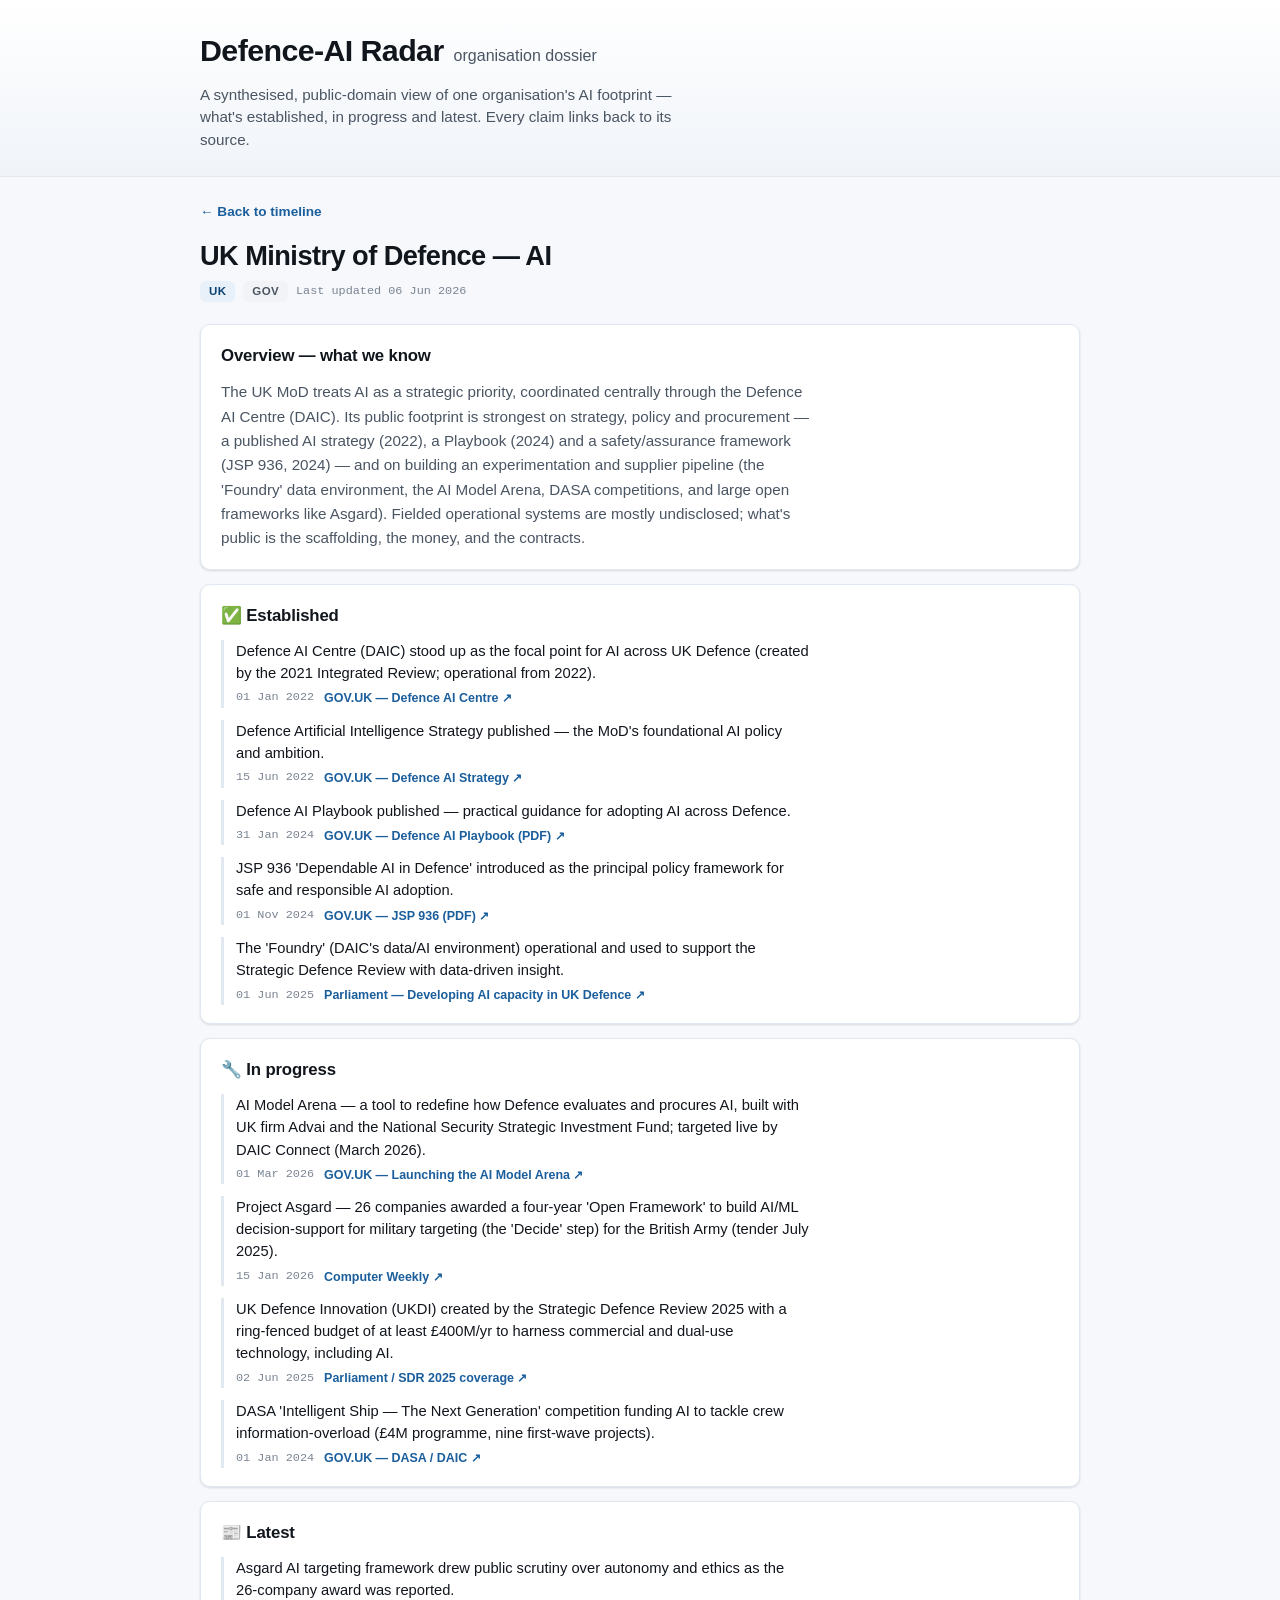
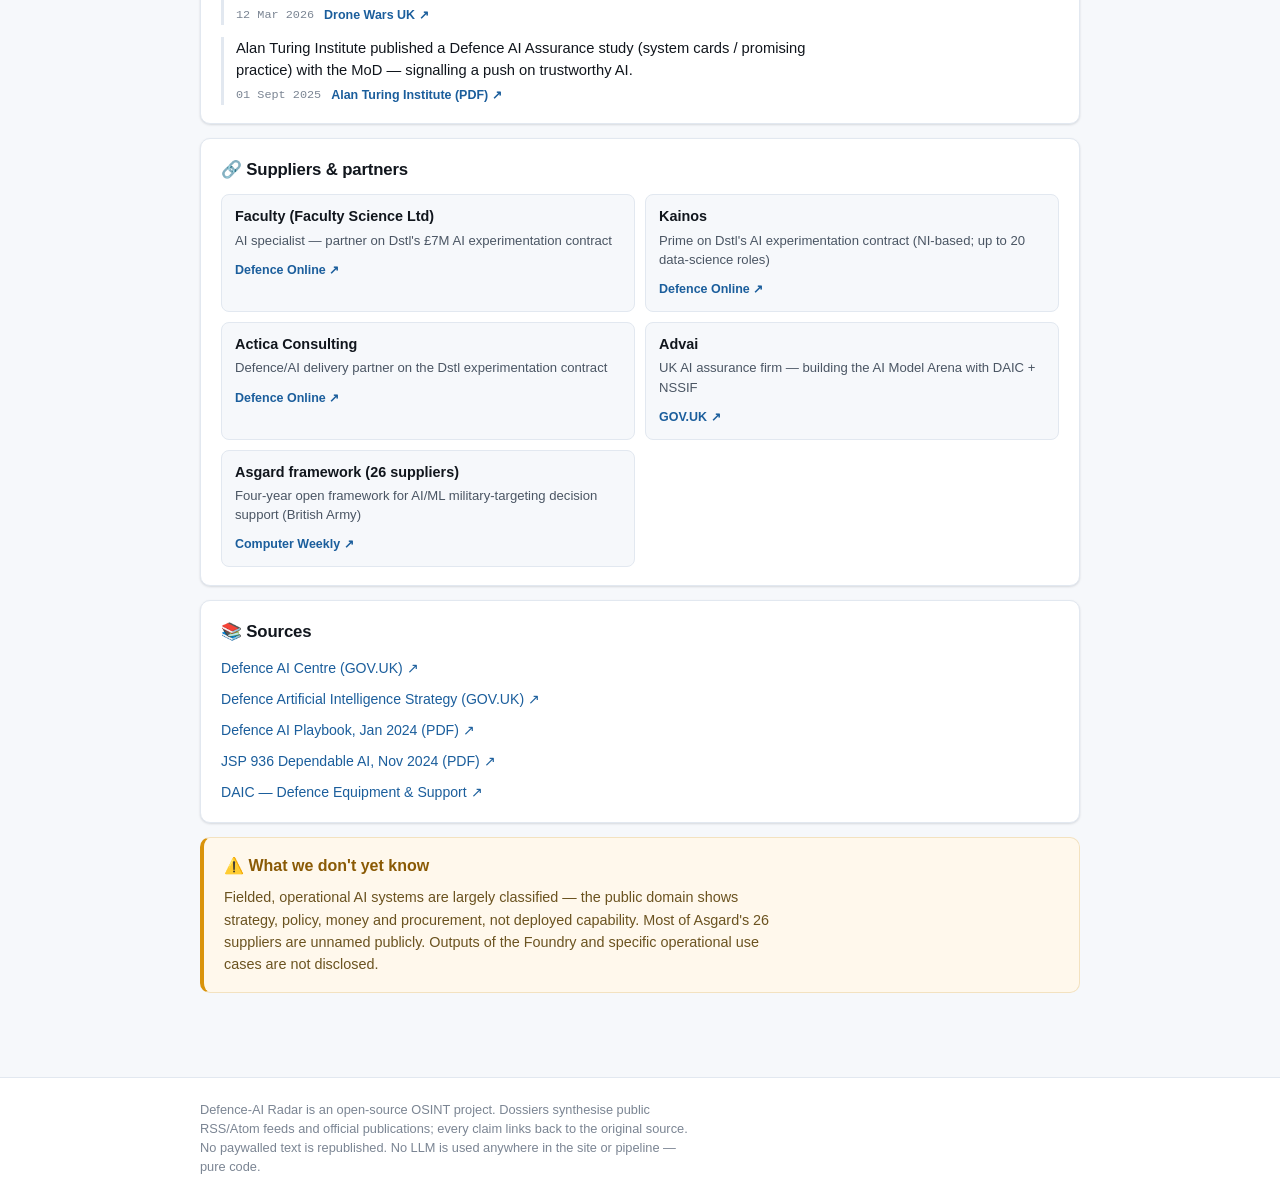
==== org.html @ b2585fba "feat: org dossier pages — synthesised per-org view (MoD first); link timeline org tags to dossiers" ====
<!doctype html>
<html lang="en">
  <head>
    <meta charset="utf-8" />
    <meta name="viewport" content="width=device-width, initial-scale=1" />
    <title>Org Dossier — Defence-AI Radar</title>
    <meta
      name="description"
      content="A synthesised per-organisation dossier — what's established, in progress and latest in defence AI, with public-domain sources."
    />
    <link rel="stylesheet" href="assets/styles.css" />
  </head>
  <body>
    <header class="site-header">
      <div class="wrap">
        <h1>
          Defence-AI Radar
          <span class="subtitle">organisation dossier</span>
        </h1>
        <p class="tagline">
          A synthesised, public-domain view of one organisation's AI footprint —
          what's established, in progress and latest. Every claim links back to
          its source.
        </p>
      </div>
    </header>

    <main class="wrap">
      <!-- The dossier is rendered here by assets/dossier.js -->
      <section id="dossier" class="dossier" aria-label="Organisation dossier"></section>
    </main>

    <footer class="site-footer">
      <div class="wrap">
        <p>
          Defence-AI Radar is an open-source OSINT project. Dossiers synthesise
          public RSS/Atom feeds and official publications; every claim links back
          to the original source. No paywalled text is republished. No LLM is
          used anywhere in the site or pipeline — pure code.
        </p>
      </div>
    </footer>

    <script src="assets/dossier.js" defer></script>
  </body>
</html>
---- assets/styles.css ----
/* Defence-AI Radar — crisp, light intel-dashboard styling.
   Vanilla CSS, no external deps. Mobile-first. */

:root {
  --bg: #f6f8fb;
  --surface: #ffffff;
  --ink: #11161d;
  --ink-soft: #4a5563;
  --ink-faint: #7b8593;
  --line: #e2e8f0;
  --accent: #1b5e9c; /* steel blue */
  --accent-soft: #e8f0f9;
  --accent-ink: #0d4373;
  --ok: #1f7a4d;
  --shadow: 0 1px 2px rgba(16, 24, 40, 0.06), 0 1px 3px rgba(16, 24, 40, 0.08);
  --radius: 10px;
  --mono: "SFMono-Regular", ui-monospace, "Menlo", monospace;
  --sans: -apple-system, BlinkMacSystemFont, "Segoe UI", Roboto, Helvetica,
    Arial, sans-serif;
}

* {
  box-sizing: border-box;
}

html {
  -webkit-text-size-adjust: 100%;
}

body {
  margin: 0;
  font-family: var(--sans);
  color: var(--ink);
  background: var(--bg);
  line-height: 1.5;
  font-size: 16px;
}

.wrap {
  width: 100%;
  max-width: 920px;
  margin: 0 auto;
  padding: 0 20px;
}

/* ---- Header ---- */
.site-header {
  background: linear-gradient(180deg, #ffffff 0%, #f0f4f9 100%);
  border-bottom: 1px solid var(--line);
  padding: 28px 0 24px;
}

.site-header h1 {
  margin: 0;
  font-size: 1.9rem;
  letter-spacing: -0.02em;
  display: flex;
  flex-wrap: wrap;
  align-items: baseline;
  gap: 10px;
}

.site-header .subtitle {
  font-size: 1rem;
  font-weight: 500;
  color: var(--ink-soft);
  letter-spacing: 0;
}

.tagline {
  margin: 10px 0 0;
  max-width: 60ch;
  color: var(--ink-soft);
  font-size: 0.95rem;
}

/* ---- Controls ---- */
.controls {
  display: grid;
  grid-template-columns: 1fr;
  gap: 12px;
  margin: 22px 0 14px;
}

@media (min-width: 680px) {
  .controls {
    grid-template-columns: 2fr 1fr 1.4fr 1.2fr;
    align-items: end;
  }
}

.control {
  display: flex;
  flex-direction: column;
  gap: 5px;
}

.control label {
  font-size: 0.72rem;
  text-transform: uppercase;
  letter-spacing: 0.06em;
  font-weight: 600;
  color: var(--ink-faint);
}

.control input,
.control select {
  font: inherit;
  font-size: 0.92rem;
  padding: 9px 11px;
  border: 1px solid var(--line);
  border-radius: 8px;
  background: var(--surface);
  color: var(--ink);
  width: 100%;
}

.control input:focus,
.control select:focus {
  outline: 2px solid var(--accent);
  outline-offset: 1px;
  border-color: var(--accent);
}

/* ---- Theme chips ---- */
.theme-filter {
  display: flex;
  align-items: center;
  flex-wrap: wrap;
  gap: 8px;
  margin: 4px 0 8px;
}

.theme-label {
  font-size: 0.72rem;
  text-transform: uppercase;
  letter-spacing: 0.06em;
  font-weight: 600;
  color: var(--ink-faint);
}

.chips {
  display: flex;
  flex-wrap: wrap;
  gap: 7px;
}

.chip {
  font: inherit;
  font-size: 0.78rem;
  padding: 4px 11px;
  border-radius: 999px;
  border: 1px solid var(--line);
  background: var(--surface);
  color: var(--ink-soft);
  cursor: pointer;
  transition: background 0.12s, color 0.12s, border-color 0.12s;
  user-select: none;
}

.chip:hover {
  border-color: var(--accent);
  color: var(--accent-ink);
}

.chip[aria-pressed="true"] {
  background: var(--accent);
  border-color: var(--accent);
  color: #fff;
}

/* ---- Counter ---- */
.counter {
  font-size: 0.85rem;
  color: var(--ink-faint);
  margin: 6px 0 16px;
  font-variant-numeric: tabular-nums;
}

/* ---- Timeline ---- */
.timeline {
  display: flex;
  flex-direction: column;
  gap: 12px;
  padding-bottom: 40px;
}

.event {
  background: var(--surface);
  border: 1px solid var(--line);
  border-left: 3px solid var(--accent);
  border-radius: var(--radius);
  padding: 14px 16px;
  box-shadow: var(--shadow);
}

.event-top {
  display: flex;
  flex-wrap: wrap;
  align-items: center;
  gap: 8px;
  margin-bottom: 6px;
}

.event-date {
  font-family: var(--mono);
  font-size: 0.78rem;
  color: var(--ink-faint);
  font-variant-numeric: tabular-nums;
}

.org-tag {
  font-size: 0.74rem;
  font-weight: 600;
  padding: 2px 9px;
  border-radius: 6px;
  background: var(--accent-soft);
  color: var(--accent-ink);
  white-space: nowrap;
}

.org-tag.unmapped {
  background: #f1f3f6;
  color: var(--ink-soft);
}

/* Org tag rendered as a link (timeline → dossier). Keep it visually
   identical to the plain tag; just add affordance on hover. */
a.org-tag {
  text-decoration: none;
  transition: background 0.12s, color 0.12s;
}

a.org-tag:hover,
a.org-tag:focus {
  background: var(--accent);
  color: #fff;
  outline: none;
}

.region-tag {
  font-size: 0.7rem;
  font-weight: 600;
  letter-spacing: 0.03em;
  padding: 2px 8px;
  border-radius: 6px;
  border: 1px solid var(--line);
  color: var(--ink-soft);
}

.event-headline {
  margin: 2px 0 5px;
  font-size: 1.02rem;
  font-weight: 600;
  line-height: 1.35;
}

.event-headline a {
  color: var(--ink);
  text-decoration: none;
}

.event-headline a:hover {
  color: var(--accent);
  text-decoration: underline;
}

.event-summary {
  margin: 0 0 9px;
  color: var(--ink-soft);
  font-size: 0.9rem;
}

.event-bottom {
  display: flex;
  flex-wrap: wrap;
  align-items: center;
  gap: 7px;
}

.theme-chip {
  font-size: 0.7rem;
  padding: 2px 8px;
  border-radius: 999px;
  background: #eef2f7;
  color: var(--ink-soft);
  text-transform: lowercase;
}

.source-name {
  margin-left: auto;
  font-size: 0.74rem;
  color: var(--ink-faint);
}

.source-name .badge {
  font-weight: 600;
  color: var(--ok);
}

.source-name .badge.press {
  color: var(--accent);
}

/* ---- Empty / loading ---- */
.empty {
  text-align: center;
  color: var(--ink-faint);
  padding: 36px 0;
  font-size: 0.95rem;
}

/* ---- Footer ---- */
.site-footer {
  border-top: 1px solid var(--line);
  background: var(--surface);
  padding: 22px 0;
  margin-top: 20px;
}

.site-footer p {
  margin: 0;
  max-width: 70ch;
  font-size: 0.8rem;
  color: var(--ink-faint);
}

/* ===================================================================
   Org dossier page (org.html)
   =================================================================== */

.dossier {
  padding: 22px 0 50px;
}

/* Back to timeline */
.back-link {
  display: inline-block;
  margin-bottom: 18px;
  font-size: 0.85rem;
  font-weight: 600;
  color: var(--accent);
  text-decoration: none;
}

.back-link:hover {
  text-decoration: underline;
}

/* ---- Dossier header ---- */
.dossier-header {
  margin-bottom: 22px;
}

.dossier-title {
  margin: 0 0 8px;
  font-size: 1.7rem;
  letter-spacing: -0.02em;
  line-height: 1.2;
}

.dossier-badges {
  display: flex;
  flex-wrap: wrap;
  align-items: center;
  gap: 8px;
}

.dossier-badge {
  font-size: 0.72rem;
  font-weight: 600;
  letter-spacing: 0.03em;
  padding: 2px 9px;
  border-radius: 6px;
  background: var(--accent-soft);
  color: var(--accent-ink);
  text-transform: uppercase;
}

.dossier-badge.type {
  background: #f1f3f6;
  color: var(--ink-soft);
}

.dossier-updated {
  font-family: var(--mono);
  font-size: 0.74rem;
  color: var(--ink-faint);
  font-variant-numeric: tabular-nums;
}

/* ---- Sections ---- */
.dossier-section {
  background: var(--surface);
  border: 1px solid var(--line);
  border-radius: var(--radius);
  box-shadow: var(--shadow);
  padding: 18px 20px;
  margin-bottom: 14px;
}

.dossier-h2 {
  margin: 0 0 12px;
  font-size: 1.05rem;
  font-weight: 700;
  letter-spacing: -0.01em;
}

/* Lead / overview paragraph — keep a readable line length. */
.dossier-lead {
  margin: 0;
  max-width: 70ch;
  color: var(--ink-soft);
  font-size: 0.95rem;
  line-height: 1.6;
}

/* ---- Claim lists (Established / In progress / Latest) ---- */
.claim-list {
  list-style: none;
  margin: 0;
  padding: 0;
  display: flex;
  flex-direction: column;
  gap: 12px;
}

.claim {
  padding-left: 12px;
  border-left: 3px solid var(--line);
}

.claim-text {
  margin: 0 0 5px;
  max-width: 70ch;
  font-size: 0.92rem;
  line-height: 1.5;
}

.claim-meta {
  display: flex;
  flex-wrap: wrap;
  align-items: center;
  gap: 10px;
}

.claim-date {
  font-family: var(--mono);
  font-size: 0.74rem;
  color: var(--ink-faint);
  font-variant-numeric: tabular-nums;
}

/* Shared "source ↗" link style. */
.dossier-source {
  font-size: 0.78rem;
  font-weight: 600;
  color: var(--accent);
  text-decoration: none;
  white-space: nowrap;
}

.dossier-source:hover {
  text-decoration: underline;
}

/* ---- Suppliers & partners ---- */
.supplier-grid {
  display: grid;
  grid-template-columns: 1fr;
  gap: 10px;
}

@media (min-width: 560px) {
  .supplier-grid {
    grid-template-columns: 1fr 1fr;
  }
}

.supplier-card {
  border: 1px solid var(--line);
  border-radius: 8px;
  padding: 11px 13px;
  background: var(--bg);
}

.supplier-name {
  margin: 0 0 3px;
  font-weight: 700;
  font-size: 0.9rem;
}

.supplier-role {
  margin: 0 0 7px;
  color: var(--ink-soft);
  font-size: 0.82rem;
  line-height: 1.45;
}

/* ---- Sources list ---- */
.source-list {
  list-style: none;
  margin: 0;
  padding: 0;
  display: flex;
  flex-direction: column;
  gap: 7px;
}

.source-list a {
  font-size: 0.88rem;
  color: var(--accent);
  text-decoration: none;
}

.source-list a:hover {
  text-decoration: underline;
}

/* ---- "What we don't know" callout (visually distinct, amber) ---- */
.unknowns-box {
  background: #fff8ec;
  border: 1px solid #f3e2c0;
  border-left: 4px solid #d9930b;
  border-radius: var(--radius);
  padding: 16px 20px;
  margin-bottom: 14px;
}

.unknowns-h2 {
  margin: 0 0 8px;
  font-size: 1rem;
  font-weight: 700;
  color: #8a5a05;
}

.unknowns-box p {
  margin: 0;
  max-width: 70ch;
  font-size: 0.9rem;
  line-height: 1.55;
  color: #6b5320;
}

/* ---- Recent events list ---- */
.recent-list {
  list-style: none;
  margin: 0;
  padding: 0;
  display: flex;
  flex-direction: column;
  gap: 9px;
}

.recent-event {
  display: flex;
  flex-wrap: wrap;
  align-items: baseline;
  gap: 10px;
}

.recent-date {
  font-family: var(--mono);
  font-size: 0.74rem;
  color: var(--ink-faint);
  font-variant-numeric: tabular-nums;
  white-space: nowrap;
}

.recent-event a {
  font-size: 0.9rem;
  color: var(--ink);
  text-decoration: none;
}

.recent-event a:hover {
  color: var(--accent);
  text-decoration: underline;
}
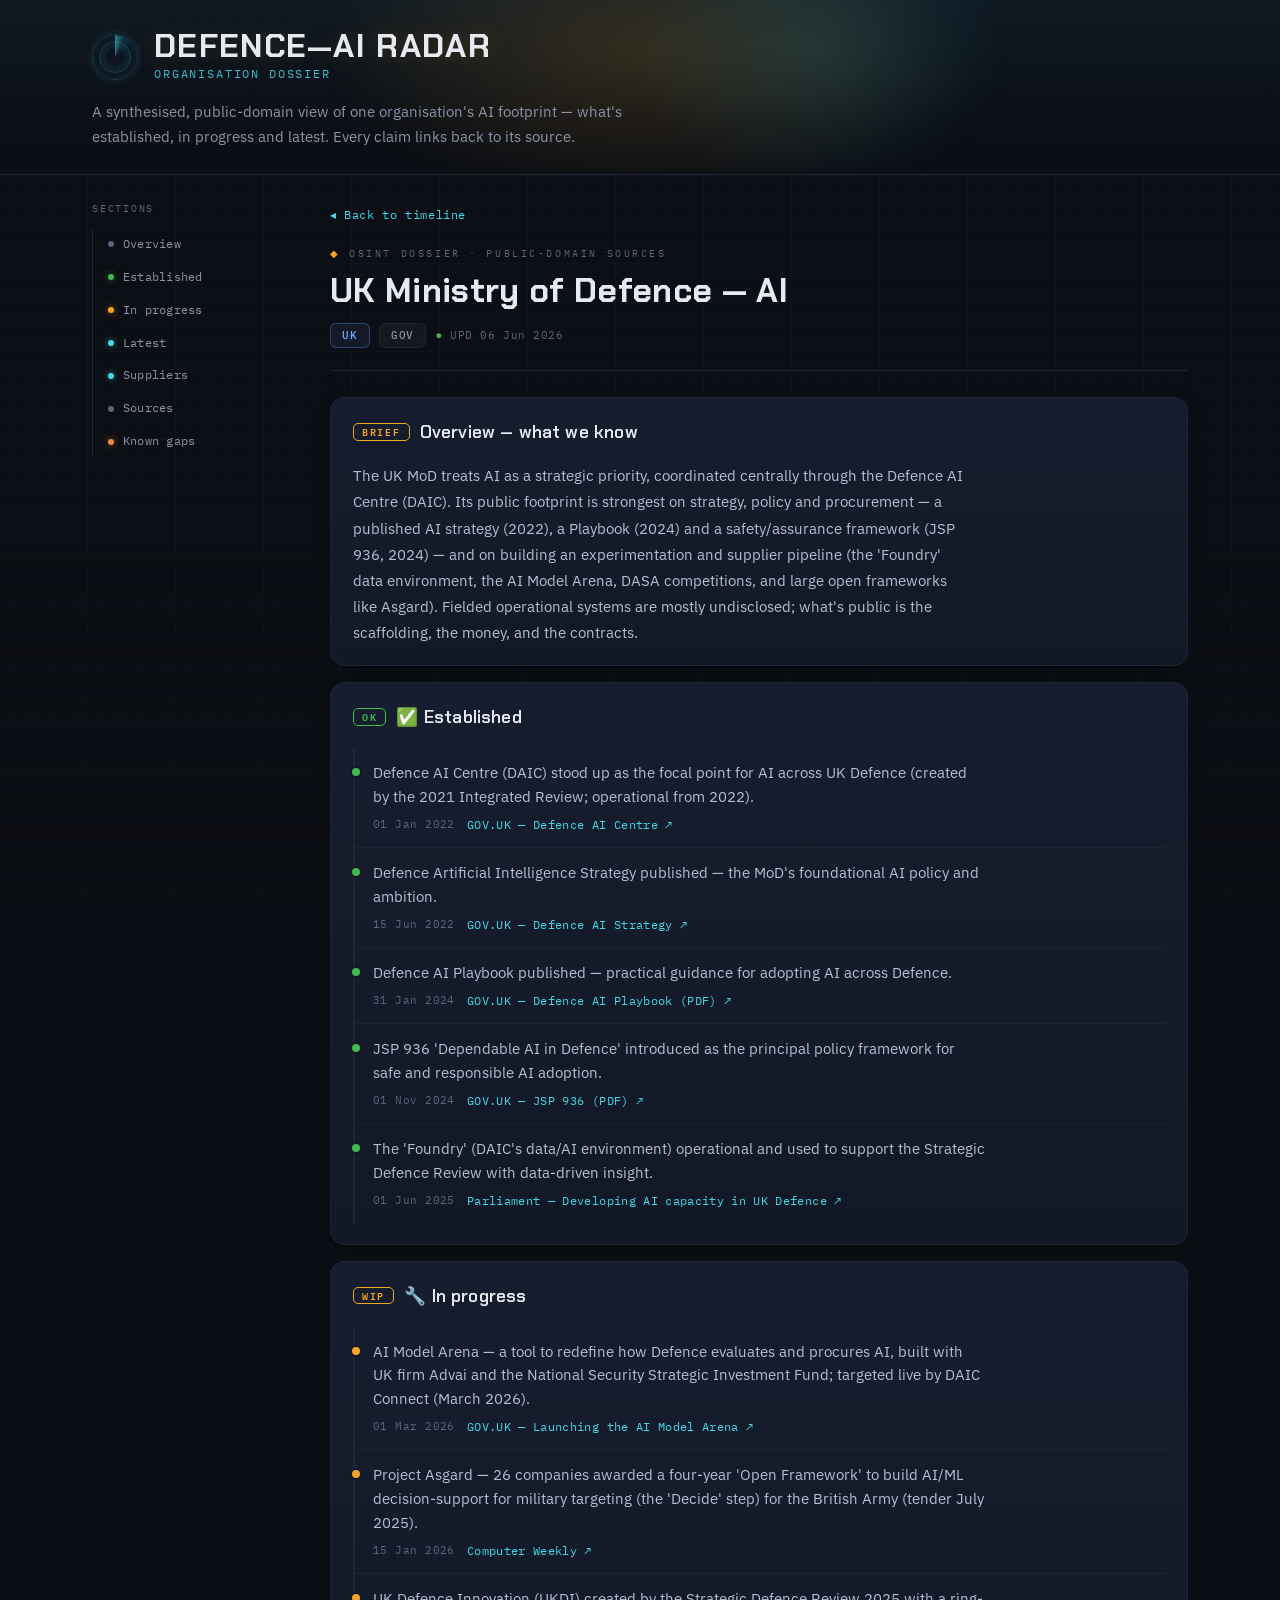
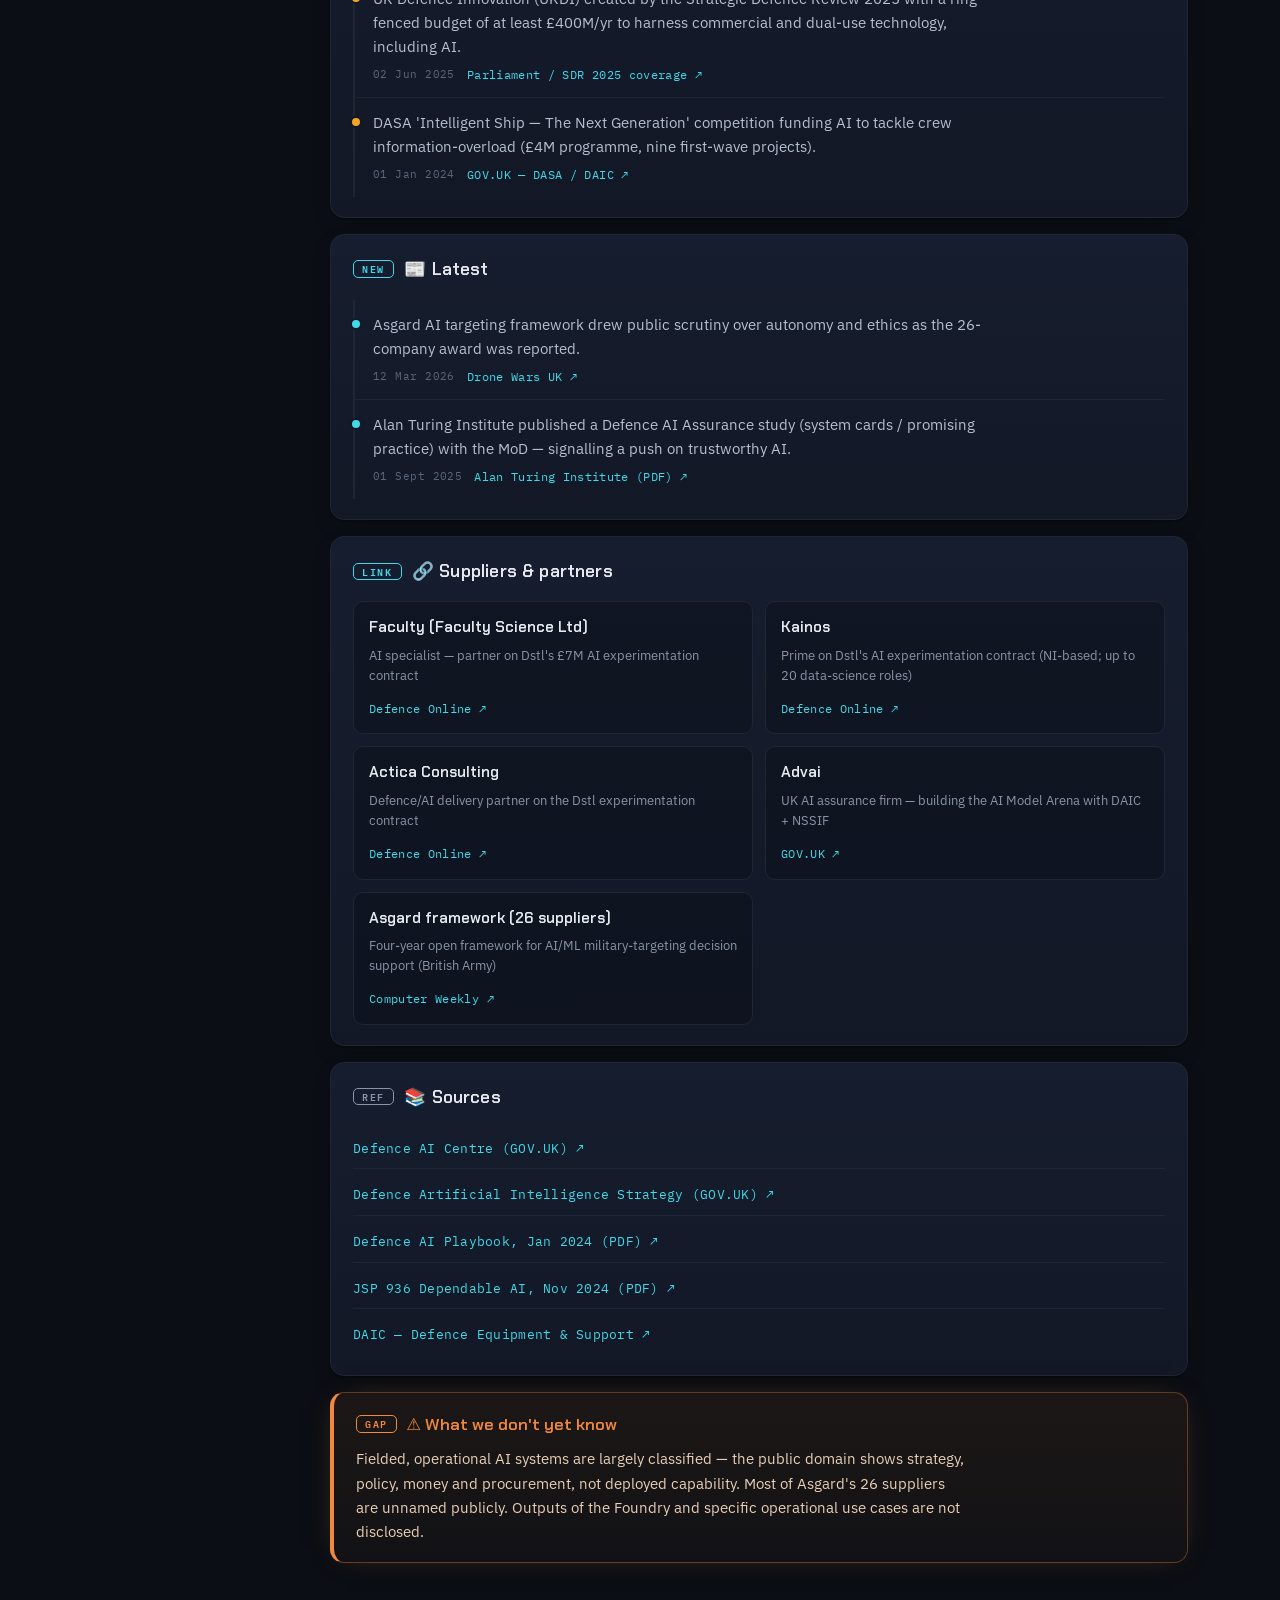
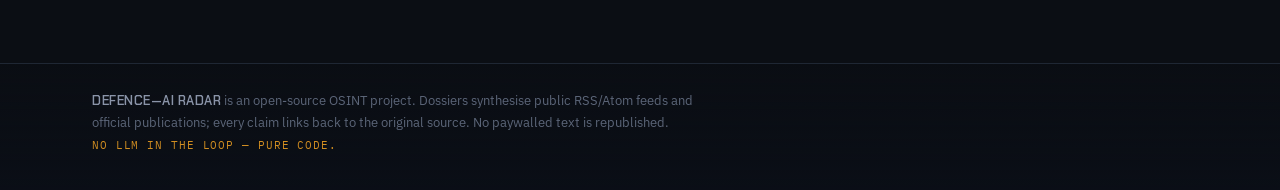
==== commit 28dac975: "design: operations-deck visual redesign — dark signals-intelligence aesthetic (timeline + dossier)" ====
--- a/org.html
+++ b/org.html
@@ -8,15 +8,34 @@
       name="description"
       content="A synthesised per-organisation dossier — what's established, in progress and latest in defence AI, with public-domain sources."
     />
+    <meta name="theme-color" content="#0b0e14" />
+    <link rel="preconnect" href="https://fonts.googleapis.com" />
+    <link rel="preconnect" href="https://fonts.gstatic.com" crossorigin />
+    <link
+      href="https://fonts.googleapis.com/css2?family=Chakra+Petch:wght@500;600;700&family=IBM+Plex+Mono:wght@400;500;600&family=IBM+Plex+Sans:wght@400;500;600;700&display=swap"
+      rel="stylesheet"
+    />
     <link rel="stylesheet" href="assets/styles.css" />
   </head>
-  <body>
-    <header class="site-header">
-      <div class="wrap">
-        <h1>
-          Defence-AI Radar
-          <span class="subtitle">organisation dossier</span>
-        </h1>
+  <body class="dossier-page">
+    <div class="bg-grid" aria-hidden="true"></div>
+    <div class="bg-scan" aria-hidden="true"></div>
+
+    <header class="site-header" role="banner">
+      <div class="signal-glow" aria-hidden="true"></div>
+      <div class="wrap header-inner">
+        <a class="brand brand-link" href="index.html" aria-label="Defence-AI Radar home">
+          <span class="radar" aria-hidden="true">
+            <span class="radar-sweep"></span>
+            <span class="radar-blip blip-1"></span>
+            <span class="radar-blip blip-2"></span>
+          </span>
+          <span class="wordmark">
+            <span class="wordmark-main">DEFENCE&#8209;AI&nbsp;RADAR</span>
+            <span class="wordmark-sub">organisation dossier</span>
+          </span>
+        </a>
+
         <p class="tagline">
           A synthesised, public-domain view of one organisation's AI footprint —
           what's established, in progress and latest. Every claim links back to
@@ -25,7 +44,7 @@
       </div>
     </header>
 
-    <main class="wrap">
+    <main class="wrap" id="main">
       <!-- The dossier is rendered here by assets/dossier.js -->
       <section id="dossier" class="dossier" aria-label="Organisation dossier"></section>
     </main>
@@ -33,10 +52,11 @@
     <footer class="site-footer">
       <div class="wrap">
         <p>
-          Defence-AI Radar is an open-source OSINT project. Dossiers synthesise
-          public RSS/Atom feeds and official publications; every claim links back
-          to the original source. No paywalled text is republished. No LLM is
-          used anywhere in the site or pipeline — pure code.
+          <span class="footer-mark">DEFENCE&#8209;AI&nbsp;RADAR</span> is an
+          open-source OSINT project. Dossiers synthesise public RSS/Atom feeds
+          and official publications; every claim links back to the original
+          source. No paywalled text is republished.
+          <span class="footer-tag">NO&nbsp;LLM&nbsp;IN&nbsp;THE&nbsp;LOOP — PURE&nbsp;CODE.</span>
         </p>
       </div>
     </footer>
--- a/assets/styles.css
+++ b/assets/styles.css
@@ -1,22 +1,54 @@
-/* Defence-AI Radar — crisp, light intel-dashboard styling.
-   Vanilla CSS, no external deps. Mobile-first. */
+/* ===================================================================
+   DEFENCE-AI RADAR  ·  "Operations Deck" theme
+   Dark signals-intelligence aesthetic. Vanilla CSS, no deps, mobile-first.
+   Fonts (Google): Chakra Petch (display/HUD), IBM Plex Sans (body),
+   IBM Plex Mono (all metadata).
+   =================================================================== */
 
 :root {
-  --bg: #f6f8fb;
-  --surface: #ffffff;
-  --ink: #11161d;
-  --ink-soft: #4a5563;
-  --ink-faint: #7b8593;
-  --line: #e2e8f0;
-  --accent: #1b5e9c; /* steel blue */
-  --accent-soft: #e8f0f9;
-  --accent-ink: #0d4373;
-  --ok: #1f7a4d;
-  --shadow: 0 1px 2px rgba(16, 24, 40, 0.06), 0 1px 3px rgba(16, 24, 40, 0.08);
+  /* ---- Base ink palette (not pure black) ---- */
+  --bg: #0b0e14;
+  --bg-2: #0d121b;
+  --panel: #121826;
+  --panel-2: #161d2e;
+  --panel-hi: #1a2336;
+  --ink: #e6e9ef;
+  --ink-soft: #b6bfd0;
+  --muted: #8a94a8;
+  --faint: #5c6679;
+  --line: #1f2734;
+  --line-2: #28324380;
+
+  /* ---- Accent system ---- */
+  --amber: #f5a524; /* signal primary */
+  --amber-dim: #b9791a;
+  --cyan: #43d9e8; /* signal secondary */
+  --cyan-dim: #2a97a3;
+
+  /* ---- Status colour coding ---- */
+  --green: #3fb950; /* established */
+  --status-amber: #f5a524; /* in progress */
+  --status-cyan: #43d9e8; /* latest */
+  --warn: #f0883e; /* what we don't know */
+  --warn-red: #e8616b;
+
+  /* ---- Region tints ---- */
+  --uk: #6ea8ff;
+  --eu: #c08cff;
+  --us: #43d9e8;
+
+  /* ---- Type ---- */
+  --display: "Chakra Petch", system-ui, sans-serif;
+  --sans: "IBM Plex Sans", system-ui, sans-serif;
+  --mono: "IBM Plex Mono", ui-monospace, "SFMono-Regular", monospace;
+
   --radius: 10px;
-  --mono: "SFMono-Regular", ui-monospace, "Menlo", monospace;
-  --sans: -apple-system, BlinkMacSystemFont, "Segoe UI", Roboto, Helvetica,
-    Arial, sans-serif;
+  --radius-lg: 14px;
+  --shadow: 0 1px 2px rgba(0, 0, 0, 0.4), 0 8px 24px -12px rgba(0, 0, 0, 0.55);
+  --shadow-hi: 0 2px 4px rgba(0, 0, 0, 0.45),
+    0 18px 40px -18px rgba(0, 0, 0, 0.7);
+  --ring: 0 0 0 1px var(--line);
+  --content: 920px;
 }
 
 * {
@@ -25,6 +57,7 @@
 
 html {
   -webkit-text-size-adjust: 100%;
+  scroll-behavior: smooth;
 }
 
 body {
@@ -32,59 +65,287 @@
   font-family: var(--sans);
   color: var(--ink);
   background: var(--bg);
-  line-height: 1.5;
+  line-height: 1.6;
   font-size: 16px;
+  position: relative;
+  min-height: 100vh;
+  overflow-x: hidden;
+  -webkit-font-smoothing: antialiased;
+  text-rendering: optimizeLegibility;
+}
+
+/* ---- Atmosphere: fixed dot/line grid + faint scanline texture ---- */
+.bg-grid {
+  position: fixed;
+  inset: 0;
+  z-index: -3;
+  pointer-events: none;
+  background-color: var(--bg);
+  background-image:
+    radial-gradient(rgba(120, 140, 180, 0.07) 1px, transparent 1px),
+    linear-gradient(rgba(255, 255, 255, 0.018) 1px, transparent 1px),
+    linear-gradient(90deg, rgba(255, 255, 255, 0.018) 1px, transparent 1px);
+  background-size: 22px 22px, 88px 88px, 88px 88px;
+  background-position: -1px -1px, -1px -1px, -1px -1px;
+  /* fade the grid toward the bottom for depth */
+  -webkit-mask-image: linear-gradient(180deg, #000 0%, #000 60%, rgba(0, 0, 0, 0.4) 100%);
+          mask-image: linear-gradient(180deg, #000 0%, #000 60%, rgba(0, 0, 0, 0.4) 100%);
+}
+
+.bg-scan {
+  position: fixed;
+  inset: 0;
+  z-index: -2;
+  pointer-events: none;
+  opacity: 0.5;
+  background: repeating-linear-gradient(
+    180deg,
+    rgba(255, 255, 255, 0.012) 0px,
+    rgba(255, 255, 255, 0.012) 1px,
+    transparent 1px,
+    transparent 3px
+  );
+  mix-blend-mode: overlay;
 }
 
 .wrap {
   width: 100%;
-  max-width: 920px;
+  max-width: var(--content);
   margin: 0 auto;
-  padding: 0 20px;
-}
-
-/* ---- Header ---- */
+  padding: 0 22px;
+}
+
+::selection {
+  background: rgba(245, 165, 36, 0.28);
+  color: #fff;
+}
+
+a {
+  color: var(--cyan);
+}
+
+/* ===================================================================
+   HEADER  ·  wordmark + radar sweep + status readout
+   =================================================================== */
 .site-header {
-  background: linear-gradient(180deg, #ffffff 0%, #f0f4f9 100%);
+  position: relative;
+  overflow: hidden;
   border-bottom: 1px solid var(--line);
-  padding: 28px 0 24px;
-}
-
-.site-header h1 {
-  margin: 0;
-  font-size: 1.9rem;
-  letter-spacing: -0.02em;
-  display: flex;
-  flex-wrap: wrap;
-  align-items: baseline;
+  padding: 30px 0 26px;
+  background:
+    linear-gradient(180deg, rgba(67, 217, 232, 0.04) 0%, transparent 70%),
+    linear-gradient(180deg, var(--bg-2) 0%, var(--bg) 100%);
+}
+
+/* Soft radial signal glow behind the header */
+.signal-glow {
+  position: absolute;
+  top: -160px;
+  left: 50%;
+  transform: translateX(-50%);
+  width: min(900px, 120%);
+  height: 420px;
+  pointer-events: none;
+  background:
+    radial-gradient(closest-side, rgba(245, 165, 36, 0.16), transparent 72%),
+    radial-gradient(closest-side at 70% 50%, rgba(67, 217, 232, 0.12), transparent 70%);
+  filter: blur(8px);
+  z-index: 0;
+}
+
+/* thin amber rule under the whole header */
+.site-header::after {
+  content: "";
+  position: absolute;
+  left: 0;
+  right: 0;
+  bottom: -1px;
+  height: 1px;
+  background: linear-gradient(
+    90deg,
+    transparent,
+    rgba(245, 165, 36, 0.55) 18%,
+    rgba(67, 217, 232, 0.5) 82%,
+    transparent
+  );
+}
+
+.header-inner {
+  position: relative;
+  z-index: 1;
+}
+
+.brand {
+  display: flex;
+  align-items: center;
+  gap: 16px;
+  text-decoration: none;
+  color: inherit;
+}
+
+.brand-link {
+  transition: transform 0.18s ease;
+}
+.brand-link:hover {
+  transform: translateX(2px);
+}
+
+/* ---- Radar dial with animated sweep ---- */
+.radar {
+  position: relative;
+  flex: none;
+  width: 46px;
+  height: 46px;
+  border-radius: 50%;
+  background: radial-gradient(circle at center, #0e1422 0%, #0a0f18 100%);
+  border: 1px solid #243049;
+  box-shadow:
+    inset 0 0 14px rgba(67, 217, 232, 0.12),
+    0 0 0 4px rgba(67, 217, 232, 0.04);
+  overflow: hidden;
+}
+/* concentric range rings + crosshair */
+.radar::before {
+  content: "";
+  position: absolute;
+  inset: 6px;
+  border-radius: 50%;
+  border: 1px solid rgba(67, 217, 232, 0.22);
+  box-shadow: inset 0 0 0 6px rgba(67, 217, 232, 0.06);
+}
+.radar::after {
+  content: "";
+  position: absolute;
+  inset: 0;
+  background:
+    linear-gradient(transparent 49%, rgba(67, 217, 232, 0.16) 50%, transparent 51%),
+    linear-gradient(90deg, transparent 49%, rgba(67, 217, 232, 0.16) 50%, transparent 51%);
+}
+.radar-sweep {
+  position: absolute;
+  inset: 0;
+  border-radius: 50%;
+  background: conic-gradient(
+    from 0deg,
+    rgba(67, 217, 232, 0.55) 0deg,
+    rgba(67, 217, 232, 0.12) 26deg,
+    transparent 60deg,
+    transparent 360deg
+  );
+  -webkit-mask: radial-gradient(circle, transparent 0, #000 1px);
+          mask: radial-gradient(circle, transparent 0, #000 1px);
+  animation: sweep 3.6s linear infinite;
+  transform-origin: center;
+}
+.radar-blip {
+  position: absolute;
+  width: 3px;
+  height: 3px;
+  border-radius: 50%;
+  background: var(--amber);
+  box-shadow: 0 0 6px 1px rgba(245, 165, 36, 0.8);
+  opacity: 0;
+}
+.blip-1 { top: 14px; left: 30px; animation: blip 3.6s linear infinite 0.4s; }
+.blip-2 { top: 28px; left: 16px; animation: blip 3.6s linear infinite 1.8s; }
+.blip-3 { top: 19px; left: 24px; animation: blip 3.6s linear infinite 2.9s; }
+
+@keyframes sweep {
+  to { transform: rotate(360deg); }
+}
+@keyframes blip {
+  0%, 8% { opacity: 0; }
+  10% { opacity: 1; }
+  55% { opacity: 0.55; }
+  85%, 100% { opacity: 0; }
+}
+
+.wordmark {
+  display: flex;
+  flex-direction: column;
+  gap: 2px;
+}
+.wordmark-main {
+  font-family: var(--display);
+  font-weight: 700;
+  font-size: clamp(1.5rem, 5.4vw, 2.05rem);
+  letter-spacing: 0.04em;
+  line-height: 1;
+  color: var(--ink);
+  text-shadow: 0 0 22px rgba(245, 165, 36, 0.18);
+}
+.wordmark-sub {
+  font-family: var(--mono);
+  font-size: 0.72rem;
+  letter-spacing: 0.16em;
+  text-transform: uppercase;
+  color: var(--cyan);
+  opacity: 0.85;
+}
+
+.tagline {
+  margin: 16px 0 0;
+  max-width: 62ch;
+  color: var(--muted);
+  font-size: 0.95rem;
+}
+.tagline .hl {
+  color: var(--ink-soft);
+  font-weight: 600;
+}
+
+/* ---- Terminal status readout ---- */
+.status-readout {
+  display: inline-flex;
+  align-items: center;
   gap: 10px;
-}
-
-.site-header .subtitle {
-  font-size: 1rem;
-  font-weight: 500;
+  margin-top: 18px;
+  padding: 7px 14px;
+  font-family: var(--mono);
+  font-size: 0.74rem;
+  letter-spacing: 0.08em;
   color: var(--ink-soft);
-  letter-spacing: 0;
-}
-
-.tagline {
-  margin: 10px 0 0;
-  max-width: 60ch;
-  color: var(--ink-soft);
-  font-size: 0.95rem;
-}
-
-/* ---- Controls ---- */
+  background: rgba(10, 15, 24, 0.7);
+  border: 1px solid var(--line);
+  border-radius: 999px;
+  box-shadow: inset 0 0 18px rgba(0, 0, 0, 0.35);
+  backdrop-filter: blur(3px);
+}
+.status-readout .status-text {
+  white-space: nowrap;
+  overflow: hidden;
+  text-overflow: ellipsis;
+}
+.status-readout .hot { color: var(--amber); font-weight: 600; }
+.status-readout .cool { color: var(--cyan); font-weight: 600; }
+.status-readout .dim { color: var(--faint); }
+.status-dot {
+  flex: none;
+  width: 7px;
+  height: 7px;
+  border-radius: 50%;
+  background: var(--green);
+  box-shadow: 0 0 0 0 rgba(63, 185, 80, 0.6);
+  animation: pulse 2.4s ease-out infinite;
+}
+@keyframes pulse {
+  0% { box-shadow: 0 0 0 0 rgba(63, 185, 80, 0.55); }
+  70% { box-shadow: 0 0 0 7px rgba(63, 185, 80, 0); }
+  100% { box-shadow: 0 0 0 0 rgba(63, 185, 80, 0); }
+}
+
+/* ===================================================================
+   CONTROLS
+   =================================================================== */
 .controls {
   display: grid;
   grid-template-columns: 1fr;
-  gap: 12px;
-  margin: 22px 0 14px;
-}
-
-@media (min-width: 680px) {
+  gap: 14px;
+  margin: 28px 0 16px;
+}
+@media (min-width: 700px) {
   .controls {
-    grid-template-columns: 2fr 1fr 1.4fr 1.2fr;
+    grid-template-columns: 2fr 1fr 1.5fr 1.2fr;
     align-items: end;
   }
 }
@@ -92,34 +353,80 @@
 .control {
   display: flex;
   flex-direction: column;
-  gap: 5px;
+  gap: 7px;
 }
 
 .control label {
-  font-size: 0.72rem;
+  font-family: var(--mono);
+  font-size: 0.66rem;
   text-transform: uppercase;
-  letter-spacing: 0.06em;
-  font-weight: 600;
-  color: var(--ink-faint);
+  letter-spacing: 0.16em;
+  font-weight: 500;
+  color: var(--faint);
+}
+
+.input-shell {
+  position: relative;
+  display: flex;
+  align-items: center;
+  border: 1px solid var(--line);
+  border-radius: 9px;
+  background: linear-gradient(180deg, var(--panel-2), var(--panel));
+  transition: border-color 0.15s, box-shadow 0.15s;
+}
+.input-shell:focus-within {
+  border-color: var(--cyan-dim);
+  box-shadow: 0 0 0 3px rgba(67, 217, 232, 0.14);
+}
+
+.input-glyph {
+  padding-left: 12px;
+  color: var(--faint);
+  font-size: 1rem;
+  line-height: 1;
+  pointer-events: none;
 }
 
 .control input,
 .control select {
   font: inherit;
   font-size: 0.92rem;
-  padding: 9px 11px;
-  border: 1px solid var(--line);
-  border-radius: 8px;
-  background: var(--surface);
+  padding: 11px 12px;
+  border: none;
+  background: transparent;
   color: var(--ink);
   width: 100%;
-}
-
+  border-radius: 9px;
+}
 .control input:focus,
 .control select:focus {
-  outline: 2px solid var(--accent);
-  outline-offset: 1px;
-  border-color: var(--accent);
+  outline: none;
+}
+.control input::placeholder {
+  color: var(--faint);
+}
+.search .input-glyph + input {
+  padding-left: 8px;
+}
+
+/* Native select arrow restyle */
+.control select {
+  -webkit-appearance: none;
+  appearance: none;
+  cursor: pointer;
+  background-image:
+    linear-gradient(45deg, transparent 50%, var(--muted) 50%),
+    linear-gradient(135deg, var(--muted) 50%, transparent 50%);
+  background-position:
+    calc(100% - 17px) calc(50% + 1px),
+    calc(100% - 12px) calc(50% + 1px);
+  background-size: 5px 5px, 5px 5px;
+  background-repeat: no-repeat;
+  padding-right: 30px;
+}
+.control select option {
+  background: var(--panel);
+  color: var(--ink);
 }
 
 /* ---- Theme chips ---- */
@@ -127,374 +434,618 @@
   display: flex;
   align-items: center;
   flex-wrap: wrap;
+  gap: 9px;
+  margin: 8px 0 10px;
+}
+.theme-label {
+  font-family: var(--mono);
+  font-size: 0.66rem;
+  text-transform: uppercase;
+  letter-spacing: 0.16em;
+  color: var(--faint);
+}
+.theme-label::after {
+  content: " ▸";
+  color: var(--amber);
+}
+.chips {
+  display: flex;
+  flex-wrap: wrap;
   gap: 8px;
-  margin: 4px 0 8px;
-}
-
-.theme-label {
-  font-size: 0.72rem;
-  text-transform: uppercase;
-  letter-spacing: 0.06em;
-  font-weight: 600;
-  color: var(--ink-faint);
-}
-
-.chips {
-  display: flex;
-  flex-wrap: wrap;
-  gap: 7px;
-}
-
+}
 .chip {
-  font: inherit;
-  font-size: 0.78rem;
-  padding: 4px 11px;
+  font-family: var(--mono);
+  font-size: 0.74rem;
+  letter-spacing: 0.02em;
+  padding: 5px 12px;
   border-radius: 999px;
   border: 1px solid var(--line);
-  background: var(--surface);
-  color: var(--ink-soft);
+  background: var(--panel);
+  color: var(--muted);
   cursor: pointer;
-  transition: background 0.12s, color 0.12s, border-color 0.12s;
+  transition: color 0.14s, border-color 0.14s, background 0.14s,
+    box-shadow 0.14s;
   user-select: none;
 }
-
 .chip:hover {
-  border-color: var(--accent);
-  color: var(--accent-ink);
-}
-
+  border-color: var(--cyan-dim);
+  color: var(--cyan);
+}
 .chip[aria-pressed="true"] {
-  background: var(--accent);
-  border-color: var(--accent);
-  color: #fff;
+  background: rgba(245, 165, 36, 0.14);
+  border-color: var(--amber);
+  color: var(--amber);
+  box-shadow: 0 0 14px -4px rgba(245, 165, 36, 0.5);
 }
 
 /* ---- Counter ---- */
 .counter {
-  font-size: 0.85rem;
-  color: var(--ink-faint);
-  margin: 6px 0 16px;
+  font-family: var(--mono);
+  font-size: 0.78rem;
+  letter-spacing: 0.05em;
+  color: var(--muted);
+  margin: 8px 0 18px;
   font-variant-numeric: tabular-nums;
 }
-
-/* ---- Timeline ---- */
+.counter::before {
+  content: "// ";
+  color: var(--amber);
+}
+
+/* ===================================================================
+   TIMELINE
+   =================================================================== */
 .timeline {
+  position: relative;
   display: flex;
   flex-direction: column;
-  gap: 12px;
-  padding-bottom: 40px;
+  gap: 14px;
+  padding-bottom: 48px;
 }
 
 .event {
-  background: var(--surface);
+  position: relative;
+  background: linear-gradient(180deg, var(--panel-2), var(--panel));
   border: 1px solid var(--line);
-  border-left: 3px solid var(--accent);
-  border-radius: var(--radius);
-  padding: 14px 16px;
+  border-radius: var(--radius-lg);
+  padding: 16px 18px 15px 20px;
   box-shadow: var(--shadow);
+  overflow: hidden;
+  transition: transform 0.18s ease, border-color 0.18s ease,
+    box-shadow 0.18s ease;
+}
+/* accent edge — a thin signal stripe that lights up on hover */
+.event::before {
+  content: "";
+  position: absolute;
+  left: 0;
+  top: 0;
+  bottom: 0;
+  width: 3px;
+  background: linear-gradient(180deg, var(--amber), var(--amber-dim));
+  opacity: 0.5;
+  transition: opacity 0.18s ease, box-shadow 0.18s ease;
+}
+.event:hover {
+  transform: translateY(-2px);
+  border-color: #2a3550;
+  box-shadow: var(--shadow-hi);
+}
+.event:hover::before {
+  opacity: 1;
+  box-shadow: 0 0 18px 0 rgba(245, 165, 36, 0.45);
 }
 
 .event-top {
+  display: flex;
+  flex-wrap: wrap;
+  align-items: center;
+  gap: 9px;
+  margin-bottom: 8px;
+}
+
+.event-date {
+  font-family: var(--mono);
+  font-size: 0.74rem;
+  letter-spacing: 0.04em;
+  color: var(--amber);
+  font-variant-numeric: tabular-nums;
+  white-space: nowrap;
+}
+
+/* Org tag (link → dossier) */
+.org-tag {
+  font-family: var(--mono);
+  font-size: 0.72rem;
+  font-weight: 500;
+  letter-spacing: 0.02em;
+  padding: 3px 10px;
+  border-radius: 6px;
+  background: rgba(67, 217, 232, 0.1);
+  border: 1px solid rgba(67, 217, 232, 0.28);
+  color: var(--cyan);
+  white-space: nowrap;
+}
+.org-tag.unmapped {
+  background: rgba(138, 148, 168, 0.08);
+  border-color: var(--line);
+  color: var(--muted);
+}
+a.org-tag {
+  text-decoration: none;
+  transition: background 0.14s, color 0.14s, border-color 0.14s,
+    box-shadow 0.14s;
+}
+a.org-tag:hover,
+a.org-tag:focus {
+  background: rgba(67, 217, 232, 0.2);
+  border-color: var(--cyan);
+  color: #d6fbff;
+  box-shadow: 0 0 14px -4px rgba(67, 217, 232, 0.6);
+  outline: none;
+}
+
+/* Region tag, subtly tinted per region */
+.region-tag {
+  font-family: var(--mono);
+  font-size: 0.66rem;
+  font-weight: 500;
+  letter-spacing: 0.1em;
+  text-transform: uppercase;
+  padding: 3px 9px;
+  border-radius: 6px;
+  border: 1px solid var(--line);
+  color: var(--muted);
+}
+.region-tag[data-region="UK"] {
+  color: var(--uk);
+  border-color: rgba(110, 168, 255, 0.32);
+  background: rgba(110, 168, 255, 0.07);
+}
+.region-tag[data-region="Europe"] {
+  color: var(--eu);
+  border-color: rgba(192, 140, 255, 0.32);
+  background: rgba(192, 140, 255, 0.07);
+}
+.region-tag[data-region="US"] {
+  color: var(--us);
+  border-color: rgba(67, 217, 232, 0.32);
+  background: rgba(67, 217, 232, 0.07);
+}
+
+.event-headline {
+  margin: 2px 0 7px;
+  font-family: var(--display);
+  font-size: 1.08rem;
+  font-weight: 600;
+  letter-spacing: 0.005em;
+  line-height: 1.34;
+}
+.event-headline a {
+  color: var(--ink);
+  text-decoration: none;
+  background-image: linear-gradient(var(--cyan), var(--cyan));
+  background-repeat: no-repeat;
+  background-position: 0 100%;
+  background-size: 0% 1.5px;
+  transition: background-size 0.28s ease, color 0.18s ease;
+  padding-bottom: 1px;
+}
+.event-headline a:hover,
+.event-headline a:focus {
+  color: #f3f6fb;
+  background-size: 100% 1.5px;
+  outline: none;
+}
+
+.event-summary {
+  margin: 0 0 11px;
+  color: var(--ink-soft);
+  font-size: 0.9rem;
+  line-height: 1.58;
+  max-width: 72ch;
+}
+
+.event-bottom {
   display: flex;
   flex-wrap: wrap;
   align-items: center;
   gap: 8px;
-  margin-bottom: 6px;
-}
-
-.event-date {
-  font-family: var(--mono);
-  font-size: 0.78rem;
-  color: var(--ink-faint);
-  font-variant-numeric: tabular-nums;
-}
-
-.org-tag {
+}
+
+.theme-chip {
+  font-family: var(--mono);
+  font-size: 0.66rem;
+  letter-spacing: 0.03em;
+  padding: 2px 9px;
+  border-radius: 999px;
+  background: rgba(138, 148, 168, 0.08);
+  border: 1px solid var(--line);
+  color: var(--muted);
+  text-transform: lowercase;
+}
+
+/* "↗ SOURCE" mono tag */
+.source-name {
+  margin-left: auto;
+  display: inline-flex;
+  align-items: center;
+  gap: 6px;
+  font-family: var(--mono);
+  font-size: 0.68rem;
+  letter-spacing: 0.04em;
+  color: var(--faint);
+  text-transform: uppercase;
+}
+.source-name .badge {
+  font-weight: 600;
+  color: var(--green);
+}
+.source-name .badge.press {
+  color: var(--cyan);
+}
+
+/* ===================================================================
+   EMPTY / FOOTER
+   =================================================================== */
+.empty {
+  text-align: center;
+  color: var(--muted);
+  padding: 44px 0;
+  font-size: 0.95rem;
+  font-family: var(--mono);
+  letter-spacing: 0.02em;
+}
+
+.site-footer {
+  border-top: 1px solid var(--line);
+  background: linear-gradient(180deg, transparent, rgba(10, 15, 24, 0.6));
+  padding: 26px 0 34px;
+  margin-top: 28px;
+}
+.site-footer p {
+  margin: 0;
+  max-width: 78ch;
+  font-size: 0.8rem;
+  color: var(--faint);
+  line-height: 1.7;
+}
+.footer-mark {
+  font-family: var(--display);
+  font-weight: 600;
+  letter-spacing: 0.04em;
+  color: var(--muted);
+}
+.footer-tag {
+  display: inline-block;
+  font-family: var(--mono);
+  font-size: 0.7rem;
+  letter-spacing: 0.08em;
+  color: var(--amber);
+  opacity: 0.85;
+}
+
+/* ===================================================================
+   DOSSIER PAGE  ·  classified briefing
+   =================================================================== */
+.dossier {
+  position: relative;
+  padding: 26px 0 56px;
+}
+
+/* On wide screens: sticky status rail to the left of the content */
+@media (min-width: 1040px) {
+  .dossier-page .wrap {
+    max-width: 1140px;
+  }
+  .dossier-layout {
+    display: grid;
+    grid-template-columns: 200px minmax(0, 1fr);
+    gap: 38px;
+    align-items: start;
+  }
+  .dossier-rail {
+    position: sticky;
+    top: 26px;
+  }
+}
+
+/* hide rail on narrow screens (still in DOM for wide) */
+.dossier-rail {
+  display: none;
+}
+@media (min-width: 1040px) {
+  .dossier-rail { display: block; }
+}
+
+.rail-kicker {
+  font-family: var(--mono);
+  font-size: 0.62rem;
+  letter-spacing: 0.18em;
+  text-transform: uppercase;
+  color: var(--faint);
+  margin: 0 0 12px;
+}
+.rail-list {
+  list-style: none;
+  margin: 0 0 22px;
+  padding: 0;
+  display: flex;
+  flex-direction: column;
+  gap: 2px;
+  border-left: 1px solid var(--line);
+}
+.rail-list a {
+  display: flex;
+  align-items: center;
+  gap: 9px;
+  padding: 6px 0 6px 14px;
+  margin-left: -1px;
+  border-left: 2px solid transparent;
+  font-family: var(--mono);
   font-size: 0.74rem;
-  font-weight: 600;
-  padding: 2px 9px;
-  border-radius: 6px;
-  background: var(--accent-soft);
-  color: var(--accent-ink);
-  white-space: nowrap;
-}
-
-.org-tag.unmapped {
-  background: #f1f3f6;
-  color: var(--ink-soft);
-}
-
-/* Org tag rendered as a link (timeline → dossier). Keep it visually
-   identical to the plain tag; just add affordance on hover. */
-a.org-tag {
+  letter-spacing: 0.02em;
+  color: var(--muted);
   text-decoration: none;
-  transition: background 0.12s, color 0.12s;
-}
-
-a.org-tag:hover,
-a.org-tag:focus {
-  background: var(--accent);
-  color: #fff;
-  outline: none;
-}
-
-.region-tag {
-  font-size: 0.7rem;
-  font-weight: 600;
-  letter-spacing: 0.03em;
-  padding: 2px 8px;
-  border-radius: 6px;
-  border: 1px solid var(--line);
-  color: var(--ink-soft);
-}
-
-.event-headline {
-  margin: 2px 0 5px;
-  font-size: 1.02rem;
-  font-weight: 600;
-  line-height: 1.35;
-}
-
-.event-headline a {
+  transition: color 0.14s, border-color 0.14s;
+}
+.rail-list a:hover {
   color: var(--ink);
+  border-left-color: var(--amber);
+}
+.rail-dot {
+  width: 6px;
+  height: 6px;
+  border-radius: 50%;
+  flex: none;
+  background: var(--faint);
+}
+.rail-dot.green { background: var(--green); box-shadow: 0 0 7px rgba(63, 185, 80, 0.6); }
+.rail-dot.amber { background: var(--status-amber); box-shadow: 0 0 7px rgba(245, 165, 36, 0.6); }
+.rail-dot.cyan { background: var(--status-cyan); box-shadow: 0 0 7px rgba(67, 217, 232, 0.6); }
+.rail-dot.warn { background: var(--warn); box-shadow: 0 0 7px rgba(240, 136, 62, 0.6); }
+
+.back-link {
+  display: inline-flex;
+  align-items: center;
+  gap: 8px;
+  margin-bottom: 22px;
+  font-family: var(--mono);
+  font-size: 0.76rem;
+  letter-spacing: 0.05em;
+  color: var(--cyan);
   text-decoration: none;
-}
-
-.event-headline a:hover {
-  color: var(--accent);
-  text-decoration: underline;
-}
-
-.event-summary {
-  margin: 0 0 9px;
-  color: var(--ink-soft);
-  font-size: 0.9rem;
-}
-
-.event-bottom {
+  transition: gap 0.15s ease, color 0.15s ease;
+}
+.back-link:hover {
+  gap: 12px;
+  color: #d6fbff;
+}
+
+/* ---- Dossier header ---- */
+.dossier-header {
+  margin-bottom: 26px;
+  padding-bottom: 22px;
+  border-bottom: 1px solid var(--line);
+  position: relative;
+}
+.dossier-classmark {
+  font-family: var(--mono);
+  font-size: 0.62rem;
+  letter-spacing: 0.26em;
+  text-transform: uppercase;
+  color: var(--faint);
+  margin: 0 0 10px;
+}
+.dossier-classmark::before {
+  content: "◆ ";
+  color: var(--amber);
+}
+.dossier-title {
+  margin: 0 0 12px;
+  font-family: var(--display);
+  font-weight: 700;
+  font-size: clamp(1.55rem, 4.4vw, 2.1rem);
+  letter-spacing: 0.01em;
+  line-height: 1.15;
+  color: var(--ink);
+}
+.dossier-badges {
   display: flex;
   flex-wrap: wrap;
   align-items: center;
-  gap: 7px;
-}
-
-.theme-chip {
+  gap: 9px;
+}
+.dossier-badge {
+  font-family: var(--mono);
+  font-size: 0.68rem;
+  font-weight: 500;
+  letter-spacing: 0.08em;
+  padding: 3px 11px;
+  border-radius: 6px;
+  background: rgba(67, 217, 232, 0.1);
+  border: 1px solid rgba(67, 217, 232, 0.28);
+  color: var(--cyan);
+  text-transform: uppercase;
+}
+.dossier-badge[data-region="UK"] { color: var(--uk); border-color: rgba(110,168,255,0.32); background: rgba(110,168,255,0.08); }
+.dossier-badge[data-region="Europe"] { color: var(--eu); border-color: rgba(192,140,255,0.32); background: rgba(192,140,255,0.08); }
+.dossier-badge[data-region="US"] { color: var(--us); border-color: rgba(67,217,232,0.32); background: rgba(67,217,232,0.08); }
+.dossier-badge.type {
+  background: rgba(138, 148, 168, 0.08);
+  border-color: var(--line);
+  color: var(--muted);
+}
+.dossier-updated {
+  font-family: var(--mono);
   font-size: 0.7rem;
-  padding: 2px 8px;
-  border-radius: 999px;
-  background: #eef2f7;
-  color: var(--ink-soft);
-  text-transform: lowercase;
-}
-
-.source-name {
-  margin-left: auto;
-  font-size: 0.74rem;
-  color: var(--ink-faint);
-}
-
-.source-name .badge {
-  font-weight: 600;
-  color: var(--ok);
-}
-
-.source-name .badge.press {
-  color: var(--accent);
-}
-
-/* ---- Empty / loading ---- */
-.empty {
-  text-align: center;
-  color: var(--ink-faint);
-  padding: 36px 0;
-  font-size: 0.95rem;
-}
-
-/* ---- Footer ---- */
-.site-footer {
-  border-top: 1px solid var(--line);
-  background: var(--surface);
-  padding: 22px 0;
-  margin-top: 20px;
-}
-
-.site-footer p {
-  margin: 0;
-  max-width: 70ch;
-  font-size: 0.8rem;
-  color: var(--ink-faint);
-}
-
-/* ===================================================================
-   Org dossier page (org.html)
-   =================================================================== */
-
-.dossier {
-  padding: 22px 0 50px;
-}
-
-/* Back to timeline */
-.back-link {
-  display: inline-block;
-  margin-bottom: 18px;
-  font-size: 0.85rem;
-  font-weight: 600;
-  color: var(--accent);
-  text-decoration: none;
-}
-
-.back-link:hover {
-  text-decoration: underline;
-}
-
-/* ---- Dossier header ---- */
-.dossier-header {
-  margin-bottom: 22px;
-}
-
-.dossier-title {
-  margin: 0 0 8px;
-  font-size: 1.7rem;
-  letter-spacing: -0.02em;
-  line-height: 1.2;
-}
-
-.dossier-badges {
-  display: flex;
-  flex-wrap: wrap;
-  align-items: center;
-  gap: 8px;
-}
-
-.dossier-badge {
-  font-size: 0.72rem;
-  font-weight: 600;
-  letter-spacing: 0.03em;
-  padding: 2px 9px;
-  border-radius: 6px;
-  background: var(--accent-soft);
-  color: var(--accent-ink);
-  text-transform: uppercase;
-}
-
-.dossier-badge.type {
-  background: #f1f3f6;
-  color: var(--ink-soft);
-}
-
-.dossier-updated {
-  font-family: var(--mono);
-  font-size: 0.74rem;
-  color: var(--ink-faint);
+  letter-spacing: 0.05em;
+  color: var(--faint);
   font-variant-numeric: tabular-nums;
+}
+.dossier-updated::before {
+  content: "● ";
+  color: var(--green);
 }
 
 /* ---- Sections ---- */
 .dossier-section {
-  background: var(--surface);
+  scroll-margin-top: 24px;
+  background: linear-gradient(180deg, var(--panel-2), var(--panel));
   border: 1px solid var(--line);
-  border-radius: var(--radius);
+  border-radius: var(--radius-lg);
   box-shadow: var(--shadow);
-  padding: 18px 20px;
-  margin-bottom: 14px;
-}
-
+  padding: 20px 22px;
+  margin-bottom: 16px;
+}
+
+/* mono kicker + status-coloured heading */
 .dossier-h2 {
-  margin: 0 0 12px;
-  font-size: 1.05rem;
-  font-weight: 700;
-  letter-spacing: -0.01em;
-}
-
-/* Lead / overview paragraph — keep a readable line length. */
+  margin: 0 0 16px;
+  font-family: var(--display);
+  font-size: 1.1rem;
+  font-weight: 600;
+  letter-spacing: 0.01em;
+  display: flex;
+  align-items: center;
+  gap: 10px;
+}
+.h2-kicker {
+  font-family: var(--mono);
+  font-size: 0.6rem;
+  letter-spacing: 0.18em;
+  text-transform: uppercase;
+  padding: 3px 8px;
+  border-radius: 5px;
+  border: 1px solid currentColor;
+  line-height: 1;
+}
+/* status colour variants on the section head */
+.sec-established .h2-kicker { color: var(--green); }
+.sec-progress .h2-kicker { color: var(--status-amber); }
+.sec-latest .h2-kicker { color: var(--status-cyan); }
+.sec-suppliers .h2-kicker { color: var(--cyan); }
+.sec-sources .h2-kicker { color: var(--muted); }
+.sec-recent .h2-kicker { color: var(--muted); }
+.sec-overview .h2-kicker { color: var(--amber); }
+
 .dossier-lead {
   margin: 0;
-  max-width: 70ch;
+  max-width: 68ch;
   color: var(--ink-soft);
-  font-size: 0.95rem;
-  line-height: 1.6;
-}
-
-/* ---- Claim lists (Established / In progress / Latest) ---- */
+  font-size: 0.96rem;
+  line-height: 1.7;
+}
+
+/* ---- Claim lists ---- */
 .claim-list {
   list-style: none;
   margin: 0;
   padding: 0;
   display: flex;
   flex-direction: column;
-  gap: 12px;
-}
-
+  gap: 0;
+}
 .claim {
-  padding-left: 12px;
-  border-left: 3px solid var(--line);
-}
+  position: relative;
+  padding: 13px 0 13px 18px;
+  border-left: 2px solid var(--line);
+  border-top: 1px solid transparent;
+  transition: border-color 0.15s, background 0.15s;
+}
+.claim + .claim {
+  border-top: 1px solid var(--line-2);
+}
+.claim::before {
+  content: "";
+  position: absolute;
+  left: -5px;
+  top: 18px;
+  width: 8px;
+  height: 8px;
+  border-radius: 50%;
+  background: var(--faint);
+  border: 2px solid var(--panel);
+}
+.sec-established .claim:hover { border-left-color: var(--green); }
+.sec-progress .claim:hover { border-left-color: var(--status-amber); }
+.sec-latest .claim:hover { border-left-color: var(--status-cyan); }
+.sec-established .claim::before { background: var(--green); }
+.sec-progress .claim::before { background: var(--status-amber); }
+.sec-latest .claim::before { background: var(--status-cyan); }
 
 .claim-text {
-  margin: 0 0 5px;
-  max-width: 70ch;
-  font-size: 0.92rem;
-  line-height: 1.5;
-}
-
+  margin: 0 0 7px;
+  max-width: 68ch;
+  font-size: 0.93rem;
+  line-height: 1.6;
+  color: var(--ink-soft);
+}
 .claim-meta {
   display: flex;
   flex-wrap: wrap;
   align-items: center;
-  gap: 10px;
-}
-
+  gap: 12px;
+}
 .claim-date {
   font-family: var(--mono);
-  font-size: 0.74rem;
-  color: var(--ink-faint);
+  font-size: 0.7rem;
+  letter-spacing: 0.04em;
+  color: var(--faint);
   font-variant-numeric: tabular-nums;
 }
 
-/* Shared "source ↗" link style. */
+/* Shared "source ↗" link */
 .dossier-source {
-  font-size: 0.78rem;
-  font-weight: 600;
-  color: var(--accent);
+  font-family: var(--mono);
+  font-size: 0.72rem;
+  letter-spacing: 0.03em;
+  color: var(--cyan);
   text-decoration: none;
   white-space: nowrap;
-}
-
+  transition: color 0.14s;
+}
 .dossier-source:hover {
+  color: #d6fbff;
   text-decoration: underline;
-}
-
-/* ---- Suppliers & partners ---- */
+  text-underline-offset: 3px;
+}
+
+/* ---- Suppliers grid ---- */
 .supplier-grid {
   display: grid;
   grid-template-columns: 1fr;
-  gap: 10px;
-}
-
+  gap: 12px;
+}
 @media (min-width: 560px) {
   .supplier-grid {
     grid-template-columns: 1fr 1fr;
   }
 }
-
 .supplier-card {
   border: 1px solid var(--line);
-  border-radius: 8px;
-  padding: 11px 13px;
-  background: var(--bg);
-}
-
+  border-radius: 10px;
+  padding: 13px 15px;
+  background: rgba(10, 15, 24, 0.45);
+  transition: border-color 0.15s, transform 0.15s, box-shadow 0.15s;
+}
+.supplier-card:hover {
+  border-color: rgba(67, 217, 232, 0.4);
+  transform: translateY(-2px);
+  box-shadow: var(--shadow);
+}
 .supplier-name {
-  margin: 0 0 3px;
-  font-weight: 700;
-  font-size: 0.9rem;
-}
-
+  margin: 0 0 5px;
+  font-family: var(--display);
+  font-weight: 600;
+  font-size: 0.95rem;
+  color: var(--ink);
+}
 .supplier-role {
-  margin: 0 0 7px;
-  color: var(--ink-soft);
-  font-size: 0.82rem;
-  line-height: 1.45;
+  margin: 0 0 9px;
+  color: var(--muted);
+  font-size: 0.83rem;
+  line-height: 1.55;
 }
 
 /* ---- Sources list ---- */
@@ -504,42 +1055,60 @@
   padding: 0;
   display: flex;
   flex-direction: column;
-  gap: 7px;
-}
-
+  gap: 4px;
+}
+.source-list li {
+  border-bottom: 1px solid var(--line-2);
+  padding: 8px 0;
+}
+.source-list li:last-child {
+  border-bottom: none;
+}
 .source-list a {
-  font-size: 0.88rem;
-  color: var(--accent);
+  font-family: var(--mono);
+  font-size: 0.82rem;
+  letter-spacing: 0.02em;
+  color: var(--cyan);
   text-decoration: none;
-}
-
+  transition: color 0.14s, padding-left 0.14s;
+}
 .source-list a:hover {
-  text-decoration: underline;
-}
-
-/* ---- "What we don't know" callout (visually distinct, amber) ---- */
+  color: #d6fbff;
+  padding-left: 4px;
+}
+
+/* ---- "What we don't yet know" — amber callout ---- */
 .unknowns-box {
-  background: #fff8ec;
-  border: 1px solid #f3e2c0;
-  border-left: 4px solid #d9930b;
-  border-radius: var(--radius);
-  padding: 16px 20px;
-  margin-bottom: 14px;
-}
-
+  scroll-margin-top: 24px;
+  position: relative;
+  background:
+    linear-gradient(180deg, rgba(240, 136, 62, 0.08), rgba(240, 136, 62, 0.03));
+  border: 1px solid rgba(240, 136, 62, 0.35);
+  border-left: 4px solid var(--warn);
+  border-radius: var(--radius-lg);
+  padding: 18px 22px;
+  margin-bottom: 16px;
+  box-shadow: 0 0 30px -16px rgba(240, 136, 62, 0.5);
+}
 .unknowns-h2 {
-  margin: 0 0 8px;
-  font-size: 1rem;
-  font-weight: 700;
-  color: #8a5a05;
-}
-
+  margin: 0 0 10px;
+  font-family: var(--display);
+  font-size: 1.04rem;
+  font-weight: 600;
+  color: var(--warn);
+  display: flex;
+  align-items: center;
+  gap: 9px;
+}
+.unknowns-h2 .h2-kicker {
+  color: var(--warn);
+}
 .unknowns-box p {
   margin: 0;
-  max-width: 70ch;
-  font-size: 0.9rem;
-  line-height: 1.55;
-  color: #6b5320;
+  max-width: 68ch;
+  font-size: 0.92rem;
+  line-height: 1.65;
+  color: #e8cfb6;
 }
 
 /* ---- Recent events list ---- */
@@ -549,31 +1118,94 @@
   padding: 0;
   display: flex;
   flex-direction: column;
-  gap: 9px;
-}
-
+  gap: 0;
+}
 .recent-event {
   display: flex;
   flex-wrap: wrap;
   align-items: baseline;
-  gap: 10px;
-}
-
+  gap: 12px;
+  padding: 10px 0;
+  border-bottom: 1px solid var(--line-2);
+}
+.recent-event:last-child {
+  border-bottom: none;
+}
 .recent-date {
   font-family: var(--mono);
-  font-size: 0.74rem;
-  color: var(--ink-faint);
+  font-size: 0.7rem;
+  letter-spacing: 0.04em;
+  color: var(--amber);
   font-variant-numeric: tabular-nums;
   white-space: nowrap;
 }
-
 .recent-event a {
   font-size: 0.9rem;
+  color: var(--ink-soft);
+  text-decoration: none;
+  line-height: 1.5;
+  background-image: linear-gradient(var(--cyan), var(--cyan));
+  background-repeat: no-repeat;
+  background-position: 0 100%;
+  background-size: 0% 1px;
+  transition: background-size 0.26s ease, color 0.16s ease;
+}
+.recent-event a:hover {
   color: var(--ink);
-  text-decoration: none;
-}
-
-.recent-event a:hover {
-  color: var(--accent);
-  text-decoration: underline;
-}
+  background-size: 100% 1px;
+}
+
+/* ===================================================================
+   MOTION  ·  staggered page-load reveals
+   =================================================================== */
+@keyframes rise {
+  from {
+    opacity: 0;
+    transform: translateY(14px);
+  }
+  to {
+    opacity: 1;
+    transform: translateY(0);
+  }
+}
+
+.reveal,
+.timeline .event,
+.dossier-main > * {
+  animation: rise 0.55s cubic-bezier(0.22, 0.61, 0.36, 1) both;
+}
+
+/* stagger the header/control reveals */
+.controls.reveal { animation-delay: 0.04s; }
+.theme-filter.reveal { animation-delay: 0.1s; }
+.counter.reveal { animation-delay: 0.16s; }
+
+/* timeline + dossier stagger handled inline via --i (set by JS) */
+.timeline .event {
+  animation-delay: calc(0.05s + var(--i, 0) * 0.045s);
+}
+.dossier-main > * {
+  animation-delay: calc(var(--i, 0) * 0.06s);
+}
+
+@media (prefers-reduced-motion: reduce) {
+  html { scroll-behavior: auto; }
+  *,
+  *::before,
+  *::after {
+    animation: none !important;
+    transition: none !important;
+  }
+  .radar-sweep,
+  .status-dot,
+  .radar-blip {
+    animation: none !important;
+  }
+}
+
+/* ---- Focus visibility (keyboard) ---- */
+:focus-visible {
+  outline: 2px solid var(--cyan);
+  outline-offset: 2px;
+  border-radius: 4px;
+}
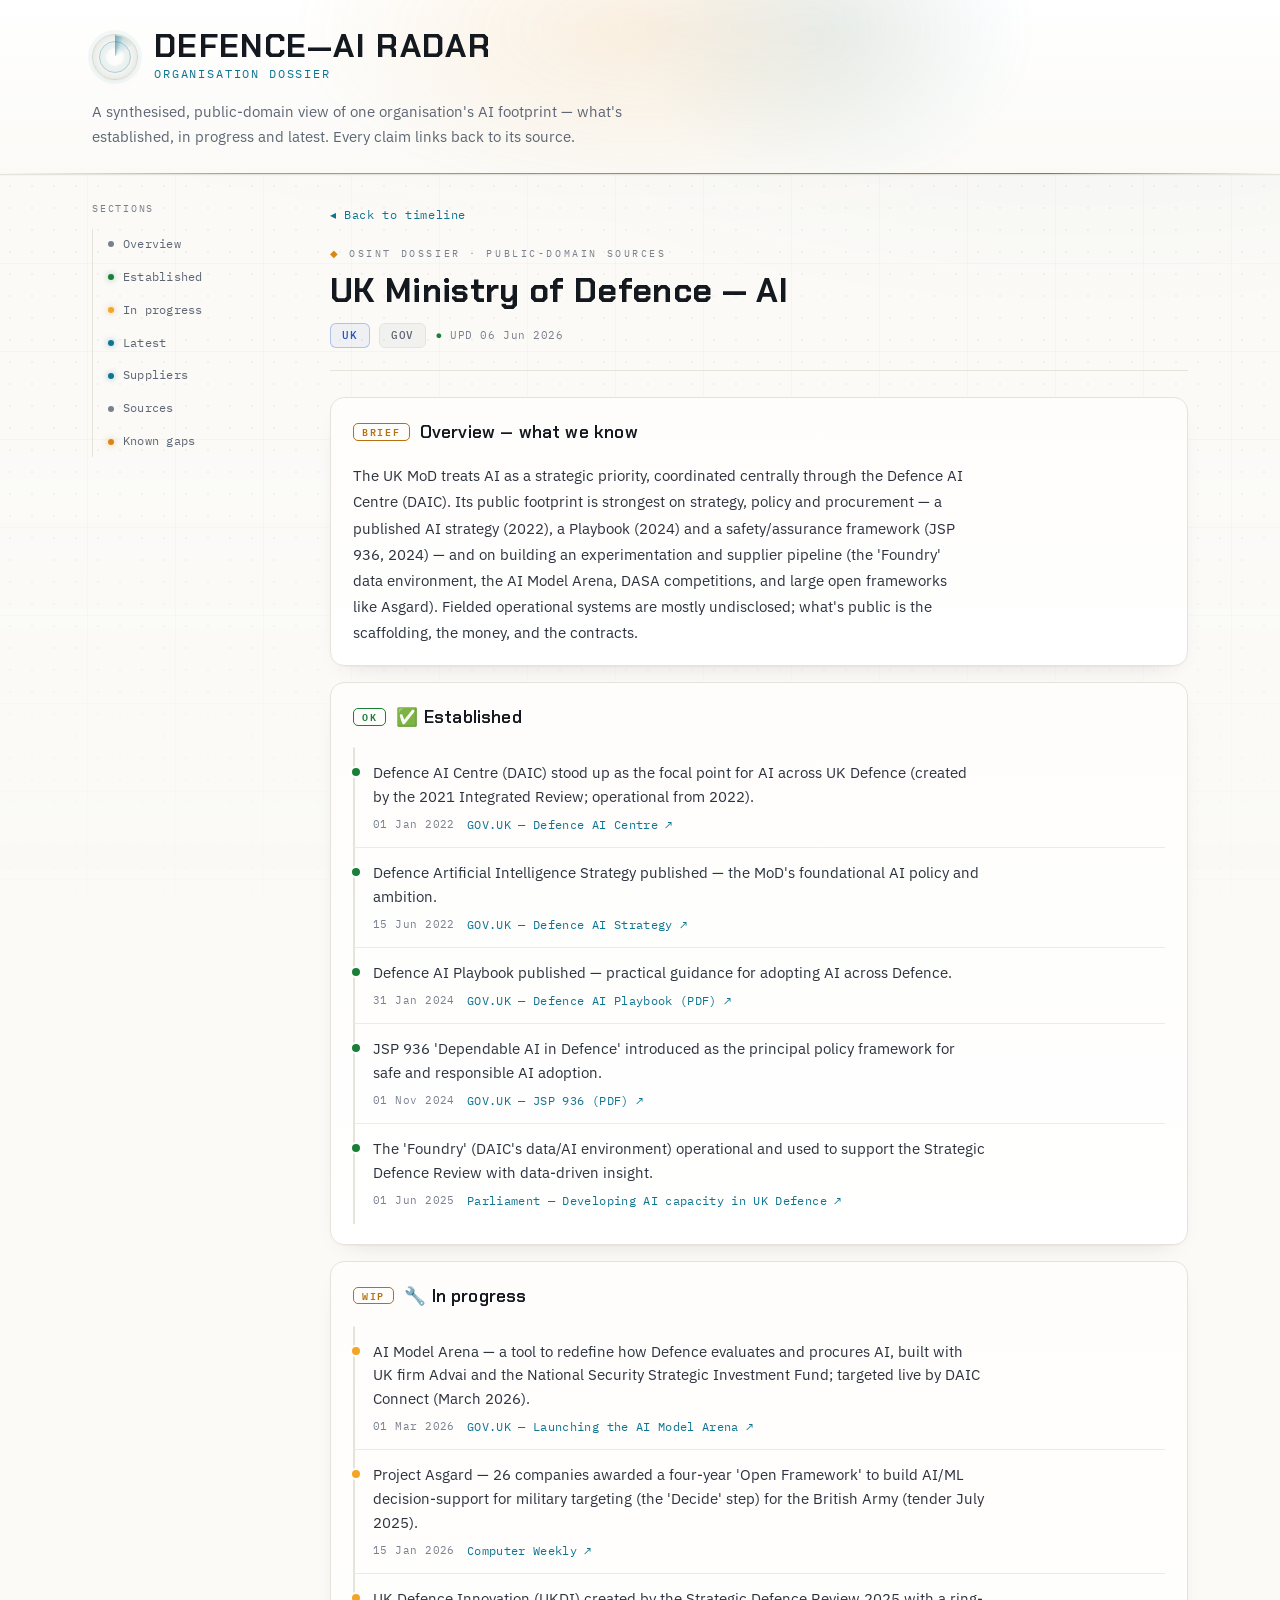
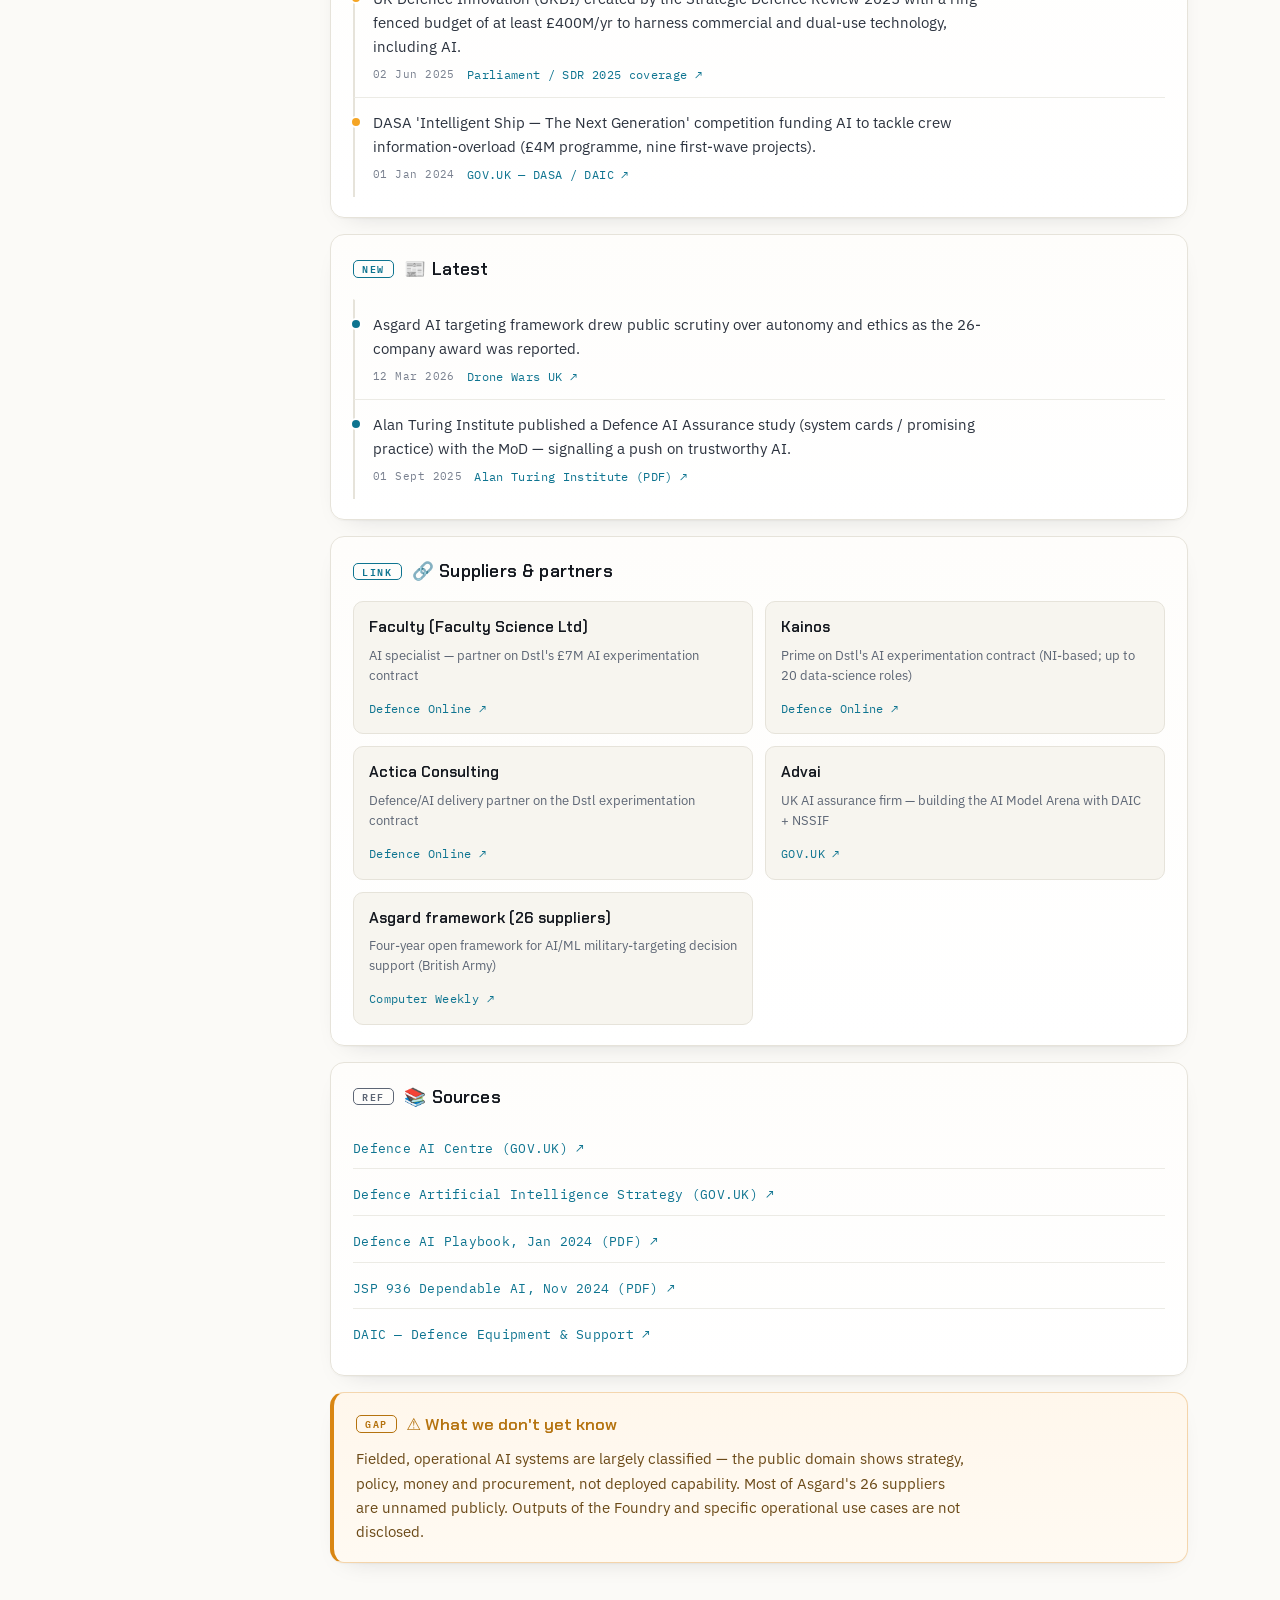
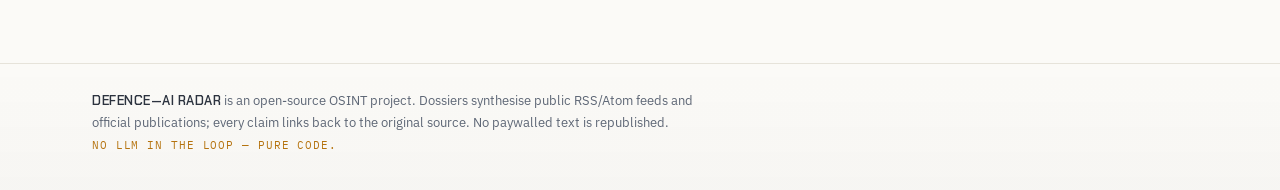
==== commit 5c5c4f0f: "design: light 'intelligence briefing' theme — white background, same identity + status system" ====
--- a/org.html
+++ b/org.html
@@ -8,7 +8,7 @@
       name="description"
       content="A synthesised per-organisation dossier — what's established, in progress and latest in defence AI, with public-domain sources."
     />
-    <meta name="theme-color" content="#0b0e14" />
+    <meta name="theme-color" content="#fbfaf7" />
     <link rel="preconnect" href="https://fonts.googleapis.com" />
     <link rel="preconnect" href="https://fonts.gstatic.com" crossorigin />
     <link
--- a/assets/styles.css
+++ b/assets/styles.css
@@ -1,41 +1,46 @@
 /* ===================================================================
-   DEFENCE-AI RADAR  ·  "Operations Deck" theme
-   Dark signals-intelligence aesthetic. Vanilla CSS, no deps, mobile-first.
+   DEFENCE-AI RADAR  ·  "Intelligence Briefing" theme (light)
+   Refined white / warm-paper signals-intelligence aesthetic.
+   Vanilla CSS, no deps, mobile-first.
    Fonts (Google): Chakra Petch (display/HUD), IBM Plex Sans (body),
    IBM Plex Mono (all metadata).
    =================================================================== */
 
 :root {
-  /* ---- Base ink palette (not pure black) ---- */
-  --bg: #0b0e14;
-  --bg-2: #0d121b;
-  --panel: #121826;
-  --panel-2: #161d2e;
-  --panel-hi: #1a2336;
-  --ink: #e6e9ef;
-  --ink-soft: #b6bfd0;
-  --muted: #8a94a8;
-  --faint: #5c6679;
-  --line: #1f2734;
-  --line-2: #28324380;
-
-  /* ---- Accent system ---- */
-  --amber: #f5a524; /* signal primary */
-  --amber-dim: #b9791a;
-  --cyan: #43d9e8; /* signal secondary */
-  --cyan-dim: #2a97a3;
-
-  /* ---- Status colour coding ---- */
-  --green: #3fb950; /* established */
-  --status-amber: #f5a524; /* in progress */
-  --status-cyan: #43d9e8; /* latest */
-  --warn: #f0883e; /* what we don't know */
-  --warn-red: #e8616b;
-
-  /* ---- Region tints ---- */
-  --uk: #6ea8ff;
-  --eu: #c08cff;
-  --us: #43d9e8;
+  /* ---- Base paper palette (warm white, not flat) ---- */
+  --bg: #fbfaf7;       /* soft warm paper canvas */
+  --bg-2: #ffffff;     /* header upper wash */
+  --panel: #ffffff;    /* card surface */
+  --panel-2: #fefdfb;  /* card top of gradient — barely warm */
+  --panel-hi: #f7f5ef; /* inset / nested surfaces */
+  --ink: #14181f;      /* primary text */
+  --ink-soft: #2c333f; /* body / claim text */
+  --muted: #5d6675;    /* secondary text — AA on white */
+  --faint: #79808f;    /* metadata labels — AA on white */
+  --line: #e6e3da;     /* warm hairline border */
+  --line-2: #ecebe5;   /* faint inner divider */
+  --line-cool: #e7e9ee;/* cool hairline (panels) */
+
+  /* ---- Accent system — the two signals, legible on white ---- */
+  --amber: #d98613;     /* signal primary */
+  --amber-dim: #b5730f; /* darker amber for AA text on white */
+  --amber-soft: #f5a524;/* brighter amber for fills/glows */
+  --cyan: #0e7490;      /* signal secondary (cyan-blue) */
+  --cyan-dim: #0c627a;  /* hover / deeper */
+
+  /* ---- Status colour coding (tuned for contrast on paper) ---- */
+  --green: #1a7f37;        /* established — AA on white */
+  --status-amber: #b5730f; /* in progress — AA on white */
+  --status-amber-soft: #f5a524;
+  --status-cyan: #0e7490;  /* latest — AA on white */
+  --warn: #b5730f;         /* what we don't know — warm amber */
+  --warn-soft: #d98613;
+  --warn-red: #c2333d;
+
+  /* ---- Region tints (subtle, AA-legible on white) ---- */
+  --uk: #2156c9;
+  --eu: #7a3fd1;
+  --us: #0e7490;
 
   /* ---- Type ---- */
   --display: "Chakra Petch", system-ui, sans-serif;
@@ -44,9 +49,11 @@
 
   --radius: 10px;
   --radius-lg: 14px;
-  --shadow: 0 1px 2px rgba(0, 0, 0, 0.4), 0 8px 24px -12px rgba(0, 0, 0, 0.55);
-  --shadow-hi: 0 2px 4px rgba(0, 0, 0, 0.45),
-    0 18px 40px -18px rgba(0, 0, 0, 0.7);
+  /* soft, airy shadows — premium not heavy */
+  --shadow: 0 1px 2px rgba(20, 24, 31, 0.04),
+    0 10px 26px -18px rgba(20, 24, 31, 0.22);
+  --shadow-hi: 0 2px 6px rgba(20, 24, 31, 0.06),
+    0 22px 46px -22px rgba(20, 24, 31, 0.28);
   --ring: 0 0 0 1px var(--line);
   --content: 920px;
 }
@@ -74,7 +81,7 @@
   text-rendering: optimizeLegibility;
 }
 
-/* ---- Atmosphere: fixed dot/line grid + faint scanline texture ---- */
+/* ---- Atmosphere: faint ink dot/line grid, fades toward the bottom ---- */
 .bg-grid {
   position: fixed;
   inset: 0;
@@ -82,30 +89,25 @@
   pointer-events: none;
   background-color: var(--bg);
   background-image:
-    radial-gradient(rgba(120, 140, 180, 0.07) 1px, transparent 1px),
-    linear-gradient(rgba(255, 255, 255, 0.018) 1px, transparent 1px),
-    linear-gradient(90deg, rgba(255, 255, 255, 0.018) 1px, transparent 1px);
+    radial-gradient(rgba(20, 24, 31, 0.045) 1px, transparent 1px),
+    linear-gradient(rgba(20, 24, 31, 0.022) 1px, transparent 1px),
+    linear-gradient(90deg, rgba(20, 24, 31, 0.022) 1px, transparent 1px);
   background-size: 22px 22px, 88px 88px, 88px 88px;
   background-position: -1px -1px, -1px -1px, -1px -1px;
-  /* fade the grid toward the bottom for depth */
-  -webkit-mask-image: linear-gradient(180deg, #000 0%, #000 60%, rgba(0, 0, 0, 0.4) 100%);
-          mask-image: linear-gradient(180deg, #000 0%, #000 60%, rgba(0, 0, 0, 0.4) 100%);
-}
-
+  /* fade the grid toward the bottom for depth + airiness */
+  -webkit-mask-image: linear-gradient(180deg, #000 0%, #000 46%, rgba(0, 0, 0, 0.25) 100%);
+          mask-image: linear-gradient(180deg, #000 0%, #000 46%, rgba(0, 0, 0, 0.25) 100%);
+}
+
+/* very faint warm paper wash for atmosphere (not sterile flat white) */
 .bg-scan {
   position: fixed;
   inset: 0;
   z-index: -2;
   pointer-events: none;
-  opacity: 0.5;
-  background: repeating-linear-gradient(
-    180deg,
-    rgba(255, 255, 255, 0.012) 0px,
-    rgba(255, 255, 255, 0.012) 1px,
-    transparent 1px,
-    transparent 3px
-  );
-  mix-blend-mode: overlay;
+  background:
+    radial-gradient(120% 60% at 50% -10%, rgba(217, 134, 19, 0.05), transparent 60%),
+    radial-gradient(90% 50% at 85% 4%, rgba(14, 116, 144, 0.035), transparent 62%);
 }
 
 .wrap {
@@ -116,8 +118,8 @@
 }
 
 ::selection {
-  background: rgba(245, 165, 36, 0.28);
-  color: #fff;
+  background: rgba(217, 134, 19, 0.20);
+  color: var(--ink);
 }
 
 a {
@@ -133,39 +135,38 @@
   border-bottom: 1px solid var(--line);
   padding: 30px 0 26px;
   background:
-    linear-gradient(180deg, rgba(67, 217, 232, 0.04) 0%, transparent 70%),
-    linear-gradient(180deg, var(--bg-2) 0%, var(--bg) 100%);
-}
-
-/* Soft radial signal glow behind the header */
+    linear-gradient(180deg, #ffffff 0%, var(--bg) 100%);
+}
+
+/* Soft warm radial wash behind the header (replaces the dark glow) */
 .signal-glow {
   position: absolute;
-  top: -160px;
+  top: -200px;
   left: 50%;
   transform: translateX(-50%);
-  width: min(900px, 120%);
-  height: 420px;
+  width: min(960px, 124%);
+  height: 460px;
   pointer-events: none;
   background:
-    radial-gradient(closest-side, rgba(245, 165, 36, 0.16), transparent 72%),
-    radial-gradient(closest-side at 70% 50%, rgba(67, 217, 232, 0.12), transparent 70%);
-  filter: blur(8px);
+    radial-gradient(closest-side, rgba(217, 134, 19, 0.13), transparent 72%),
+    radial-gradient(closest-side at 70% 50%, rgba(14, 116, 144, 0.09), transparent 70%);
+  filter: blur(10px);
   z-index: 0;
 }
 
-/* thin amber rule under the whole header */
+/* thin amber→cyan rule under the whole header */
 .site-header::after {
   content: "";
   position: absolute;
   left: 0;
   right: 0;
   bottom: -1px;
-  height: 1px;
+  height: 2px;
   background: linear-gradient(
     90deg,
     transparent,
-    rgba(245, 165, 36, 0.55) 18%,
-    rgba(67, 217, 232, 0.5) 82%,
+    rgba(217, 134, 19, 0.85) 18%,
+    rgba(14, 116, 144, 0.8) 82%,
     transparent
   );
 }
@@ -190,18 +191,19 @@
   transform: translateX(2px);
 }
 
-/* ---- Radar dial with animated sweep ---- */
+/* ---- Radar dial with animated sweep (re-tuned: visible on a light disc) ---- */
 .radar {
   position: relative;
   flex: none;
   width: 46px;
   height: 46px;
   border-radius: 50%;
-  background: radial-gradient(circle at center, #0e1422 0%, #0a0f18 100%);
-  border: 1px solid #243049;
+  background: radial-gradient(circle at center, #ffffff 0%, #f1efe8 100%);
+  border: 1px solid #d9d5c9;
   box-shadow:
-    inset 0 0 14px rgba(67, 217, 232, 0.12),
-    0 0 0 4px rgba(67, 217, 232, 0.04);
+    inset 0 0 12px rgba(14, 116, 144, 0.10),
+    0 0 0 4px rgba(14, 116, 144, 0.05),
+    var(--shadow);
   overflow: hidden;
 }
 /* concentric range rings + crosshair */
@@ -210,16 +212,16 @@
   position: absolute;
   inset: 6px;
   border-radius: 50%;
-  border: 1px solid rgba(67, 217, 232, 0.22);
-  box-shadow: inset 0 0 0 6px rgba(67, 217, 232, 0.06);
+  border: 1px solid rgba(14, 116, 144, 0.30);
+  box-shadow: inset 0 0 0 6px rgba(14, 116, 144, 0.05);
 }
 .radar::after {
   content: "";
   position: absolute;
   inset: 0;
   background:
-    linear-gradient(transparent 49%, rgba(67, 217, 232, 0.16) 50%, transparent 51%),
-    linear-gradient(90deg, transparent 49%, rgba(67, 217, 232, 0.16) 50%, transparent 51%);
+    linear-gradient(transparent 49%, rgba(14, 116, 144, 0.22) 50%, transparent 51%),
+    linear-gradient(90deg, transparent 49%, rgba(14, 116, 144, 0.22) 50%, transparent 51%);
 }
 .radar-sweep {
   position: absolute;
@@ -227,8 +229,8 @@
   border-radius: 50%;
   background: conic-gradient(
     from 0deg,
-    rgba(67, 217, 232, 0.55) 0deg,
-    rgba(67, 217, 232, 0.12) 26deg,
+    rgba(14, 116, 144, 0.55) 0deg,
+    rgba(14, 116, 144, 0.14) 26deg,
     transparent 60deg,
     transparent 360deg
   );
@@ -243,7 +245,7 @@
   height: 3px;
   border-radius: 50%;
   background: var(--amber);
-  box-shadow: 0 0 6px 1px rgba(245, 165, 36, 0.8);
+  box-shadow: 0 0 6px 1px rgba(217, 134, 19, 0.7);
   opacity: 0;
 }
 .blip-1 { top: 14px; left: 30px; animation: blip 3.6s linear infinite 0.4s; }
@@ -272,7 +274,6 @@
   letter-spacing: 0.04em;
   line-height: 1;
   color: var(--ink);
-  text-shadow: 0 0 22px rgba(245, 165, 36, 0.18);
 }
 .wordmark-sub {
   font-family: var(--mono);
@@ -280,7 +281,6 @@
   letter-spacing: 0.16em;
   text-transform: uppercase;
   color: var(--cyan);
-  opacity: 0.85;
 }
 
 .tagline {
@@ -290,11 +290,11 @@
   font-size: 0.95rem;
 }
 .tagline .hl {
-  color: var(--ink-soft);
+  color: var(--ink);
   font-weight: 600;
 }
 
-/* ---- Terminal status readout ---- */
+/* ---- Terminal status readout (mono, on light) ---- */
 .status-readout {
   display: inline-flex;
   align-items: center;
@@ -304,19 +304,18 @@
   font-family: var(--mono);
   font-size: 0.74rem;
   letter-spacing: 0.08em;
-  color: var(--ink-soft);
-  background: rgba(10, 15, 24, 0.7);
+  color: var(--muted);
+  background: #ffffff;
   border: 1px solid var(--line);
   border-radius: 999px;
-  box-shadow: inset 0 0 18px rgba(0, 0, 0, 0.35);
-  backdrop-filter: blur(3px);
+  box-shadow: var(--shadow);
 }
 .status-readout .status-text {
   white-space: nowrap;
   overflow: hidden;
   text-overflow: ellipsis;
 }
-.status-readout .hot { color: var(--amber); font-weight: 600; }
+.status-readout .hot { color: var(--amber-dim); font-weight: 600; }
 .status-readout .cool { color: var(--cyan); font-weight: 600; }
 .status-readout .dim { color: var(--faint); }
 .status-dot {
@@ -325,13 +324,13 @@
   height: 7px;
   border-radius: 50%;
   background: var(--green);
-  box-shadow: 0 0 0 0 rgba(63, 185, 80, 0.6);
+  box-shadow: 0 0 0 0 rgba(26, 127, 55, 0.5);
   animation: pulse 2.4s ease-out infinite;
 }
 @keyframes pulse {
-  0% { box-shadow: 0 0 0 0 rgba(63, 185, 80, 0.55); }
-  70% { box-shadow: 0 0 0 7px rgba(63, 185, 80, 0); }
-  100% { box-shadow: 0 0 0 0 rgba(63, 185, 80, 0); }
+  0% { box-shadow: 0 0 0 0 rgba(26, 127, 55, 0.45); }
+  70% { box-shadow: 0 0 0 7px rgba(26, 127, 55, 0); }
+  100% { box-shadow: 0 0 0 0 rgba(26, 127, 55, 0); }
 }
 
 /* ===================================================================
@@ -369,14 +368,15 @@
   position: relative;
   display: flex;
   align-items: center;
-  border: 1px solid var(--line);
+  border: 1px solid var(--line-cool);
   border-radius: 9px;
-  background: linear-gradient(180deg, var(--panel-2), var(--panel));
+  background: #ffffff;
+  box-shadow: var(--shadow);
   transition: border-color 0.15s, box-shadow 0.15s;
 }
 .input-shell:focus-within {
-  border-color: var(--cyan-dim);
-  box-shadow: 0 0 0 3px rgba(67, 217, 232, 0.14);
+  border-color: var(--cyan);
+  box-shadow: 0 0 0 3px rgba(14, 116, 144, 0.14);
 }
 
 .input-glyph {
@@ -460,7 +460,7 @@
   padding: 5px 12px;
   border-radius: 999px;
   border: 1px solid var(--line);
-  background: var(--panel);
+  background: #ffffff;
   color: var(--muted);
   cursor: pointer;
   transition: color 0.14s, border-color 0.14s, background 0.14s,
@@ -468,14 +468,14 @@
   user-select: none;
 }
 .chip:hover {
-  border-color: var(--cyan-dim);
+  border-color: var(--cyan);
   color: var(--cyan);
 }
 .chip[aria-pressed="true"] {
-  background: rgba(245, 165, 36, 0.14);
+  background: rgba(217, 134, 19, 0.10);
   border-color: var(--amber);
-  color: var(--amber);
-  box-shadow: 0 0 14px -4px rgba(245, 165, 36, 0.5);
+  color: var(--amber-dim);
+  box-shadow: 0 1px 8px -3px rgba(217, 134, 19, 0.55);
 }
 
 /* ---- Counter ---- */
@@ -489,7 +489,7 @@
 }
 .counter::before {
   content: "// ";
-  color: var(--amber);
+  color: var(--amber-dim);
 }
 
 /* ===================================================================
@@ -522,18 +522,18 @@
   top: 0;
   bottom: 0;
   width: 3px;
-  background: linear-gradient(180deg, var(--amber), var(--amber-dim));
-  opacity: 0.5;
+  background: linear-gradient(180deg, var(--amber-soft), var(--amber));
+  opacity: 0.55;
   transition: opacity 0.18s ease, box-shadow 0.18s ease;
 }
 .event:hover {
   transform: translateY(-2px);
-  border-color: #2a3550;
+  border-color: #d8d4c8;
   box-shadow: var(--shadow-hi);
 }
 .event:hover::before {
   opacity: 1;
-  box-shadow: 0 0 18px 0 rgba(245, 165, 36, 0.45);
+  box-shadow: 0 0 16px 0 rgba(217, 134, 19, 0.4);
 }
 
 .event-top {
@@ -548,7 +548,7 @@
   font-family: var(--mono);
   font-size: 0.74rem;
   letter-spacing: 0.04em;
-  color: var(--amber);
+  color: var(--amber-dim);
   font-variant-numeric: tabular-nums;
   white-space: nowrap;
 }
@@ -561,13 +561,13 @@
   letter-spacing: 0.02em;
   padding: 3px 10px;
   border-radius: 6px;
-  background: rgba(67, 217, 232, 0.1);
-  border: 1px solid rgba(67, 217, 232, 0.28);
+  background: rgba(14, 116, 144, 0.08);
+  border: 1px solid rgba(14, 116, 144, 0.26);
   color: var(--cyan);
   white-space: nowrap;
 }
 .org-tag.unmapped {
-  background: rgba(138, 148, 168, 0.08);
+  background: rgba(93, 102, 117, 0.06);
   border-color: var(--line);
   color: var(--muted);
 }
@@ -578,10 +578,10 @@
 }
 a.org-tag:hover,
 a.org-tag:focus {
-  background: rgba(67, 217, 232, 0.2);
+  background: rgba(14, 116, 144, 0.14);
   border-color: var(--cyan);
-  color: #d6fbff;
-  box-shadow: 0 0 14px -4px rgba(67, 217, 232, 0.6);
+  color: var(--cyan-dim);
+  box-shadow: 0 1px 10px -3px rgba(14, 116, 144, 0.45);
   outline: none;
 }
 
@@ -599,18 +599,18 @@
 }
 .region-tag[data-region="UK"] {
   color: var(--uk);
-  border-color: rgba(110, 168, 255, 0.32);
-  background: rgba(110, 168, 255, 0.07);
+  border-color: rgba(33, 86, 201, 0.30);
+  background: rgba(33, 86, 201, 0.06);
 }
 .region-tag[data-region="Europe"] {
   color: var(--eu);
-  border-color: rgba(192, 140, 255, 0.32);
-  background: rgba(192, 140, 255, 0.07);
+  border-color: rgba(122, 63, 209, 0.30);
+  background: rgba(122, 63, 209, 0.06);
 }
 .region-tag[data-region="US"] {
   color: var(--us);
-  border-color: rgba(67, 217, 232, 0.32);
-  background: rgba(67, 217, 232, 0.07);
+  border-color: rgba(14, 116, 144, 0.30);
+  background: rgba(14, 116, 144, 0.06);
 }
 
 .event-headline {
@@ -633,7 +633,7 @@
 }
 .event-headline a:hover,
 .event-headline a:focus {
-  color: #f3f6fb;
+  color: var(--cyan-dim);
   background-size: 100% 1.5px;
   outline: none;
 }
@@ -659,7 +659,7 @@
   letter-spacing: 0.03em;
   padding: 2px 9px;
   border-radius: 999px;
-  background: rgba(138, 148, 168, 0.08);
+  background: var(--panel-hi);
   border: 1px solid var(--line);
   color: var(--muted);
   text-transform: lowercase;
@@ -699,7 +699,7 @@
 
 .site-footer {
   border-top: 1px solid var(--line);
-  background: linear-gradient(180deg, transparent, rgba(10, 15, 24, 0.6));
+  background: linear-gradient(180deg, transparent, rgba(20, 24, 31, 0.02));
   padding: 26px 0 34px;
   margin-top: 28px;
 }
@@ -707,26 +707,25 @@
   margin: 0;
   max-width: 78ch;
   font-size: 0.8rem;
-  color: var(--faint);
+  color: var(--muted);
   line-height: 1.7;
 }
 .footer-mark {
   font-family: var(--display);
   font-weight: 600;
   letter-spacing: 0.04em;
-  color: var(--muted);
+  color: var(--ink-soft);
 }
 .footer-tag {
   display: inline-block;
   font-family: var(--mono);
   font-size: 0.7rem;
   letter-spacing: 0.08em;
-  color: var(--amber);
-  opacity: 0.85;
+  color: var(--amber-dim);
 }
 
 /* ===================================================================
-   DOSSIER PAGE  ·  classified briefing
+   DOSSIER PAGE  ·  classified briefing on paper
    =================================================================== */
 .dossier {
   position: relative;
@@ -800,10 +799,10 @@
   flex: none;
   background: var(--faint);
 }
-.rail-dot.green { background: var(--green); box-shadow: 0 0 7px rgba(63, 185, 80, 0.6); }
-.rail-dot.amber { background: var(--status-amber); box-shadow: 0 0 7px rgba(245, 165, 36, 0.6); }
-.rail-dot.cyan { background: var(--status-cyan); box-shadow: 0 0 7px rgba(67, 217, 232, 0.6); }
-.rail-dot.warn { background: var(--warn); box-shadow: 0 0 7px rgba(240, 136, 62, 0.6); }
+.rail-dot.green { background: var(--green); box-shadow: 0 0 6px rgba(26, 127, 55, 0.45); }
+.rail-dot.amber { background: var(--status-amber-soft); box-shadow: 0 0 6px rgba(217, 134, 19, 0.5); }
+.rail-dot.cyan { background: var(--status-cyan); box-shadow: 0 0 6px rgba(14, 116, 144, 0.45); }
+.rail-dot.warn { background: var(--warn-soft); box-shadow: 0 0 6px rgba(217, 134, 19, 0.5); }
 
 .back-link {
   display: inline-flex;
@@ -819,7 +818,7 @@
 }
 .back-link:hover {
   gap: 12px;
-  color: #d6fbff;
+  color: var(--cyan-dim);
 }
 
 /* ---- Dossier header ---- */
@@ -863,16 +862,16 @@
   letter-spacing: 0.08em;
   padding: 3px 11px;
   border-radius: 6px;
-  background: rgba(67, 217, 232, 0.1);
-  border: 1px solid rgba(67, 217, 232, 0.28);
+  background: rgba(14, 116, 144, 0.08);
+  border: 1px solid rgba(14, 116, 144, 0.26);
   color: var(--cyan);
   text-transform: uppercase;
 }
-.dossier-badge[data-region="UK"] { color: var(--uk); border-color: rgba(110,168,255,0.32); background: rgba(110,168,255,0.08); }
-.dossier-badge[data-region="Europe"] { color: var(--eu); border-color: rgba(192,140,255,0.32); background: rgba(192,140,255,0.08); }
-.dossier-badge[data-region="US"] { color: var(--us); border-color: rgba(67,217,232,0.32); background: rgba(67,217,232,0.08); }
+.dossier-badge[data-region="UK"] { color: var(--uk); border-color: rgba(33,86,201,0.30); background: rgba(33,86,201,0.06); }
+.dossier-badge[data-region="Europe"] { color: var(--eu); border-color: rgba(122,63,209,0.30); background: rgba(122,63,209,0.06); }
+.dossier-badge[data-region="US"] { color: var(--us); border-color: rgba(14,116,144,0.30); background: rgba(14,116,144,0.06); }
 .dossier-badge.type {
-  background: rgba(138, 148, 168, 0.08);
+  background: rgba(93, 102, 117, 0.06);
   border-color: var(--line);
   color: var(--muted);
 }
@@ -909,6 +908,7 @@
   display: flex;
   align-items: center;
   gap: 10px;
+  color: var(--ink);
 }
 .h2-kicker {
   font-family: var(--mono);
@@ -927,7 +927,7 @@
 .sec-suppliers .h2-kicker { color: var(--cyan); }
 .sec-sources .h2-kicker { color: var(--muted); }
 .sec-recent .h2-kicker { color: var(--muted); }
-.sec-overview .h2-kicker { color: var(--amber); }
+.sec-overview .h2-kicker { color: var(--amber-dim); }
 
 .dossier-lead {
   margin: 0;
@@ -968,10 +968,10 @@
   border: 2px solid var(--panel);
 }
 .sec-established .claim:hover { border-left-color: var(--green); }
-.sec-progress .claim:hover { border-left-color: var(--status-amber); }
+.sec-progress .claim:hover { border-left-color: var(--status-amber-soft); }
 .sec-latest .claim:hover { border-left-color: var(--status-cyan); }
 .sec-established .claim::before { background: var(--green); }
-.sec-progress .claim::before { background: var(--status-amber); }
+.sec-progress .claim::before { background: var(--status-amber-soft); }
 .sec-latest .claim::before { background: var(--status-cyan); }
 
 .claim-text {
@@ -1006,7 +1006,7 @@
   transition: color 0.14s;
 }
 .dossier-source:hover {
-  color: #d6fbff;
+  color: var(--cyan-dim);
   text-decoration: underline;
   text-underline-offset: 3px;
 }
@@ -1026,11 +1026,11 @@
   border: 1px solid var(--line);
   border-radius: 10px;
   padding: 13px 15px;
-  background: rgba(10, 15, 24, 0.45);
+  background: var(--panel-hi);
   transition: border-color 0.15s, transform 0.15s, box-shadow 0.15s;
 }
 .supplier-card:hover {
-  border-color: rgba(67, 217, 232, 0.4);
+  border-color: rgba(14, 116, 144, 0.4);
   transform: translateY(-2px);
   box-shadow: var(--shadow);
 }
@@ -1073,22 +1073,22 @@
   transition: color 0.14s, padding-left 0.14s;
 }
 .source-list a:hover {
-  color: #d6fbff;
+  color: var(--cyan-dim);
   padding-left: 4px;
 }
 
-/* ---- "What we don't yet know" — amber callout ---- */
+/* ---- "What we don't yet know" — warm amber callout ---- */
 .unknowns-box {
   scroll-margin-top: 24px;
   position: relative;
   background:
-    linear-gradient(180deg, rgba(240, 136, 62, 0.08), rgba(240, 136, 62, 0.03));
-  border: 1px solid rgba(240, 136, 62, 0.35);
-  border-left: 4px solid var(--warn);
+    linear-gradient(180deg, #fff7ec, #fffaf2);
+  border: 1px solid rgba(217, 134, 19, 0.30);
+  border-left: 4px solid var(--warn-soft);
   border-radius: var(--radius-lg);
   padding: 18px 22px;
   margin-bottom: 16px;
-  box-shadow: 0 0 30px -16px rgba(240, 136, 62, 0.5);
+  box-shadow: var(--shadow);
 }
 .unknowns-h2 {
   margin: 0 0 10px;
@@ -1108,7 +1108,7 @@
   max-width: 68ch;
   font-size: 0.92rem;
   line-height: 1.65;
-  color: #e8cfb6;
+  color: #6b4a18;
 }
 
 /* ---- Recent events list ---- */
@@ -1135,7 +1135,7 @@
   font-family: var(--mono);
   font-size: 0.7rem;
   letter-spacing: 0.04em;
-  color: var(--amber);
+  color: var(--amber-dim);
   font-variant-numeric: tabular-nums;
   white-space: nowrap;
 }
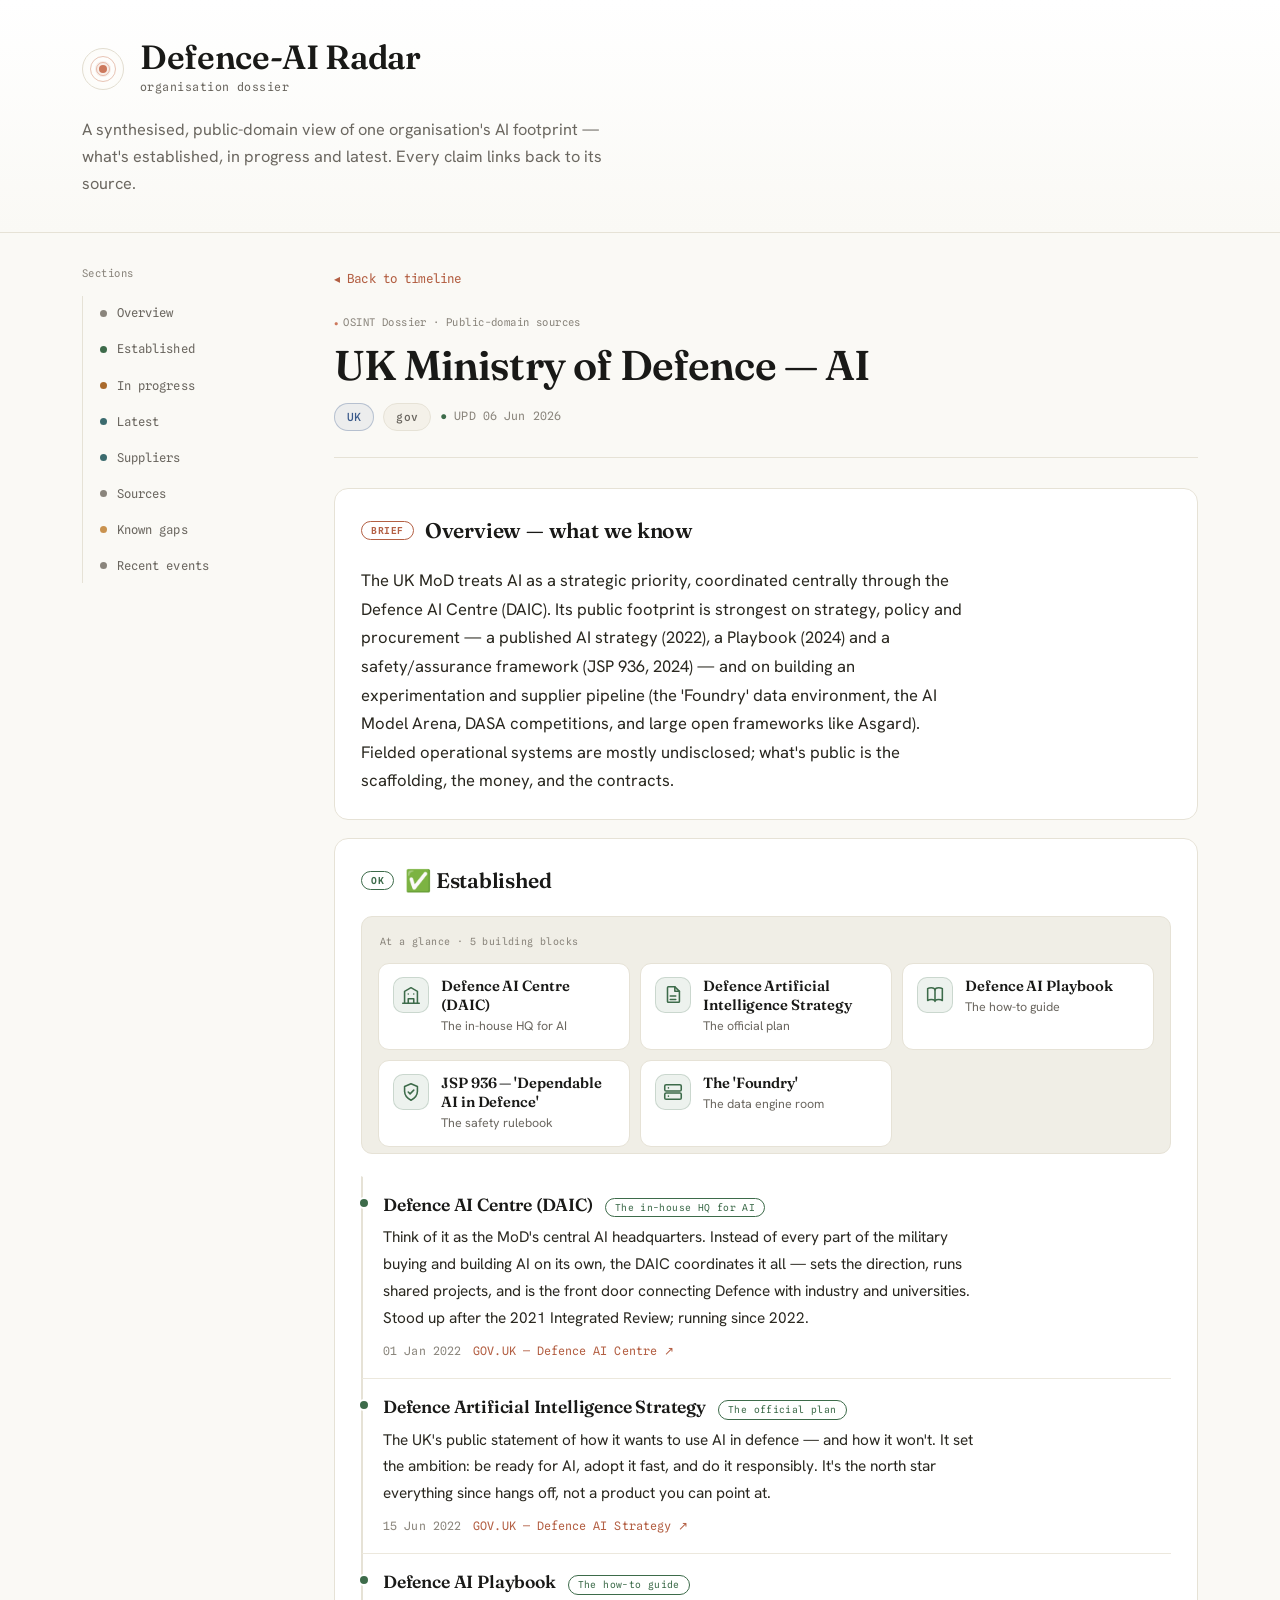
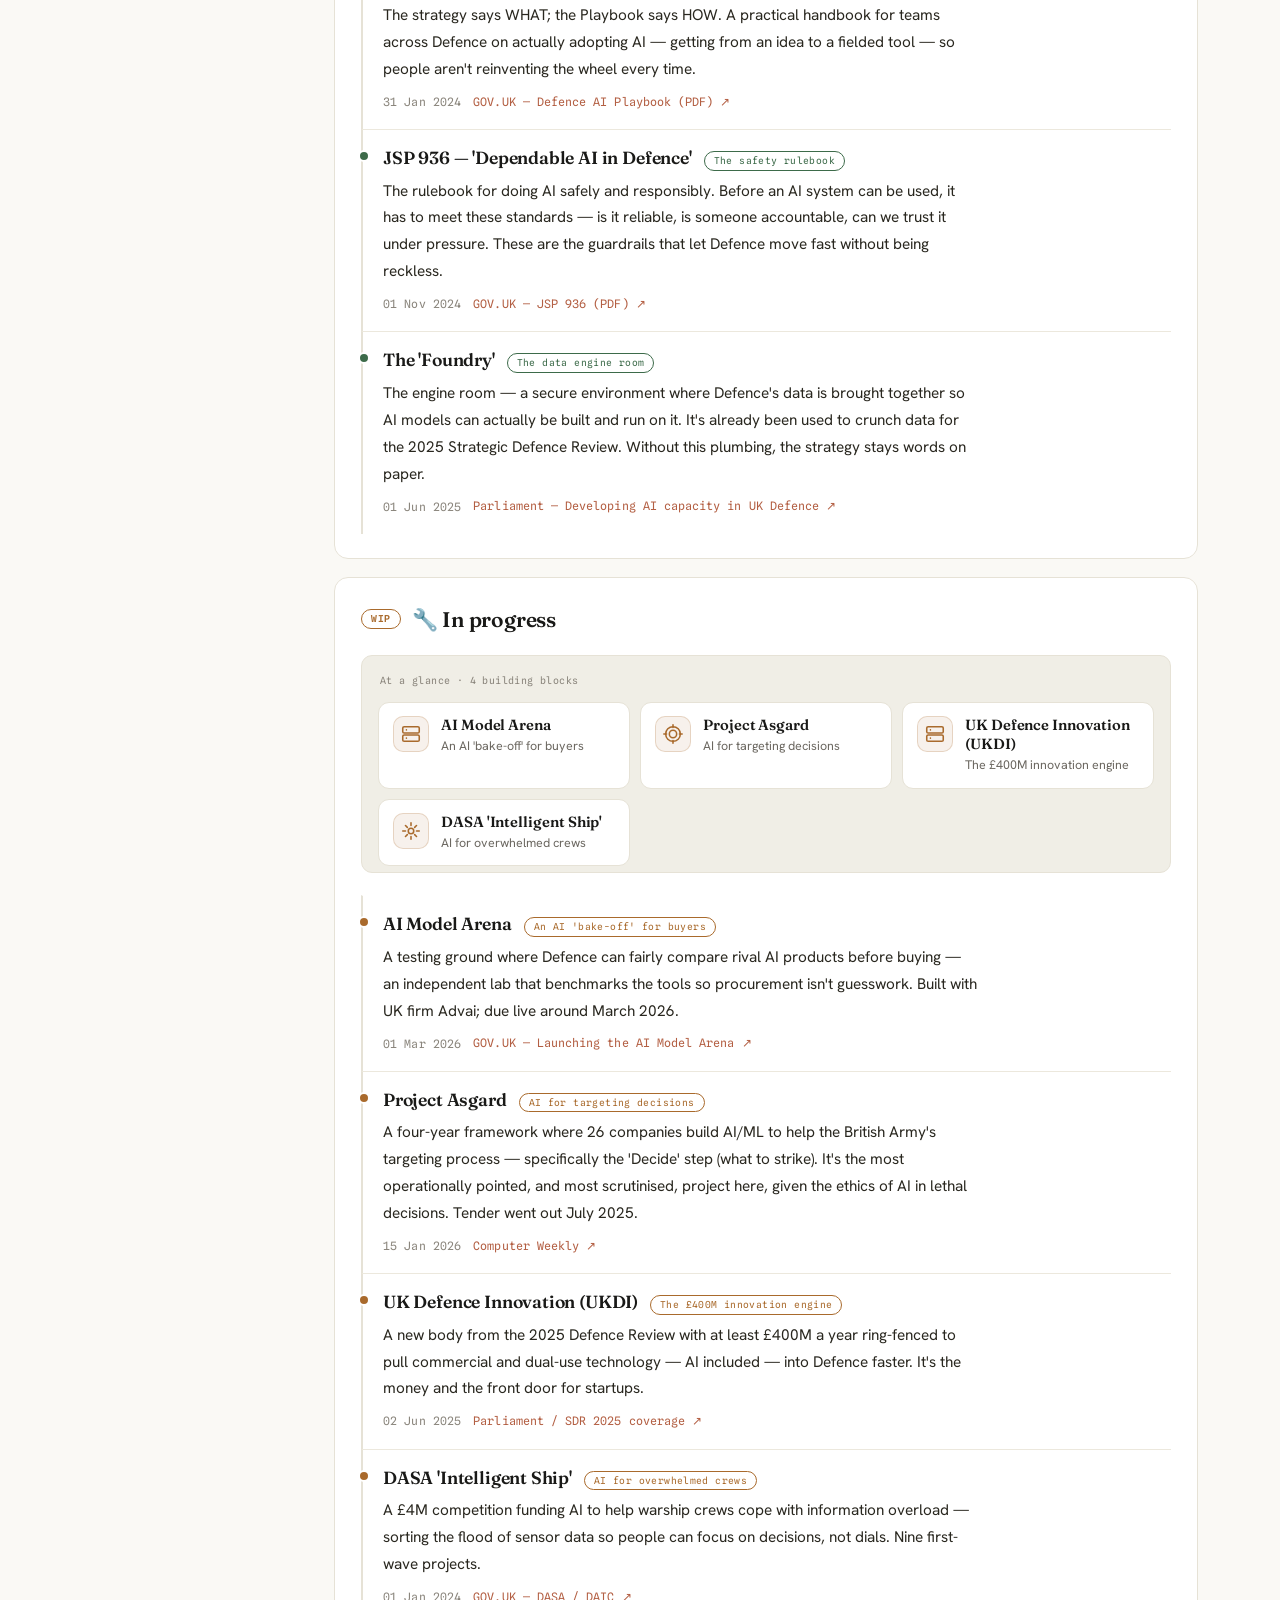
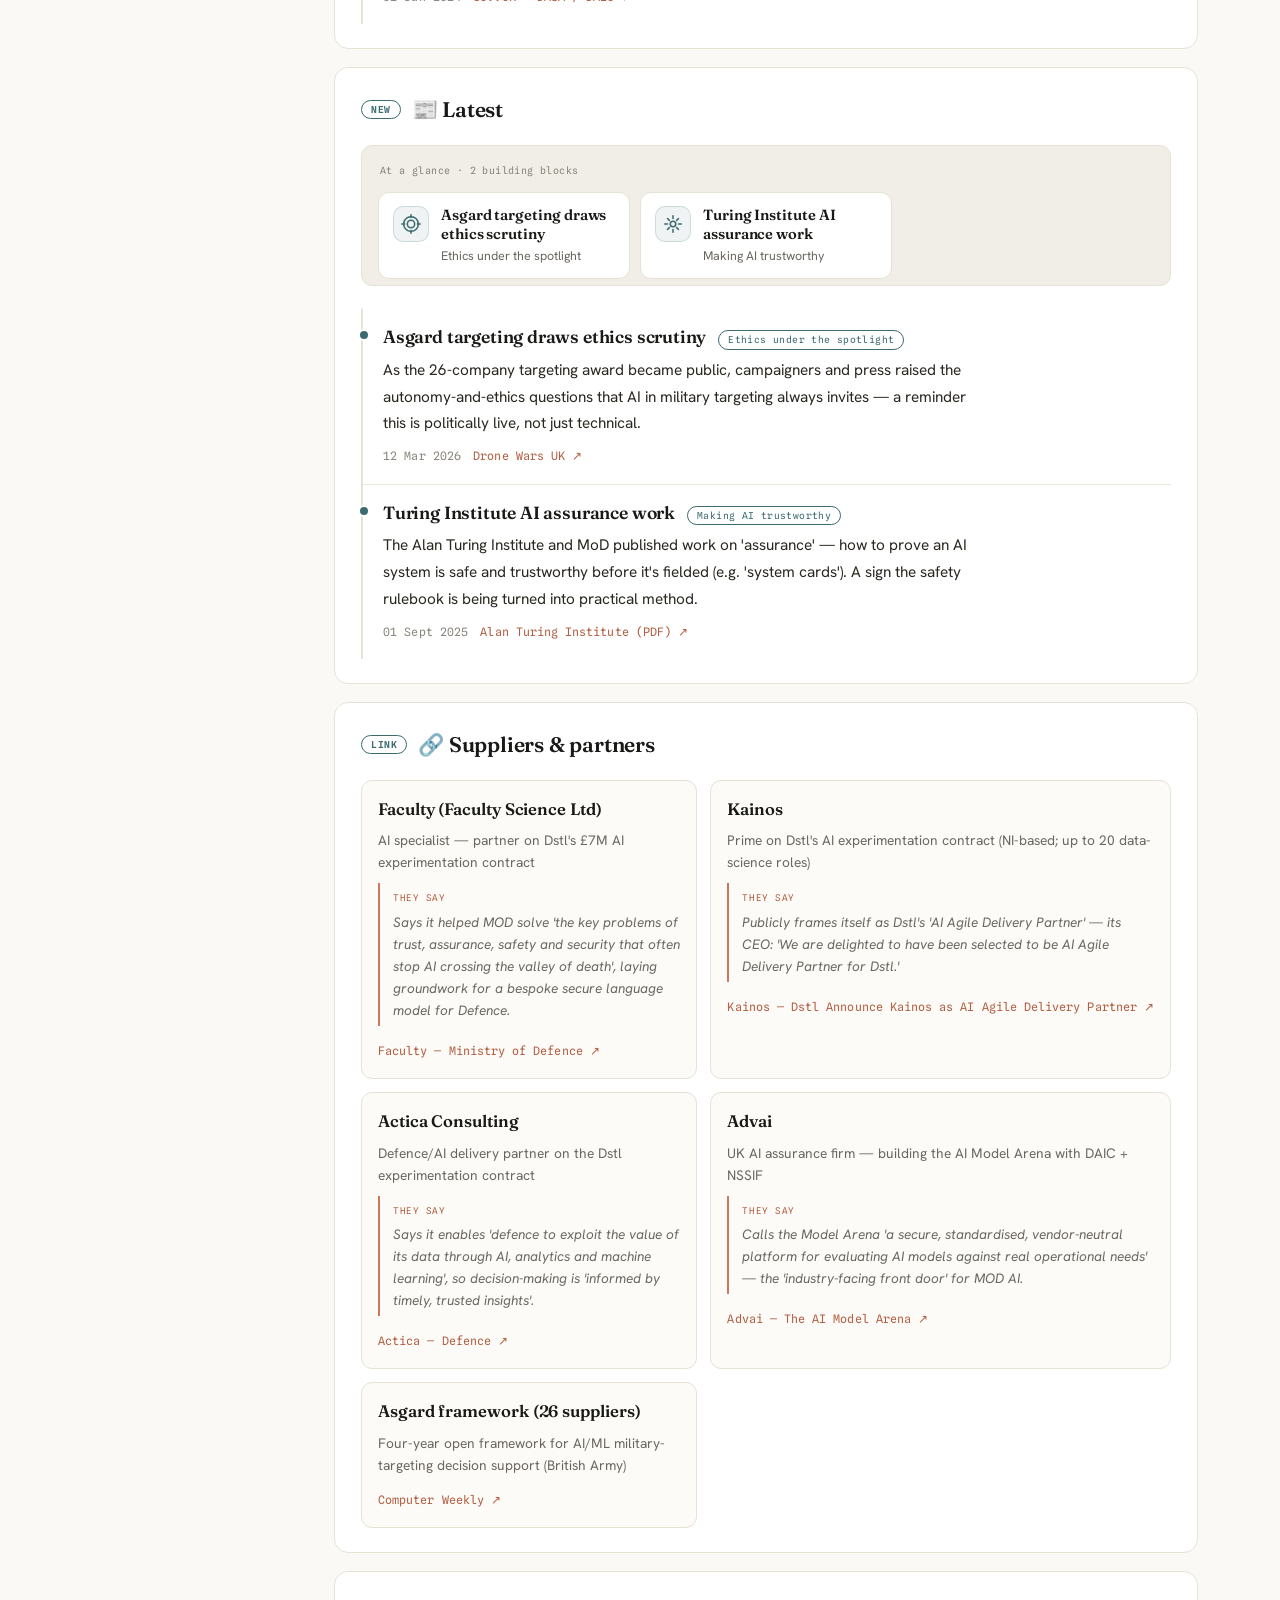
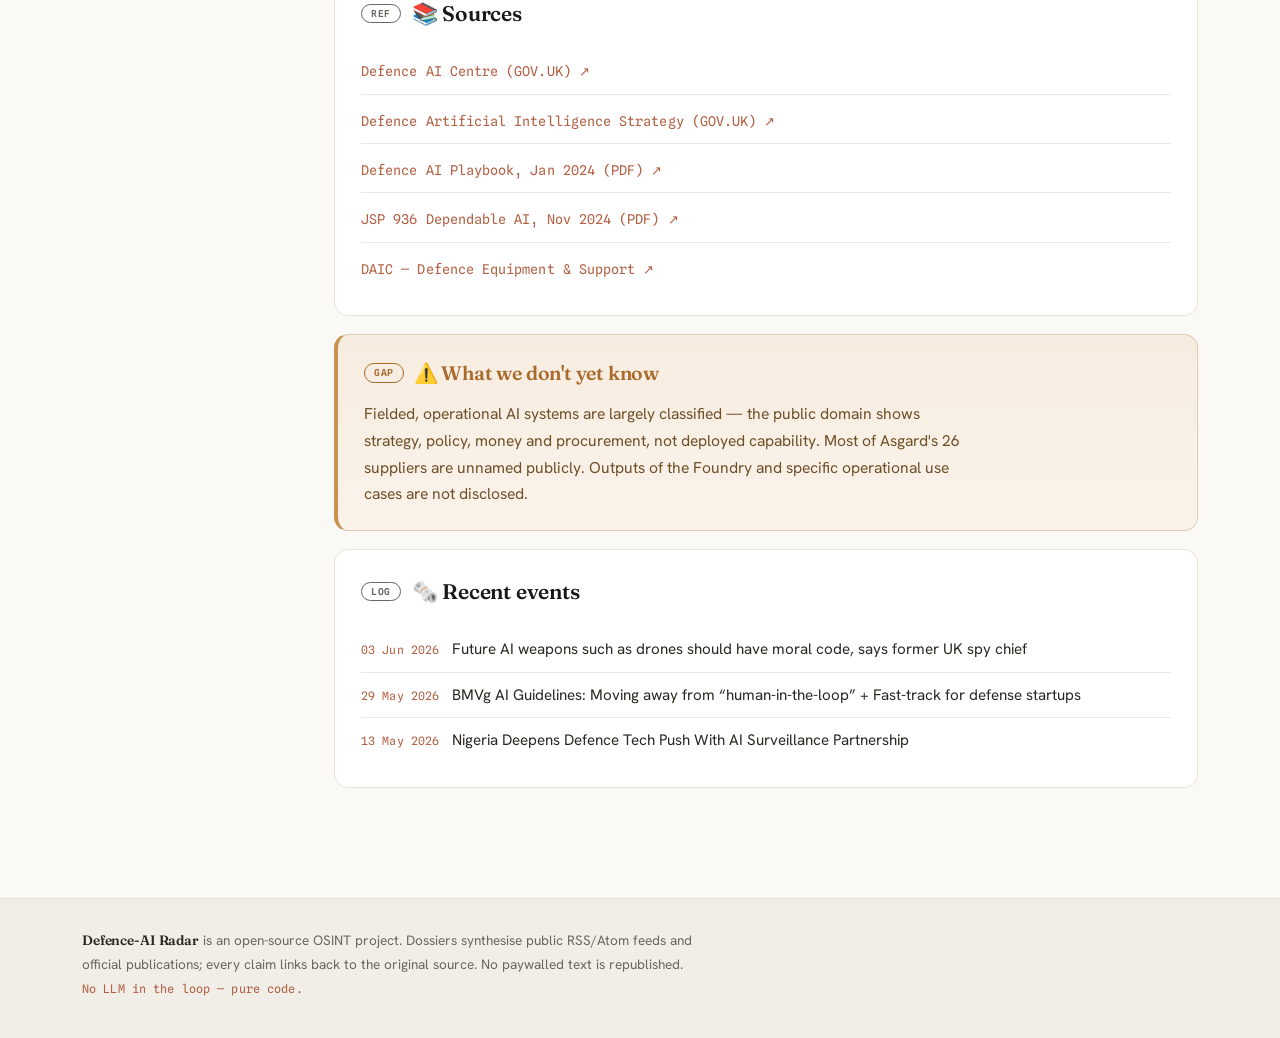
==== commit 7807f9b1: "design: Anthropic-style warm editorial re-skin (ivory + serif + clay accent) + timeline load-more Co" ====
--- a/org.html
+++ b/org.html
@@ -8,30 +8,24 @@
       name="description"
       content="A synthesised per-organisation dossier — what's established, in progress and latest in defence AI, with public-domain sources."
     />
-    <meta name="theme-color" content="#fbfaf7" />
+    <meta name="theme-color" content="#faf9f5" />
     <link rel="preconnect" href="https://fonts.googleapis.com" />
     <link rel="preconnect" href="https://fonts.gstatic.com" crossorigin />
     <link
-      href="https://fonts.googleapis.com/css2?family=Chakra+Petch:wght@500;600;700&family=IBM+Plex+Mono:wght@400;500;600&family=IBM+Plex+Sans:wght@400;500;600;700&display=swap"
+      href="https://fonts.googleapis.com/css2?family=Fraunces:opsz,wght@9..144,400;9..144,500;9..144,600;9..144,700&family=Hanken+Grotesk:wght@400;500;600;700&family=Spline+Sans+Mono:wght@400;500;600&display=swap"
       rel="stylesheet"
     />
     <link rel="stylesheet" href="assets/styles.css" />
   </head>
   <body class="dossier-page">
-    <div class="bg-grid" aria-hidden="true"></div>
-    <div class="bg-scan" aria-hidden="true"></div>
-
     <header class="site-header" role="banner">
-      <div class="signal-glow" aria-hidden="true"></div>
       <div class="wrap header-inner">
         <a class="brand brand-link" href="index.html" aria-label="Defence-AI Radar home">
-          <span class="radar" aria-hidden="true">
-            <span class="radar-sweep"></span>
-            <span class="radar-blip blip-1"></span>
-            <span class="radar-blip blip-2"></span>
+          <span class="mark" aria-hidden="true">
+            <span class="mark-dot"></span>
           </span>
           <span class="wordmark">
-            <span class="wordmark-main">DEFENCE&#8209;AI&nbsp;RADAR</span>
+            <span class="wordmark-main">Defence&#8209;AI&nbsp;Radar</span>
             <span class="wordmark-sub">organisation dossier</span>
           </span>
         </a>
@@ -52,11 +46,11 @@
     <footer class="site-footer">
       <div class="wrap">
         <p>
-          <span class="footer-mark">DEFENCE&#8209;AI&nbsp;RADAR</span> is an
+          <span class="footer-mark">Defence&#8209;AI&nbsp;Radar</span> is an
           open-source OSINT project. Dossiers synthesise public RSS/Atom feeds
           and official publications; every claim links back to the original
           source. No paywalled text is republished.
-          <span class="footer-tag">NO&nbsp;LLM&nbsp;IN&nbsp;THE&nbsp;LOOP — PURE&nbsp;CODE.</span>
+          <span class="footer-tag">No LLM in the loop — pure code.</span>
         </p>
       </div>
     </footer>
--- a/assets/styles.css
+++ b/assets/styles.css
@@ -1,61 +1,65 @@
 /* ===================================================================
-   DEFENCE-AI RADAR  ·  "Intelligence Briefing" theme (light)
-   Refined white / warm-paper signals-intelligence aesthetic.
+   DEFENCE-AI RADAR  ·  Warm editorial theme
+   Inspired by Anthropic's calm, human, premium aesthetic:
+   ivory canvas, warm near-black ink, a single clay/terracotta accent,
+   a refined serif for headings + a clean grotesque for body.
    Vanilla CSS, no deps, mobile-first.
-   Fonts (Google): Chakra Petch (display/HUD), IBM Plex Sans (body),
-   IBM Plex Mono (all metadata).
+   Fonts (Google): Fraunces (editorial serif — wordmark, headings,
+   titles), Hanken Grotesk (body — Styrene-adjacent), Spline Sans Mono
+   (light-touch metadata / kickers / dates).
    =================================================================== */
 
 :root {
-  /* ---- Base paper palette (warm white, not flat) ---- */
-  --bg: #fbfaf7;       /* soft warm paper canvas */
-  --bg-2: #ffffff;     /* header upper wash */
-  --panel: #ffffff;    /* card surface */
-  --panel-2: #fefdfb;  /* card top of gradient — barely warm */
-  --panel-hi: #f7f5ef; /* inset / nested surfaces */
-  --ink: #14181f;      /* primary text */
-  --ink-soft: #2c333f; /* body / claim text */
-  --muted: #5d6675;    /* secondary text — AA on white */
-  --faint: #79808f;    /* metadata labels — AA on white */
-  --line: #e6e3da;     /* warm hairline border */
-  --line-2: #ecebe5;   /* faint inner divider */
-  --line-cool: #e7e9ee;/* cool hairline (panels) */
-
-  /* ---- Accent system — the two signals, legible on white ---- */
-  --amber: #d98613;     /* signal primary */
-  --amber-dim: #b5730f; /* darker amber for AA text on white */
-  --amber-soft: #f5a524;/* brighter amber for fills/glows */
-  --cyan: #0e7490;      /* signal secondary (cyan-blue) */
-  --cyan-dim: #0c627a;  /* hover / deeper */
-
-  /* ---- Status colour coding (tuned for contrast on paper) ---- */
-  --green: #1a7f37;        /* established — AA on white */
-  --status-amber: #b5730f; /* in progress — AA on white */
-  --status-amber-soft: #f5a524;
-  --status-cyan: #0e7490;  /* latest — AA on white */
-  --warn: #b5730f;         /* what we don't know — warm amber */
-  --warn-soft: #d98613;
-  --warn-red: #c2333d;
-
-  /* ---- Region tints (subtle, AA-legible on white) ---- */
-  --uk: #2156c9;
-  --eu: #7a3fd1;
-  --us: #0e7490;
+  /* ---- Warm ivory paper palette ---- */
+  --bg: #faf9f5;        /* page canvas — warm ivory */
+  --bg-2: #f0eee6;      /* warmer panel band */
+  --panel: #ffffff;     /* card surface */
+  --panel-2: #fcfbf7;   /* faintly warm card / inset */
+  --panel-hi: #f4f1e9;  /* nested / inset surfaces */
+  --ink: #191917;       /* primary text — warm near-black */
+  --ink-soft: #29271f;  /* body / claim text */
+  --muted: #6b6760;     /* secondary text — warm grey, AA on cream */
+  --faint: #8a857c;     /* metadata labels */
+  --line: #e6e2d6;      /* warm hairline border */
+  --line-2: #ece8dd;    /* faint inner divider */
+  --line-cool: #e2ddd0; /* slightly deeper hairline */
+
+  /* ---- Clay accent — Anthropic's coral, used sparingly + warmly ---- */
+  --clay: #cc785c;      /* primary accent */
+  --clay-deep: #b35f43; /* AA-legible clay for text/links on cream */
+  --clay-soft: #e8c4b5; /* soft tint for fills */
+  --clay-wash: #f4e3da; /* very soft wash */
+
+  /* ---- Status colours — warm, muted, AA on cream ---- */
+  --green: #3d6b4a;        /* established — muted forest */
+  --green-soft: #d8e2d6;
+  --status-amber: #a96a2c; /* in progress — warm clay-amber */
+  --status-amber-soft: #ecd4ba;
+  --status-teal: #3b6b6e;  /* latest — muted teal */
+  --status-teal-soft: #cfe0df;
+  --warn: #a96a2c;         /* known gaps — warm amber */
+  --warn-soft: #c9924f;
+  --warn-red: #b04a3f;
+
+  /* ---- Region tints — soft warm versions ---- */
+  --uk: #3a5a8a;   /* muted slate-blue */
+  --eu: #6a5594;   /* muted plum */
+  --us: #3b6b6e;   /* muted teal */
 
   /* ---- Type ---- */
-  --display: "Chakra Petch", system-ui, sans-serif;
-  --sans: "IBM Plex Sans", system-ui, sans-serif;
-  --mono: "IBM Plex Mono", ui-monospace, "SFMono-Regular", monospace;
-
-  --radius: 10px;
+  --serif: "Fraunces", Georgia, "Times New Roman", serif;
+  --sans: "Hanken Grotesk", system-ui, -apple-system, sans-serif;
+  --mono: "Spline Sans Mono", ui-monospace, "SFMono-Regular", monospace;
+
+  --radius: 11px;
   --radius-lg: 14px;
-  /* soft, airy shadows — premium not heavy */
-  --shadow: 0 1px 2px rgba(20, 24, 31, 0.04),
-    0 10px 26px -18px rgba(20, 24, 31, 0.22);
-  --shadow-hi: 0 2px 6px rgba(20, 24, 31, 0.06),
-    0 22px 46px -22px rgba(20, 24, 31, 0.28);
+  /* very soft, warm shadows — lean mostly on the panel-tint contrast */
+  --shadow: 0 1px 2px rgba(40, 33, 22, 0.03),
+    0 8px 24px -20px rgba(40, 33, 22, 0.20);
+  --shadow-hi: 0 2px 6px rgba(40, 33, 22, 0.05),
+    0 18px 40px -24px rgba(40, 33, 22, 0.24);
   --ring: 0 0 0 1px var(--line);
-  --content: 920px;
+  --content: 940px;
 }
 
 * {
@@ -72,7 +76,7 @@
   font-family: var(--sans);
   color: var(--ink);
   background: var(--bg);
-  line-height: 1.6;
+  line-height: 1.65;
   font-size: 16px;
   position: relative;
   min-height: 100vh;
@@ -81,35 +85,6 @@
   text-rendering: optimizeLegibility;
 }
 
-/* ---- Atmosphere: faint ink dot/line grid, fades toward the bottom ---- */
-.bg-grid {
-  position: fixed;
-  inset: 0;
-  z-index: -3;
-  pointer-events: none;
-  background-color: var(--bg);
-  background-image:
-    radial-gradient(rgba(20, 24, 31, 0.045) 1px, transparent 1px),
-    linear-gradient(rgba(20, 24, 31, 0.022) 1px, transparent 1px),
-    linear-gradient(90deg, rgba(20, 24, 31, 0.022) 1px, transparent 1px);
-  background-size: 22px 22px, 88px 88px, 88px 88px;
-  background-position: -1px -1px, -1px -1px, -1px -1px;
-  /* fade the grid toward the bottom for depth + airiness */
-  -webkit-mask-image: linear-gradient(180deg, #000 0%, #000 46%, rgba(0, 0, 0, 0.25) 100%);
-          mask-image: linear-gradient(180deg, #000 0%, #000 46%, rgba(0, 0, 0, 0.25) 100%);
-}
-
-/* very faint warm paper wash for atmosphere (not sterile flat white) */
-.bg-scan {
-  position: fixed;
-  inset: 0;
-  z-index: -2;
-  pointer-events: none;
-  background:
-    radial-gradient(120% 60% at 50% -10%, rgba(217, 134, 19, 0.05), transparent 60%),
-    radial-gradient(90% 50% at 85% 4%, rgba(14, 116, 144, 0.035), transparent 62%);
-}
-
 .wrap {
   width: 100%;
   max-width: var(--content);
@@ -118,57 +93,22 @@
 }
 
 ::selection {
-  background: rgba(217, 134, 19, 0.20);
+  background: var(--clay-soft);
   color: var(--ink);
 }
 
 a {
-  color: var(--cyan);
+  color: var(--clay-deep);
 }
 
 /* ===================================================================
-   HEADER  ·  wordmark + radar sweep + status readout
+   HEADER  ·  wordmark + calm mark + status readout
    =================================================================== */
 .site-header {
   position: relative;
-  overflow: hidden;
   border-bottom: 1px solid var(--line);
-  padding: 30px 0 26px;
-  background:
-    linear-gradient(180deg, #ffffff 0%, var(--bg) 100%);
-}
-
-/* Soft warm radial wash behind the header (replaces the dark glow) */
-.signal-glow {
-  position: absolute;
-  top: -200px;
-  left: 50%;
-  transform: translateX(-50%);
-  width: min(960px, 124%);
-  height: 460px;
-  pointer-events: none;
-  background:
-    radial-gradient(closest-side, rgba(217, 134, 19, 0.13), transparent 72%),
-    radial-gradient(closest-side at 70% 50%, rgba(14, 116, 144, 0.09), transparent 70%);
-  filter: blur(10px);
-  z-index: 0;
-}
-
-/* thin amber→cyan rule under the whole header */
-.site-header::after {
-  content: "";
-  position: absolute;
-  left: 0;
-  right: 0;
-  bottom: -1px;
-  height: 2px;
-  background: linear-gradient(
-    90deg,
-    transparent,
-    rgba(217, 134, 19, 0.85) 18%,
-    rgba(14, 116, 144, 0.8) 82%,
-    transparent
-  );
+  padding: 40px 0 34px;
+  background: linear-gradient(180deg, #ffffff 0%, var(--bg) 100%);
 }
 
 .header-inner {
@@ -185,138 +125,95 @@
 }
 
 .brand-link {
-  transition: transform 0.18s ease;
+  transition: transform 0.2s ease;
 }
 .brand-link:hover {
   transform: translateX(2px);
 }
 
-/* ---- Radar dial with animated sweep (re-tuned: visible on a light disc) ---- */
-.radar {
+/* ---- Calm minimal mark: a soft clay dot inside concentric warm arcs ---- */
+.mark {
   position: relative;
   flex: none;
-  width: 46px;
-  height: 46px;
+  width: 42px;
+  height: 42px;
   border-radius: 50%;
-  background: radial-gradient(circle at center, #ffffff 0%, #f1efe8 100%);
-  border: 1px solid #d9d5c9;
-  box-shadow:
-    inset 0 0 12px rgba(14, 116, 144, 0.10),
-    0 0 0 4px rgba(14, 116, 144, 0.05),
-    var(--shadow);
-  overflow: hidden;
-}
-/* concentric range rings + crosshair */
-.radar::before {
+  display: grid;
+  place-items: center;
+  background: radial-gradient(circle at center, #ffffff 0%, var(--panel-2) 100%);
+  border: 1px solid var(--line-cool);
+}
+.mark::before,
+.mark::after {
   content: "";
   position: absolute;
-  inset: 6px;
   border-radius: 50%;
-  border: 1px solid rgba(14, 116, 144, 0.30);
-  box-shadow: inset 0 0 0 6px rgba(14, 116, 144, 0.05);
-}
-.radar::after {
-  content: "";
-  position: absolute;
-  inset: 0;
-  background:
-    linear-gradient(transparent 49%, rgba(14, 116, 144, 0.22) 50%, transparent 51%),
-    linear-gradient(90deg, transparent 49%, rgba(14, 116, 144, 0.22) 50%, transparent 51%);
-}
-.radar-sweep {
-  position: absolute;
-  inset: 0;
+  border: 1px solid var(--clay-soft);
+}
+.mark::before { inset: 7px; }
+.mark::after  { inset: 13px; border-color: rgba(204, 120, 92, 0.45); }
+.mark-dot {
+  width: 8px;
+  height: 8px;
   border-radius: 50%;
-  background: conic-gradient(
-    from 0deg,
-    rgba(14, 116, 144, 0.55) 0deg,
-    rgba(14, 116, 144, 0.14) 26deg,
-    transparent 60deg,
-    transparent 360deg
-  );
-  -webkit-mask: radial-gradient(circle, transparent 0, #000 1px);
-          mask: radial-gradient(circle, transparent 0, #000 1px);
-  animation: sweep 3.6s linear infinite;
-  transform-origin: center;
-}
-.radar-blip {
-  position: absolute;
-  width: 3px;
-  height: 3px;
-  border-radius: 50%;
-  background: var(--amber);
-  box-shadow: 0 0 6px 1px rgba(217, 134, 19, 0.7);
-  opacity: 0;
-}
-.blip-1 { top: 14px; left: 30px; animation: blip 3.6s linear infinite 0.4s; }
-.blip-2 { top: 28px; left: 16px; animation: blip 3.6s linear infinite 1.8s; }
-.blip-3 { top: 19px; left: 24px; animation: blip 3.6s linear infinite 2.9s; }
-
-@keyframes sweep {
-  to { transform: rotate(360deg); }
-}
-@keyframes blip {
-  0%, 8% { opacity: 0; }
-  10% { opacity: 1; }
-  55% { opacity: 0.55; }
-  85%, 100% { opacity: 0; }
+  background: var(--clay);
+  box-shadow: 0 0 0 4px rgba(204, 120, 92, 0.12);
 }
 
 .wordmark {
   display: flex;
   flex-direction: column;
-  gap: 2px;
+  gap: 3px;
 }
 .wordmark-main {
-  font-family: var(--display);
-  font-weight: 700;
-  font-size: clamp(1.5rem, 5.4vw, 2.05rem);
+  font-family: var(--serif);
+  font-weight: 600;
+  font-size: clamp(1.55rem, 5.4vw, 2.1rem);
+  letter-spacing: -0.01em;
+  line-height: 1.05;
+  color: var(--ink);
+}
+.wordmark-sub {
+  font-family: var(--mono);
+  font-size: 0.72rem;
   letter-spacing: 0.04em;
-  line-height: 1;
-  color: var(--ink);
-}
-.wordmark-sub {
-  font-family: var(--mono);
-  font-size: 0.72rem;
-  letter-spacing: 0.16em;
-  text-transform: uppercase;
-  color: var(--cyan);
+  color: var(--muted);
 }
 
 .tagline {
-  margin: 16px 0 0;
-  max-width: 62ch;
-  color: var(--muted);
-  font-size: 0.95rem;
+  margin: 20px 0 0;
+  max-width: 60ch;
+  color: var(--muted);
+  font-size: 1.02rem;
+  line-height: 1.65;
 }
 .tagline .hl {
   color: var(--ink);
   font-weight: 600;
 }
 
-/* ---- Terminal status readout (mono, on light) ---- */
+/* ---- Status readout (light-touch mono pill) ---- */
 .status-readout {
   display: inline-flex;
   align-items: center;
   gap: 10px;
-  margin-top: 18px;
-  padding: 7px 14px;
+  margin-top: 20px;
+  padding: 7px 15px;
   font-family: var(--mono);
   font-size: 0.74rem;
-  letter-spacing: 0.08em;
-  color: var(--muted);
-  background: #ffffff;
+  letter-spacing: 0.01em;
+  color: var(--muted);
+  background: var(--panel);
   border: 1px solid var(--line);
   border-radius: 999px;
-  box-shadow: var(--shadow);
 }
 .status-readout .status-text {
   white-space: nowrap;
   overflow: hidden;
   text-overflow: ellipsis;
 }
-.status-readout .hot { color: var(--amber-dim); font-weight: 600; }
-.status-readout .cool { color: var(--cyan); font-weight: 600; }
+.status-readout .hot { color: var(--clay-deep); font-weight: 600; }
+.status-readout .cool { color: var(--status-teal); font-weight: 600; }
 .status-readout .dim { color: var(--faint); }
 .status-dot {
   flex: none;
@@ -324,13 +221,331 @@
   height: 7px;
   border-radius: 50%;
   background: var(--green);
-  box-shadow: 0 0 0 0 rgba(26, 127, 55, 0.5);
-  animation: pulse 2.4s ease-out infinite;
+  box-shadow: 0 0 0 0 rgba(61, 107, 74, 0.5);
+  animation: pulse 2.6s ease-out infinite;
 }
 @keyframes pulse {
-  0% { box-shadow: 0 0 0 0 rgba(26, 127, 55, 0.45); }
-  70% { box-shadow: 0 0 0 7px rgba(26, 127, 55, 0); }
-  100% { box-shadow: 0 0 0 0 rgba(26, 127, 55, 0); }
+  0% { box-shadow: 0 0 0 0 rgba(61, 107, 74, 0.4); }
+  70% { box-shadow: 0 0 0 7px rgba(61, 107, 74, 0); }
+  100% { box-shadow: 0 0 0 0 rgba(61, 107, 74, 0); }
+}
+
+/* ---- Header meta row: status readout + About anchor link ---- */
+.header-meta {
+  display: flex;
+  align-items: center;
+  flex-wrap: wrap;
+  gap: 12px 16px;
+  margin-top: 20px;
+}
+.header-meta .status-readout {
+  margin-top: 0;
+}
+.header-about-link {
+  font-family: var(--mono);
+  font-size: 0.74rem;
+  letter-spacing: 0.02em;
+  color: var(--muted);
+  text-decoration: none;
+  padding: 7px 15px;
+  border: 1px solid var(--line);
+  border-radius: 999px;
+  background: var(--panel);
+  transition: color 0.16s, border-color 0.16s, background 0.16s;
+}
+.header-about-link::before {
+  content: "→ ";
+  color: var(--clay);
+}
+.header-about-link:hover,
+.header-about-link:focus {
+  color: var(--ink);
+  border-color: var(--clay);
+  background: var(--clay-wash);
+  outline: none;
+}
+
+/* ===================================================================
+   ABOUT  ·  collapsible front-matter panel (public-domain disclaimer)
+   =================================================================== */
+.about {
+  scroll-margin-top: 18px;
+  margin: 34px 0 8px;
+  background: var(--bg-2);
+  border: 1px solid var(--line);
+  border-radius: var(--radius-lg);
+  overflow: hidden;
+}
+
+.about-summary {
+  display: grid;
+  grid-template-columns: 1fr auto;
+  grid-template-areas:
+    "kicker toggle"
+    "title  toggle";
+  align-items: center;
+  gap: 5px 14px;
+  padding: 22px 24px;
+  cursor: pointer;
+  list-style: none;
+  user-select: none;
+  transition: background 0.18s;
+}
+.about-summary::-webkit-details-marker {
+  display: none;
+}
+.about-summary:hover {
+  background: var(--panel-hi);
+}
+.about-kicker {
+  grid-area: kicker;
+  font-family: var(--mono);
+  font-size: 0.68rem;
+  letter-spacing: 0.04em;
+  color: var(--faint);
+}
+.about-kicker::before {
+  content: "● ";
+  color: var(--clay);
+  font-size: 0.7em;
+}
+.about-title {
+  grid-area: title;
+  margin: 0;
+  font-family: var(--serif);
+  font-weight: 600;
+  font-size: clamp(1.3rem, 3.4vw, 1.65rem);
+  letter-spacing: -0.01em;
+  line-height: 1.2;
+  color: var(--ink);
+}
+
+/* Chevron toggle, rotates when open */
+.about-toggle {
+  grid-area: toggle;
+  width: 11px;
+  height: 11px;
+  border-right: 2px solid var(--muted);
+  border-bottom: 2px solid var(--muted);
+  transform: rotate(45deg);
+  transition: transform 0.22s ease, border-color 0.16s;
+  margin-right: 4px;
+}
+.about[open] .about-toggle {
+  transform: rotate(-135deg);
+}
+.about-summary:hover .about-toggle {
+  border-color: var(--clay);
+}
+
+.about-body {
+  padding: 4px 24px 26px;
+  border-top: 1px solid var(--line-2);
+}
+.about-lead {
+  margin: 18px 0 4px;
+  max-width: 76ch;
+  color: var(--ink-soft);
+  font-size: 1.04rem;
+  line-height: 1.7;
+}
+
+.about-grid {
+  display: grid;
+  grid-template-columns: 1fr;
+  gap: 22px 30px;
+  margin-top: 24px;
+}
+@media (min-width: 720px) {
+  .about-grid {
+    grid-template-columns: 1fr 1fr;
+  }
+  .about-block:last-child {
+    grid-column: 1 / -1;
+  }
+}
+.about-block {
+  padding-left: 16px;
+  border-left: 2px solid var(--clay-soft);
+}
+.about-h3 {
+  margin: 0 0 8px;
+  font-family: var(--serif);
+  font-weight: 600;
+  font-size: 1.02rem;
+  letter-spacing: -0.005em;
+  color: var(--ink);
+}
+.about-block p {
+  margin: 0;
+  max-width: 64ch;
+  color: var(--ink-soft);
+  font-size: 0.95rem;
+  line-height: 1.7;
+}
+.about-mail {
+  color: var(--clay-deep);
+  text-decoration: none;
+  font-weight: 500;
+  background-image: linear-gradient(var(--clay), var(--clay));
+  background-repeat: no-repeat;
+  background-position: 0 100%;
+  background-size: 100% 1px;
+  transition: color 0.18s, background-size 0.28s ease;
+  padding-bottom: 1px;
+  word-break: break-word;
+}
+.about-mail:hover,
+.about-mail:focus {
+  color: var(--clay);
+  background-size: 100% 1.5px;
+  outline: none;
+}
+
+/* ===================================================================
+   ORGANISATIONS DIRECTORY  ·  the dossier index, front and centre
+   =================================================================== */
+.orgs {
+  margin: 40px 0 8px;
+}
+.orgs-head {
+  margin-bottom: 20px;
+}
+.orgs-kicker {
+  margin: 0 0 8px;
+  font-family: var(--mono);
+  font-size: 0.68rem;
+  letter-spacing: 0.04em;
+  color: var(--faint);
+}
+.orgs-kicker::before {
+  content: "● ";
+  color: var(--clay);
+  font-size: 0.7em;
+}
+.orgs-heading {
+  margin: 0 0 8px;
+  font-family: var(--serif);
+  font-weight: 600;
+  font-size: clamp(1.5rem, 4vw, 2rem);
+  letter-spacing: -0.015em;
+  line-height: 1.15;
+  color: var(--ink);
+}
+.orgs-sub {
+  margin: 0;
+  max-width: 62ch;
+  color: var(--muted);
+  font-size: 1rem;
+  line-height: 1.65;
+}
+
+.org-grid {
+  display: grid;
+  grid-template-columns: 1fr;
+  gap: 14px;
+}
+@media (min-width: 560px) {
+  .org-grid { grid-template-columns: 1fr 1fr; }
+}
+@media (min-width: 840px) {
+  .org-grid { grid-template-columns: repeat(3, 1fr); }
+}
+@media (min-width: 1080px) {
+  .org-grid { grid-template-columns: repeat(4, 1fr); }
+}
+
+.org-card {
+  position: relative;
+  display: flex;
+  flex-direction: column;
+  gap: 12px;
+  padding: 18px 18px 16px;
+  background: var(--panel);
+  border: 1px solid var(--line);
+  border-radius: var(--radius-lg);
+  text-decoration: none;
+  color: inherit;
+  overflow: hidden;
+  transition: transform 0.2s ease, border-color 0.2s ease,
+    box-shadow 0.2s ease, background 0.2s ease;
+}
+.org-card:hover,
+.org-card:focus-visible {
+  transform: translateY(-3px);
+  border-color: var(--clay-soft);
+  box-shadow: var(--shadow-hi);
+  outline: none;
+}
+
+.org-card-name {
+  font-family: var(--serif);
+  font-weight: 600;
+  font-size: 1.08rem;
+  line-height: 1.3;
+  letter-spacing: -0.01em;
+  color: var(--ink);
+}
+
+.org-card-badges {
+  display: flex;
+  flex-wrap: wrap;
+  align-items: center;
+  gap: 7px;
+  margin-top: auto;
+}
+.org-card-region {
+  font-family: var(--mono);
+  font-size: 0.64rem;
+  font-weight: 500;
+  letter-spacing: 0.04em;
+  padding: 3px 9px;
+  border-radius: 999px;
+  border: 1px solid var(--line);
+  color: var(--muted);
+}
+.org-card-region[data-region="UK"] {
+  color: var(--uk);
+  border-color: rgba(58, 90, 138, 0.30);
+  background: rgba(58, 90, 138, 0.07);
+}
+.org-card-region[data-region="Europe"] {
+  color: var(--eu);
+  border-color: rgba(106, 85, 148, 0.30);
+  background: rgba(106, 85, 148, 0.07);
+}
+.org-card-region[data-region="US"] {
+  color: var(--us);
+  border-color: rgba(59, 107, 110, 0.30);
+  background: rgba(59, 107, 110, 0.07);
+}
+.org-card-type {
+  font-family: var(--mono);
+  font-size: 0.64rem;
+  font-weight: 500;
+  letter-spacing: 0.02em;
+  padding: 3px 9px;
+  border-radius: 999px;
+  background: var(--panel-hi);
+  border: 1px solid var(--line);
+  color: var(--muted);
+}
+
+.org-card-cta {
+  font-family: var(--mono);
+  font-size: 0.72rem;
+  letter-spacing: 0.01em;
+  color: var(--clay-deep);
+  transition: color 0.18s ease;
+}
+.org-card:hover .org-card-cta,
+.org-card:focus-visible .org-card-cta {
+  color: var(--clay);
+}
+
+.org-grid .org-card {
+  animation: rise 0.6s cubic-bezier(0.22, 0.61, 0.36, 1) both;
+  animation-delay: calc(0.05s + var(--i, 0) * 0.04s);
 }
 
 /* ===================================================================
@@ -339,8 +554,8 @@
 .controls {
   display: grid;
   grid-template-columns: 1fr;
-  gap: 14px;
-  margin: 28px 0 16px;
+  gap: 16px;
+  margin: 40px 0 18px;
 }
 @media (min-width: 700px) {
   .controls {
@@ -352,14 +567,13 @@
 .control {
   display: flex;
   flex-direction: column;
-  gap: 7px;
+  gap: 8px;
 }
 
 .control label {
   font-family: var(--mono);
-  font-size: 0.66rem;
-  text-transform: uppercase;
-  letter-spacing: 0.16em;
+  font-size: 0.68rem;
+  letter-spacing: 0.04em;
   font-weight: 500;
   color: var(--faint);
 }
@@ -369,18 +583,17 @@
   display: flex;
   align-items: center;
   border: 1px solid var(--line-cool);
-  border-radius: 9px;
-  background: #ffffff;
-  box-shadow: var(--shadow);
-  transition: border-color 0.15s, box-shadow 0.15s;
+  border-radius: 10px;
+  background: var(--panel);
+  transition: border-color 0.16s, box-shadow 0.16s;
 }
 .input-shell:focus-within {
-  border-color: var(--cyan);
-  box-shadow: 0 0 0 3px rgba(14, 116, 144, 0.14);
+  border-color: var(--clay);
+  box-shadow: 0 0 0 3px rgba(204, 120, 92, 0.14);
 }
 
 .input-glyph {
-  padding-left: 12px;
+  padding-left: 13px;
   color: var(--faint);
   font-size: 1rem;
   line-height: 1;
@@ -390,13 +603,13 @@
 .control input,
 .control select {
   font: inherit;
-  font-size: 0.92rem;
-  padding: 11px 12px;
+  font-size: 0.95rem;
+  padding: 12px 13px;
   border: none;
   background: transparent;
   color: var(--ink);
   width: 100%;
-  border-radius: 9px;
+  border-radius: 10px;
 }
 .control input:focus,
 .control select:focus {
@@ -409,7 +622,6 @@
   padding-left: 8px;
 }
 
-/* Native select arrow restyle */
 .control select {
   -webkit-appearance: none;
   appearance: none;
@@ -434,19 +646,14 @@
   display: flex;
   align-items: center;
   flex-wrap: wrap;
-  gap: 9px;
-  margin: 8px 0 10px;
+  gap: 10px;
+  margin: 10px 0 12px;
 }
 .theme-label {
   font-family: var(--mono);
-  font-size: 0.66rem;
-  text-transform: uppercase;
-  letter-spacing: 0.16em;
+  font-size: 0.68rem;
+  letter-spacing: 0.04em;
   color: var(--faint);
-}
-.theme-label::after {
-  content: " ▸";
-  color: var(--amber);
 }
 .chips {
   display: flex;
@@ -455,41 +662,35 @@
 }
 .chip {
   font-family: var(--mono);
-  font-size: 0.74rem;
-  letter-spacing: 0.02em;
-  padding: 5px 12px;
+  font-size: 0.76rem;
+  letter-spacing: 0.005em;
+  padding: 6px 13px;
   border-radius: 999px;
   border: 1px solid var(--line);
-  background: #ffffff;
+  background: var(--panel);
   color: var(--muted);
   cursor: pointer;
-  transition: color 0.14s, border-color 0.14s, background 0.14s,
-    box-shadow 0.14s;
+  transition: color 0.16s, border-color 0.16s, background 0.16s;
   user-select: none;
 }
 .chip:hover {
-  border-color: var(--cyan);
-  color: var(--cyan);
+  border-color: var(--clay);
+  color: var(--clay-deep);
 }
 .chip[aria-pressed="true"] {
-  background: rgba(217, 134, 19, 0.10);
-  border-color: var(--amber);
-  color: var(--amber-dim);
-  box-shadow: 0 1px 8px -3px rgba(217, 134, 19, 0.55);
+  background: var(--clay-wash);
+  border-color: var(--clay);
+  color: var(--clay-deep);
 }
 
 /* ---- Counter ---- */
 .counter {
   font-family: var(--mono);
-  font-size: 0.78rem;
-  letter-spacing: 0.05em;
-  color: var(--muted);
-  margin: 8px 0 18px;
+  font-size: 0.8rem;
+  letter-spacing: 0.01em;
+  color: var(--muted);
+  margin: 10px 0 20px;
   font-variant-numeric: tabular-nums;
-}
-.counter::before {
-  content: "// ";
-  color: var(--amber-dim);
 }
 
 /* ===================================================================
@@ -500,40 +701,22 @@
   display: flex;
   flex-direction: column;
   gap: 14px;
-  padding-bottom: 48px;
+  padding-bottom: 14px;
 }
 
 .event {
   position: relative;
-  background: linear-gradient(180deg, var(--panel-2), var(--panel));
+  background: var(--panel);
   border: 1px solid var(--line);
   border-radius: var(--radius-lg);
-  padding: 16px 18px 15px 20px;
-  box-shadow: var(--shadow);
-  overflow: hidden;
-  transition: transform 0.18s ease, border-color 0.18s ease,
-    box-shadow 0.18s ease;
-}
-/* accent edge — a thin signal stripe that lights up on hover */
-.event::before {
-  content: "";
-  position: absolute;
-  left: 0;
-  top: 0;
-  bottom: 0;
-  width: 3px;
-  background: linear-gradient(180deg, var(--amber-soft), var(--amber));
-  opacity: 0.55;
-  transition: opacity 0.18s ease, box-shadow 0.18s ease;
+  padding: 18px 20px 16px;
+  transition: transform 0.2s ease, border-color 0.2s ease,
+    box-shadow 0.2s ease;
 }
 .event:hover {
   transform: translateY(-2px);
-  border-color: #d8d4c8;
-  box-shadow: var(--shadow-hi);
-}
-.event:hover::before {
-  opacity: 1;
-  box-shadow: 0 0 16px 0 rgba(217, 134, 19, 0.4);
+  border-color: var(--clay-soft);
+  box-shadow: var(--shadow);
 }
 
 .event-top {
@@ -541,14 +724,14 @@
   flex-wrap: wrap;
   align-items: center;
   gap: 9px;
-  margin-bottom: 8px;
+  margin-bottom: 9px;
 }
 
 .event-date {
   font-family: var(--mono);
   font-size: 0.74rem;
-  letter-spacing: 0.04em;
-  color: var(--amber-dim);
+  letter-spacing: 0.01em;
+  color: var(--clay-deep);
   font-variant-numeric: tabular-nums;
   white-space: nowrap;
 }
@@ -558,30 +741,28 @@
   font-family: var(--mono);
   font-size: 0.72rem;
   font-weight: 500;
-  letter-spacing: 0.02em;
-  padding: 3px 10px;
-  border-radius: 6px;
-  background: rgba(14, 116, 144, 0.08);
-  border: 1px solid rgba(14, 116, 144, 0.26);
-  color: var(--cyan);
+  letter-spacing: 0.005em;
+  padding: 3px 11px;
+  border-radius: 999px;
+  background: var(--clay-wash);
+  border: 1px solid rgba(204, 120, 92, 0.28);
+  color: var(--clay-deep);
   white-space: nowrap;
 }
 .org-tag.unmapped {
-  background: rgba(93, 102, 117, 0.06);
+  background: var(--panel-hi);
   border-color: var(--line);
   color: var(--muted);
 }
 a.org-tag {
   text-decoration: none;
-  transition: background 0.14s, color 0.14s, border-color 0.14s,
-    box-shadow 0.14s;
+  transition: background 0.16s, color 0.16s, border-color 0.16s;
 }
 a.org-tag:hover,
 a.org-tag:focus {
-  background: rgba(14, 116, 144, 0.14);
-  border-color: var(--cyan);
-  color: var(--cyan-dim);
-  box-shadow: 0 1px 10px -3px rgba(14, 116, 144, 0.45);
+  background: var(--clay-soft);
+  border-color: var(--clay);
+  color: var(--clay-deep);
   outline: none;
 }
 
@@ -590,59 +771,58 @@
   font-family: var(--mono);
   font-size: 0.66rem;
   font-weight: 500;
-  letter-spacing: 0.1em;
-  text-transform: uppercase;
-  padding: 3px 9px;
-  border-radius: 6px;
+  letter-spacing: 0.04em;
+  padding: 3px 10px;
+  border-radius: 999px;
   border: 1px solid var(--line);
   color: var(--muted);
 }
 .region-tag[data-region="UK"] {
   color: var(--uk);
-  border-color: rgba(33, 86, 201, 0.30);
-  background: rgba(33, 86, 201, 0.06);
+  border-color: rgba(58, 90, 138, 0.30);
+  background: rgba(58, 90, 138, 0.07);
 }
 .region-tag[data-region="Europe"] {
   color: var(--eu);
-  border-color: rgba(122, 63, 209, 0.30);
-  background: rgba(122, 63, 209, 0.06);
+  border-color: rgba(106, 85, 148, 0.30);
+  background: rgba(106, 85, 148, 0.07);
 }
 .region-tag[data-region="US"] {
   color: var(--us);
-  border-color: rgba(14, 116, 144, 0.30);
-  background: rgba(14, 116, 144, 0.06);
+  border-color: rgba(59, 107, 110, 0.30);
+  background: rgba(59, 107, 110, 0.07);
 }
 
 .event-headline {
-  margin: 2px 0 7px;
-  font-family: var(--display);
-  font-size: 1.08rem;
+  margin: 2px 0 8px;
+  font-family: var(--serif);
+  font-size: 1.18rem;
   font-weight: 600;
-  letter-spacing: 0.005em;
+  letter-spacing: -0.01em;
   line-height: 1.34;
 }
 .event-headline a {
   color: var(--ink);
   text-decoration: none;
-  background-image: linear-gradient(var(--cyan), var(--cyan));
+  background-image: linear-gradient(var(--clay), var(--clay));
   background-repeat: no-repeat;
   background-position: 0 100%;
   background-size: 0% 1.5px;
-  transition: background-size 0.28s ease, color 0.18s ease;
+  transition: background-size 0.3s ease, color 0.2s ease;
   padding-bottom: 1px;
 }
 .event-headline a:hover,
 .event-headline a:focus {
-  color: var(--cyan-dim);
+  color: var(--clay-deep);
   background-size: 100% 1.5px;
   outline: none;
 }
 
 .event-summary {
-  margin: 0 0 11px;
+  margin: 0 0 12px;
   color: var(--ink-soft);
-  font-size: 0.9rem;
-  line-height: 1.58;
+  font-size: 0.95rem;
+  line-height: 1.62;
   max-width: 72ch;
 }
 
@@ -656,8 +836,8 @@
 .theme-chip {
   font-family: var(--mono);
   font-size: 0.66rem;
-  letter-spacing: 0.03em;
-  padding: 2px 9px;
+  letter-spacing: 0.01em;
+  padding: 3px 10px;
   border-radius: 999px;
   background: var(--panel-hi);
   border: 1px solid var(--line);
@@ -665,24 +845,56 @@
   text-transform: lowercase;
 }
 
-/* "↗ SOURCE" mono tag */
+/* "↗ source" mono tag */
 .source-name {
   margin-left: auto;
   display: inline-flex;
   align-items: center;
   gap: 6px;
   font-family: var(--mono);
-  font-size: 0.68rem;
-  letter-spacing: 0.04em;
+  font-size: 0.7rem;
+  letter-spacing: 0.01em;
   color: var(--faint);
-  text-transform: uppercase;
 }
 .source-name .badge {
   font-weight: 600;
   color: var(--green);
 }
 .source-name .badge.press {
-  color: var(--cyan);
+  color: var(--status-teal);
+}
+
+/* ===================================================================
+   LOAD MORE  ·  reveal the timeline a slice at a time
+   =================================================================== */
+.load-more-wrap {
+  display: flex;
+  justify-content: center;
+  padding: 8px 0 48px;
+}
+.load-more {
+  font-family: var(--mono);
+  font-size: 0.82rem;
+  letter-spacing: 0.01em;
+  color: var(--ink);
+  background: var(--panel);
+  border: 1px solid var(--line-cool);
+  border-radius: 999px;
+  padding: 12px 26px;
+  cursor: pointer;
+  transition: color 0.16s, border-color 0.16s, background 0.16s,
+    transform 0.16s;
+}
+.load-more:hover,
+.load-more:focus-visible {
+  color: var(--clay-deep);
+  border-color: var(--clay);
+  background: var(--clay-wash);
+  transform: translateY(-1px);
+  outline: none;
+}
+.load-more .lm-count {
+  color: var(--faint);
 }
 
 /* ===================================================================
@@ -692,64 +904,61 @@
   text-align: center;
   color: var(--muted);
   padding: 44px 0;
-  font-size: 0.95rem;
-  font-family: var(--mono);
-  letter-spacing: 0.02em;
+  font-size: 1rem;
+  font-family: var(--sans);
 }
 
 .site-footer {
   border-top: 1px solid var(--line);
-  background: linear-gradient(180deg, transparent, rgba(20, 24, 31, 0.02));
-  padding: 26px 0 34px;
-  margin-top: 28px;
+  background: var(--bg-2);
+  padding: 30px 0 38px;
+  margin-top: 32px;
 }
 .site-footer p {
   margin: 0;
   max-width: 78ch;
-  font-size: 0.8rem;
-  color: var(--muted);
-  line-height: 1.7;
+  font-size: 0.85rem;
+  color: var(--muted);
+  line-height: 1.75;
 }
 .footer-mark {
-  font-family: var(--display);
+  font-family: var(--serif);
   font-weight: 600;
-  letter-spacing: 0.04em;
+  letter-spacing: -0.01em;
   color: var(--ink-soft);
 }
 .footer-tag {
   display: inline-block;
   font-family: var(--mono);
-  font-size: 0.7rem;
-  letter-spacing: 0.08em;
-  color: var(--amber-dim);
+  font-size: 0.74rem;
+  letter-spacing: 0.01em;
+  color: var(--clay-deep);
 }
 
 /* ===================================================================
-   DOSSIER PAGE  ·  classified briefing on paper
+   DOSSIER PAGE  ·  editorial briefing on warm paper
    =================================================================== */
 .dossier {
   position: relative;
-  padding: 26px 0 56px;
-}
-
-/* On wide screens: sticky status rail to the left of the content */
+  padding: 32px 0 60px;
+}
+
 @media (min-width: 1040px) {
   .dossier-page .wrap {
-    max-width: 1140px;
+    max-width: 1160px;
   }
   .dossier-layout {
     display: grid;
-    grid-template-columns: 200px minmax(0, 1fr);
-    gap: 38px;
+    grid-template-columns: 210px minmax(0, 1fr);
+    gap: 42px;
     align-items: start;
   }
   .dossier-rail {
     position: sticky;
-    top: 26px;
+    top: 30px;
   }
 }
 
-/* hide rail on narrow screens (still in DOM for wide) */
 .dossier-rail {
   display: none;
 }
@@ -759,15 +968,14 @@
 
 .rail-kicker {
   font-family: var(--mono);
-  font-size: 0.62rem;
-  letter-spacing: 0.18em;
-  text-transform: uppercase;
+  font-size: 0.66rem;
+  letter-spacing: 0.04em;
   color: var(--faint);
-  margin: 0 0 12px;
+  margin: 0 0 14px;
 }
 .rail-list {
   list-style: none;
-  margin: 0 0 22px;
+  margin: 0 0 24px;
   padding: 0;
   display: flex;
   flex-direction: column;
@@ -777,76 +985,76 @@
 .rail-list a {
   display: flex;
   align-items: center;
-  gap: 9px;
-  padding: 6px 0 6px 14px;
+  gap: 10px;
+  padding: 7px 0 7px 16px;
   margin-left: -1px;
   border-left: 2px solid transparent;
   font-family: var(--mono);
-  font-size: 0.74rem;
-  letter-spacing: 0.02em;
+  font-size: 0.76rem;
+  letter-spacing: 0.005em;
   color: var(--muted);
   text-decoration: none;
-  transition: color 0.14s, border-color 0.14s;
+  transition: color 0.16s, border-color 0.16s;
 }
 .rail-list a:hover {
   color: var(--ink);
-  border-left-color: var(--amber);
+  border-left-color: var(--clay);
 }
 .rail-dot {
-  width: 6px;
-  height: 6px;
+  width: 7px;
+  height: 7px;
   border-radius: 50%;
   flex: none;
   background: var(--faint);
 }
-.rail-dot.green { background: var(--green); box-shadow: 0 0 6px rgba(26, 127, 55, 0.45); }
-.rail-dot.amber { background: var(--status-amber-soft); box-shadow: 0 0 6px rgba(217, 134, 19, 0.5); }
-.rail-dot.cyan { background: var(--status-cyan); box-shadow: 0 0 6px rgba(14, 116, 144, 0.45); }
-.rail-dot.warn { background: var(--warn-soft); box-shadow: 0 0 6px rgba(217, 134, 19, 0.5); }
+.rail-dot.green { background: var(--green); }
+.rail-dot.amber { background: var(--status-amber); }
+.rail-dot.cyan { background: var(--status-teal); }
+.rail-dot.warn { background: var(--warn-soft); }
 
 .back-link {
   display: inline-flex;
   align-items: center;
   gap: 8px;
-  margin-bottom: 22px;
-  font-family: var(--mono);
-  font-size: 0.76rem;
-  letter-spacing: 0.05em;
-  color: var(--cyan);
+  margin-bottom: 24px;
+  font-family: var(--mono);
+  font-size: 0.78rem;
+  letter-spacing: 0.01em;
+  color: var(--clay-deep);
   text-decoration: none;
-  transition: gap 0.15s ease, color 0.15s ease;
+  transition: gap 0.16s ease, color 0.16s ease;
 }
 .back-link:hover {
   gap: 12px;
-  color: var(--cyan-dim);
+  color: var(--clay);
 }
 
 /* ---- Dossier header ---- */
 .dossier-header {
-  margin-bottom: 26px;
-  padding-bottom: 22px;
+  margin-bottom: 30px;
+  padding-bottom: 26px;
   border-bottom: 1px solid var(--line);
   position: relative;
 }
 .dossier-classmark {
   font-family: var(--mono);
-  font-size: 0.62rem;
-  letter-spacing: 0.26em;
-  text-transform: uppercase;
+  font-size: 0.66rem;
+  letter-spacing: 0.04em;
   color: var(--faint);
-  margin: 0 0 10px;
+  margin: 0 0 12px;
 }
 .dossier-classmark::before {
-  content: "◆ ";
-  color: var(--amber);
+  content: "● ";
+  color: var(--clay);
+  font-size: 0.7em;
 }
 .dossier-title {
-  margin: 0 0 12px;
-  font-family: var(--display);
-  font-weight: 700;
-  font-size: clamp(1.55rem, 4.4vw, 2.1rem);
-  letter-spacing: 0.01em;
-  line-height: 1.15;
+  margin: 0 0 14px;
+  font-family: var(--serif);
+  font-weight: 600;
+  font-size: clamp(1.8rem, 5vw, 2.6rem);
+  letter-spacing: -0.02em;
+  line-height: 1.1;
   color: var(--ink);
 }
 .dossier-badges {
@@ -857,28 +1065,27 @@
 }
 .dossier-badge {
   font-family: var(--mono);
-  font-size: 0.68rem;
+  font-size: 0.7rem;
   font-weight: 500;
-  letter-spacing: 0.08em;
-  padding: 3px 11px;
-  border-radius: 6px;
-  background: rgba(14, 116, 144, 0.08);
-  border: 1px solid rgba(14, 116, 144, 0.26);
-  color: var(--cyan);
-  text-transform: uppercase;
-}
-.dossier-badge[data-region="UK"] { color: var(--uk); border-color: rgba(33,86,201,0.30); background: rgba(33,86,201,0.06); }
-.dossier-badge[data-region="Europe"] { color: var(--eu); border-color: rgba(122,63,209,0.30); background: rgba(122,63,209,0.06); }
-.dossier-badge[data-region="US"] { color: var(--us); border-color: rgba(14,116,144,0.30); background: rgba(14,116,144,0.06); }
+  letter-spacing: 0.02em;
+  padding: 4px 12px;
+  border-radius: 999px;
+  background: var(--clay-wash);
+  border: 1px solid rgba(204, 120, 92, 0.28);
+  color: var(--clay-deep);
+}
+.dossier-badge[data-region="UK"] { color: var(--uk); border-color: rgba(58,90,138,0.30); background: rgba(58,90,138,0.07); }
+.dossier-badge[data-region="Europe"] { color: var(--eu); border-color: rgba(106,85,148,0.30); background: rgba(106,85,148,0.07); }
+.dossier-badge[data-region="US"] { color: var(--us); border-color: rgba(59,107,110,0.30); background: rgba(59,107,110,0.07); }
 .dossier-badge.type {
-  background: rgba(93, 102, 117, 0.06);
+  background: var(--panel-hi);
   border-color: var(--line);
   color: var(--muted);
 }
 .dossier-updated {
   font-family: var(--mono);
-  font-size: 0.7rem;
-  letter-spacing: 0.05em;
+  font-size: 0.72rem;
+  letter-spacing: 0.01em;
   color: var(--faint);
   font-variant-numeric: tabular-nums;
 }
@@ -890,51 +1097,47 @@
 /* ---- Sections ---- */
 .dossier-section {
   scroll-margin-top: 24px;
-  background: linear-gradient(180deg, var(--panel-2), var(--panel));
+  background: var(--panel);
   border: 1px solid var(--line);
   border-radius: var(--radius-lg);
-  box-shadow: var(--shadow);
-  padding: 20px 22px;
-  margin-bottom: 16px;
-}
-
-/* mono kicker + status-coloured heading */
+  padding: 24px 26px;
+  margin-bottom: 18px;
+}
+
 .dossier-h2 {
-  margin: 0 0 16px;
-  font-family: var(--display);
-  font-size: 1.1rem;
+  margin: 0 0 18px;
+  font-family: var(--serif);
+  font-size: 1.32rem;
   font-weight: 600;
-  letter-spacing: 0.01em;
+  letter-spacing: -0.01em;
   display: flex;
   align-items: center;
-  gap: 10px;
+  gap: 11px;
   color: var(--ink);
 }
 .h2-kicker {
   font-family: var(--mono);
   font-size: 0.6rem;
-  letter-spacing: 0.18em;
-  text-transform: uppercase;
-  padding: 3px 8px;
-  border-radius: 5px;
+  letter-spacing: 0.06em;
+  padding: 4px 9px;
+  border-radius: 999px;
   border: 1px solid currentColor;
   line-height: 1;
 }
-/* status colour variants on the section head */
 .sec-established .h2-kicker { color: var(--green); }
 .sec-progress .h2-kicker { color: var(--status-amber); }
-.sec-latest .h2-kicker { color: var(--status-cyan); }
-.sec-suppliers .h2-kicker { color: var(--cyan); }
+.sec-latest .h2-kicker { color: var(--status-teal); }
+.sec-suppliers .h2-kicker { color: var(--status-teal); }
 .sec-sources .h2-kicker { color: var(--muted); }
 .sec-recent .h2-kicker { color: var(--muted); }
-.sec-overview .h2-kicker { color: var(--amber-dim); }
+.sec-overview .h2-kicker { color: var(--clay-deep); }
 
 .dossier-lead {
   margin: 0;
   max-width: 68ch;
   color: var(--ink-soft);
-  font-size: 0.96rem;
-  line-height: 1.7;
+  font-size: 1.04rem;
+  line-height: 1.72;
 }
 
 /* ---- Claim lists ---- */
@@ -948,10 +1151,10 @@
 }
 .claim {
   position: relative;
-  padding: 13px 0 13px 18px;
+  padding: 15px 0 15px 20px;
   border-left: 2px solid var(--line);
   border-top: 1px solid transparent;
-  transition: border-color 0.15s, background 0.15s;
+  transition: border-color 0.16s, background 0.16s;
 }
 .claim + .claim {
   border-top: 1px solid var(--line-2);
@@ -960,7 +1163,7 @@
   content: "";
   position: absolute;
   left: -5px;
-  top: 18px;
+  top: 20px;
   width: 8px;
   height: 8px;
   border-radius: 50%;
@@ -968,17 +1171,17 @@
   border: 2px solid var(--panel);
 }
 .sec-established .claim:hover { border-left-color: var(--green); }
-.sec-progress .claim:hover { border-left-color: var(--status-amber-soft); }
-.sec-latest .claim:hover { border-left-color: var(--status-cyan); }
+.sec-progress .claim:hover { border-left-color: var(--status-amber); }
+.sec-latest .claim:hover { border-left-color: var(--status-teal); }
 .sec-established .claim::before { background: var(--green); }
-.sec-progress .claim::before { background: var(--status-amber-soft); }
-.sec-latest .claim::before { background: var(--status-cyan); }
+.sec-progress .claim::before { background: var(--status-amber); }
+.sec-latest .claim::before { background: var(--status-teal); }
 
 .claim-text {
-  margin: 0 0 7px;
+  margin: 0 0 8px;
   max-width: 68ch;
-  font-size: 0.93rem;
-  line-height: 1.6;
+  font-size: 0.98rem;
+  line-height: 1.65;
   color: var(--ink-soft);
 }
 .claim-meta {
@@ -989,24 +1192,154 @@
 }
 .claim-date {
   font-family: var(--mono);
-  font-size: 0.7rem;
+  font-size: 0.72rem;
+  letter-spacing: 0.01em;
+  color: var(--faint);
+  font-variant-numeric: tabular-nums;
+}
+
+/* ---- "At a glance" building-blocks strip ---- */
+.bb-strip {
+  margin: 0 0 22px;
+  padding: 16px 16px 6px;
+  background: var(--bg-2);
+  border: 1px solid var(--line);
+  border-radius: var(--radius);
+}
+.bb-kicker {
+  margin: 0 2px 14px;
+  font-family: var(--mono);
+  font-size: 0.62rem;
   letter-spacing: 0.04em;
   color: var(--faint);
-  font-variant-numeric: tabular-nums;
+}
+.bb-grid {
+  list-style: none;
+  margin: 0;
+  padding: 0;
+  display: grid;
+  grid-template-columns: 1fr;
+  gap: 10px;
+}
+@media (min-width: 560px) {
+  .bb-grid { grid-template-columns: 1fr 1fr; }
+}
+@media (min-width: 880px) {
+  .bb-grid { grid-template-columns: repeat(3, 1fr); }
+}
+.bb-tile {
+  display: flex;
+  align-items: flex-start;
+  gap: 12px;
+  padding: 13px 14px;
+  background: var(--panel);
+  border: 1px solid var(--line);
+  border-radius: var(--radius);
+  transition: border-color 0.18s, box-shadow 0.18s, transform 0.18s;
+}
+.bb-tile:hover {
+  border-color: var(--clay-soft);
+  box-shadow: var(--shadow);
+  transform: translateY(-1px);
+}
+.bb-icon {
+  flex: 0 0 auto;
+  display: grid;
+  place-items: center;
+  width: 36px;
+  height: 36px;
+  border-radius: 10px;
+  color: var(--status-teal);
+  background: rgba(59, 107, 110, 0.08);
+  border: 1px solid rgba(59, 107, 110, 0.18);
+}
+.tile-icon { display: block; }
+.bb-text {
+  display: flex;
+  flex-direction: column;
+  gap: 3px;
+  min-width: 0;
+}
+.bb-name {
+  font-family: var(--serif);
+  font-weight: 600;
+  font-size: 0.92rem;
+  line-height: 1.3;
+  letter-spacing: -0.005em;
+  color: var(--ink);
+}
+.bb-label {
+  font-size: 0.78rem;
+  line-height: 1.4;
+  color: var(--muted);
+}
+.sec-established .bb-icon {
+  color: var(--green);
+  background: rgba(61, 107, 74, 0.09);
+  border-color: rgba(61, 107, 74, 0.2);
+}
+.sec-progress .bb-icon {
+  color: var(--status-amber);
+  background: rgba(169, 106, 44, 0.09);
+  border-color: rgba(169, 106, 44, 0.22);
+}
+.sec-latest .bb-icon {
+  color: var(--status-teal);
+  background: rgba(59, 107, 110, 0.08);
+  border-color: rgba(59, 107, 110, 0.18);
+}
+
+/* ---- Rich claim item (title + status kicker chip + plain explanation) ---- */
+.claim-rich { padding-top: 17px; padding-bottom: 17px; }
+.claim-head {
+  display: flex;
+  flex-wrap: wrap;
+  align-items: baseline;
+  gap: 8px 12px;
+  margin-bottom: 7px;
+}
+.claim-title {
+  font-family: var(--serif);
+  font-weight: 600;
+  font-size: 1.1rem;
+  line-height: 1.3;
+  letter-spacing: -0.01em;
+  color: var(--ink);
+}
+.claim-kicker {
+  font-family: var(--mono);
+  font-size: 0.6rem;
+  letter-spacing: 0.04em;
+  padding: 4px 9px;
+  border-radius: 999px;
+  line-height: 1;
+  white-space: nowrap;
+  color: var(--muted);
+  border: 1px solid currentColor;
+}
+.sec-established-kicker { color: var(--green); }
+.sec-progress-kicker { color: var(--status-amber); }
+.sec-latest-kicker { color: var(--status-teal); }
+.claim-plain {
+  margin: 0 0 10px;
+  max-width: 66ch;
+  font-size: 0.96rem;
+  line-height: 1.75;
+  color: var(--ink-soft);
 }
 
 /* Shared "source ↗" link */
 .dossier-source {
   font-family: var(--mono);
-  font-size: 0.72rem;
-  letter-spacing: 0.03em;
-  color: var(--cyan);
+  font-size: 0.73rem;
+  letter-spacing: 0.005em;
+  color: var(--clay-deep);
   text-decoration: none;
   white-space: nowrap;
-  transition: color 0.14s;
+  transition: color 0.16s;
 }
 .dossier-source:hover {
-  color: var(--cyan-dim);
+  color: var(--clay);
   text-decoration: underline;
   text-underline-offset: 3px;
 }
@@ -1015,7 +1348,7 @@
 .supplier-grid {
   display: grid;
   grid-template-columns: 1fr;
-  gap: 12px;
+  gap: 13px;
 }
 @media (min-width: 560px) {
   .supplier-grid {
@@ -1024,28 +1357,49 @@
 }
 .supplier-card {
   border: 1px solid var(--line);
-  border-radius: 10px;
-  padding: 13px 15px;
-  background: var(--panel-hi);
-  transition: border-color 0.15s, transform 0.15s, box-shadow 0.15s;
+  border-radius: 11px;
+  padding: 15px 16px;
+  background: var(--panel-2);
+  transition: border-color 0.16s, transform 0.16s, box-shadow 0.16s;
 }
 .supplier-card:hover {
-  border-color: rgba(14, 116, 144, 0.4);
+  border-color: var(--clay-soft);
   transform: translateY(-2px);
   box-shadow: var(--shadow);
 }
 .supplier-name {
-  margin: 0 0 5px;
-  font-family: var(--display);
+  margin: 0 0 6px;
+  font-family: var(--serif);
   font-weight: 600;
-  font-size: 0.95rem;
+  font-size: 1.04rem;
+  letter-spacing: -0.005em;
   color: var(--ink);
 }
 .supplier-role {
-  margin: 0 0 9px;
-  color: var(--muted);
-  font-size: 0.83rem;
-  line-height: 1.55;
+  margin: 0 0 10px;
+  color: var(--muted);
+  font-size: 0.86rem;
+  line-height: 1.6;
+}
+.supplier-claim {
+  margin: 0 0 11px;
+  padding: 7px 0 5px 13px;
+  border-left: 2px solid var(--clay);
+}
+.supplier-claim-kicker {
+  display: block;
+  margin-bottom: 5px;
+  font-family: var(--mono);
+  font-size: 0.58rem;
+  letter-spacing: 0.06em;
+  color: var(--clay-deep);
+}
+.supplier-claim-text {
+  margin: 0;
+  font-style: italic;
+  font-size: 0.85rem;
+  line-height: 1.62;
+  color: var(--muted);
 }
 
 /* ---- Sources list ---- */
@@ -1059,21 +1413,21 @@
 }
 .source-list li {
   border-bottom: 1px solid var(--line-2);
-  padding: 8px 0;
+  padding: 9px 0;
 }
 .source-list li:last-child {
   border-bottom: none;
 }
 .source-list a {
   font-family: var(--mono);
-  font-size: 0.82rem;
-  letter-spacing: 0.02em;
-  color: var(--cyan);
+  font-size: 0.84rem;
+  letter-spacing: 0.005em;
+  color: var(--clay-deep);
   text-decoration: none;
-  transition: color 0.14s, padding-left 0.14s;
+  transition: color 0.16s, padding-left 0.16s;
 }
 .source-list a:hover {
-  color: var(--cyan-dim);
+  color: var(--clay);
   padding-left: 4px;
 }
 
@@ -1081,24 +1435,23 @@
 .unknowns-box {
   scroll-margin-top: 24px;
   position: relative;
-  background:
-    linear-gradient(180deg, #fff7ec, #fffaf2);
-  border: 1px solid rgba(217, 134, 19, 0.30);
+  background: linear-gradient(180deg, #f7ece0, #faf3ea);
+  border: 1px solid rgba(169, 106, 44, 0.28);
   border-left: 4px solid var(--warn-soft);
   border-radius: var(--radius-lg);
-  padding: 18px 22px;
-  margin-bottom: 16px;
-  box-shadow: var(--shadow);
+  padding: 22px 26px;
+  margin-bottom: 18px;
 }
 .unknowns-h2 {
-  margin: 0 0 10px;
-  font-family: var(--display);
-  font-size: 1.04rem;
+  margin: 0 0 12px;
+  font-family: var(--serif);
+  font-size: 1.22rem;
   font-weight: 600;
+  letter-spacing: -0.01em;
   color: var(--warn);
   display: flex;
   align-items: center;
-  gap: 9px;
+  gap: 10px;
 }
 .unknowns-h2 .h2-kicker {
   color: var(--warn);
@@ -1106,9 +1459,9 @@
 .unknowns-box p {
   margin: 0;
   max-width: 68ch;
-  font-size: 0.92rem;
-  line-height: 1.65;
-  color: #6b4a18;
+  font-size: 0.98rem;
+  line-height: 1.7;
+  color: #6e4f28;
 }
 
 /* ---- Recent events list ---- */
@@ -1124,8 +1477,8 @@
   display: flex;
   flex-wrap: wrap;
   align-items: baseline;
-  gap: 12px;
-  padding: 10px 0;
+  gap: 13px;
+  padding: 11px 0;
   border-bottom: 1px solid var(--line-2);
 }
 .recent-event:last-child {
@@ -1133,22 +1486,22 @@
 }
 .recent-date {
   font-family: var(--mono);
-  font-size: 0.7rem;
-  letter-spacing: 0.04em;
-  color: var(--amber-dim);
+  font-size: 0.72rem;
+  letter-spacing: 0.01em;
+  color: var(--clay-deep);
   font-variant-numeric: tabular-nums;
   white-space: nowrap;
 }
 .recent-event a {
-  font-size: 0.9rem;
+  font-size: 0.95rem;
   color: var(--ink-soft);
   text-decoration: none;
   line-height: 1.5;
-  background-image: linear-gradient(var(--cyan), var(--cyan));
+  background-image: linear-gradient(var(--clay), var(--clay));
   background-repeat: no-repeat;
   background-position: 0 100%;
   background-size: 0% 1px;
-  transition: background-size 0.26s ease, color 0.16s ease;
+  transition: background-size 0.28s ease, color 0.18s ease;
 }
 .recent-event a:hover {
   color: var(--ink);
@@ -1156,12 +1509,12 @@
 }
 
 /* ===================================================================
-   MOTION  ·  staggered page-load reveals
+   MOTION  ·  gentle staggered page-load reveals
    =================================================================== */
 @keyframes rise {
   from {
     opacity: 0;
-    transform: translateY(14px);
+    transform: translateY(12px);
   }
   to {
     opacity: 1;
@@ -1172,17 +1525,15 @@
 .reveal,
 .timeline .event,
 .dossier-main > * {
-  animation: rise 0.55s cubic-bezier(0.22, 0.61, 0.36, 1) both;
-}
-
-/* stagger the header/control reveals */
+  animation: rise 0.6s cubic-bezier(0.22, 0.61, 0.36, 1) both;
+}
+
 .controls.reveal { animation-delay: 0.04s; }
 .theme-filter.reveal { animation-delay: 0.1s; }
 .counter.reveal { animation-delay: 0.16s; }
 
-/* timeline + dossier stagger handled inline via --i (set by JS) */
 .timeline .event {
-  animation-delay: calc(0.05s + var(--i, 0) * 0.045s);
+  animation-delay: calc(0.05s + var(--i, 0) * 0.04s);
 }
 .dossier-main > * {
   animation-delay: calc(var(--i, 0) * 0.06s);
@@ -1196,16 +1547,14 @@
     animation: none !important;
     transition: none !important;
   }
-  .radar-sweep,
-  .status-dot,
-  .radar-blip {
+  .status-dot {
     animation: none !important;
   }
 }
 
 /* ---- Focus visibility (keyboard) ---- */
 :focus-visible {
-  outline: 2px solid var(--cyan);
+  outline: 2px solid var(--clay);
   outline-offset: 2px;
   border-radius: 4px;
 }
